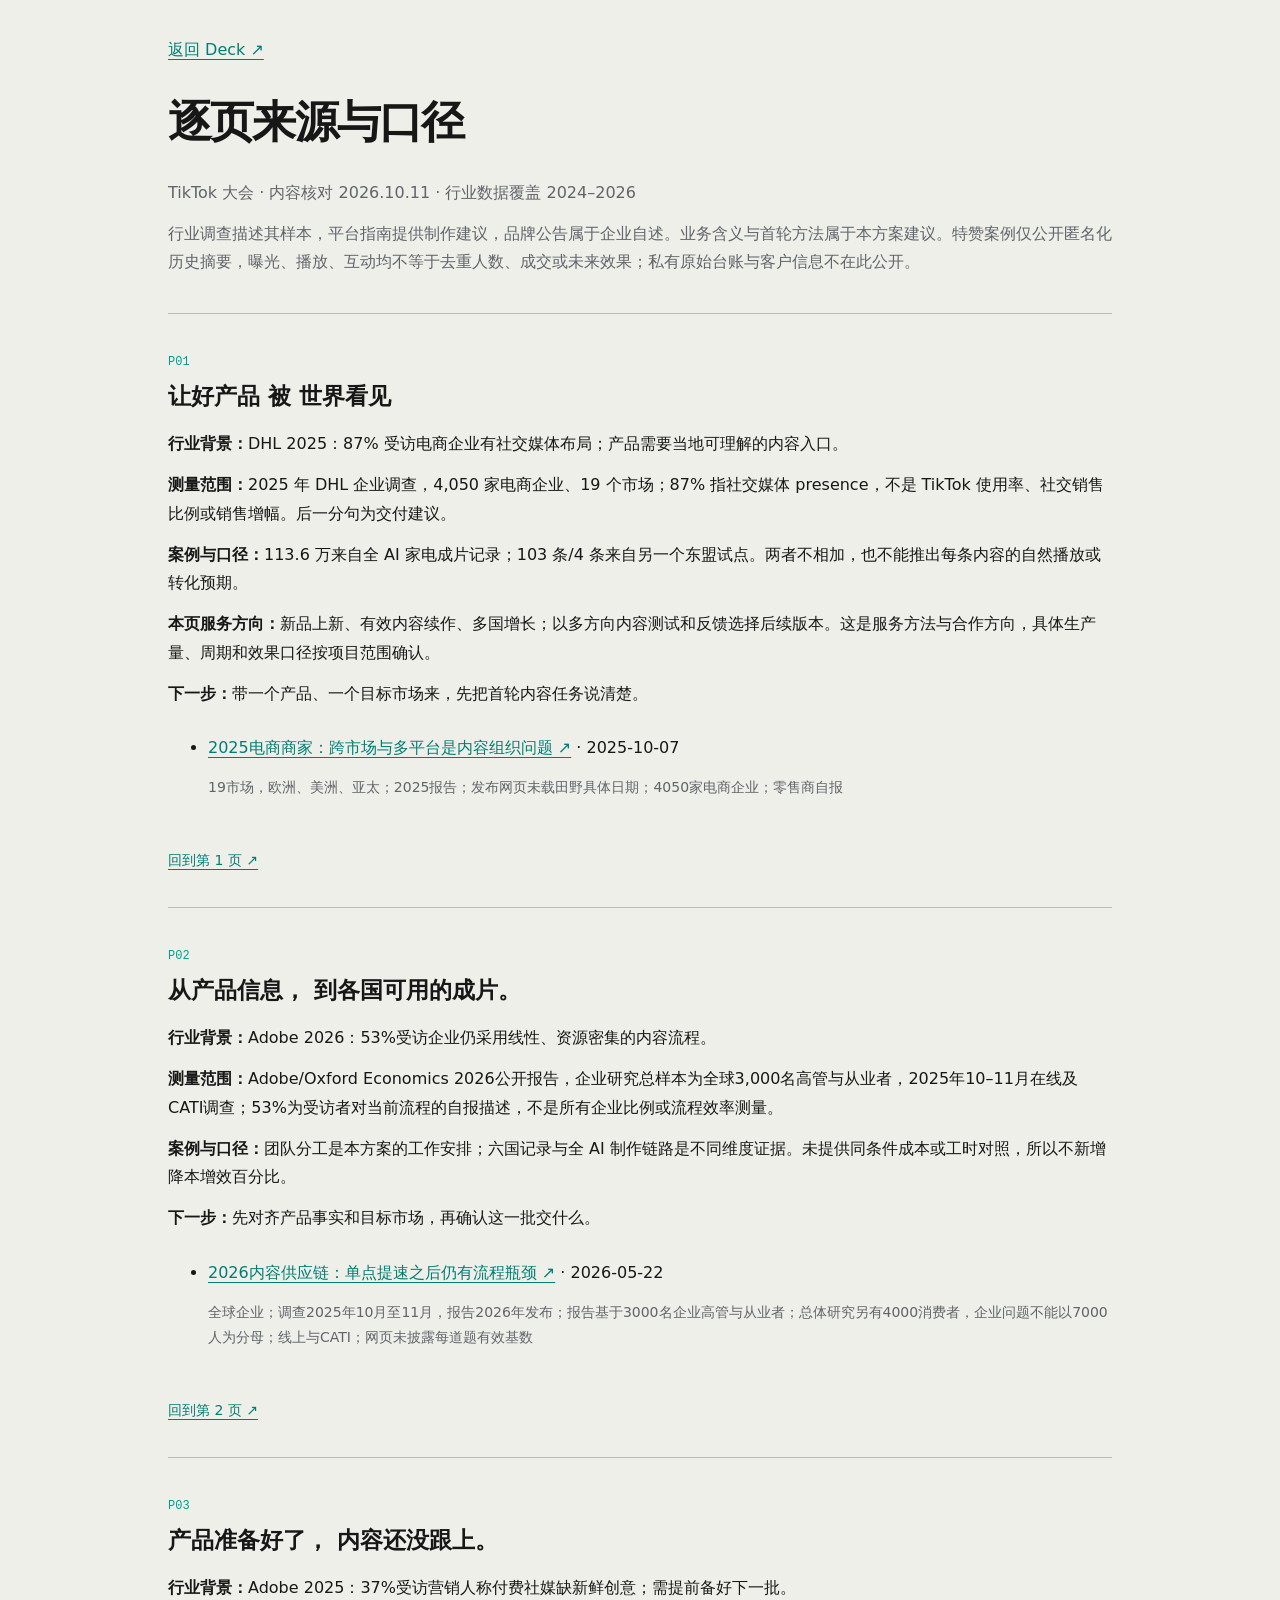
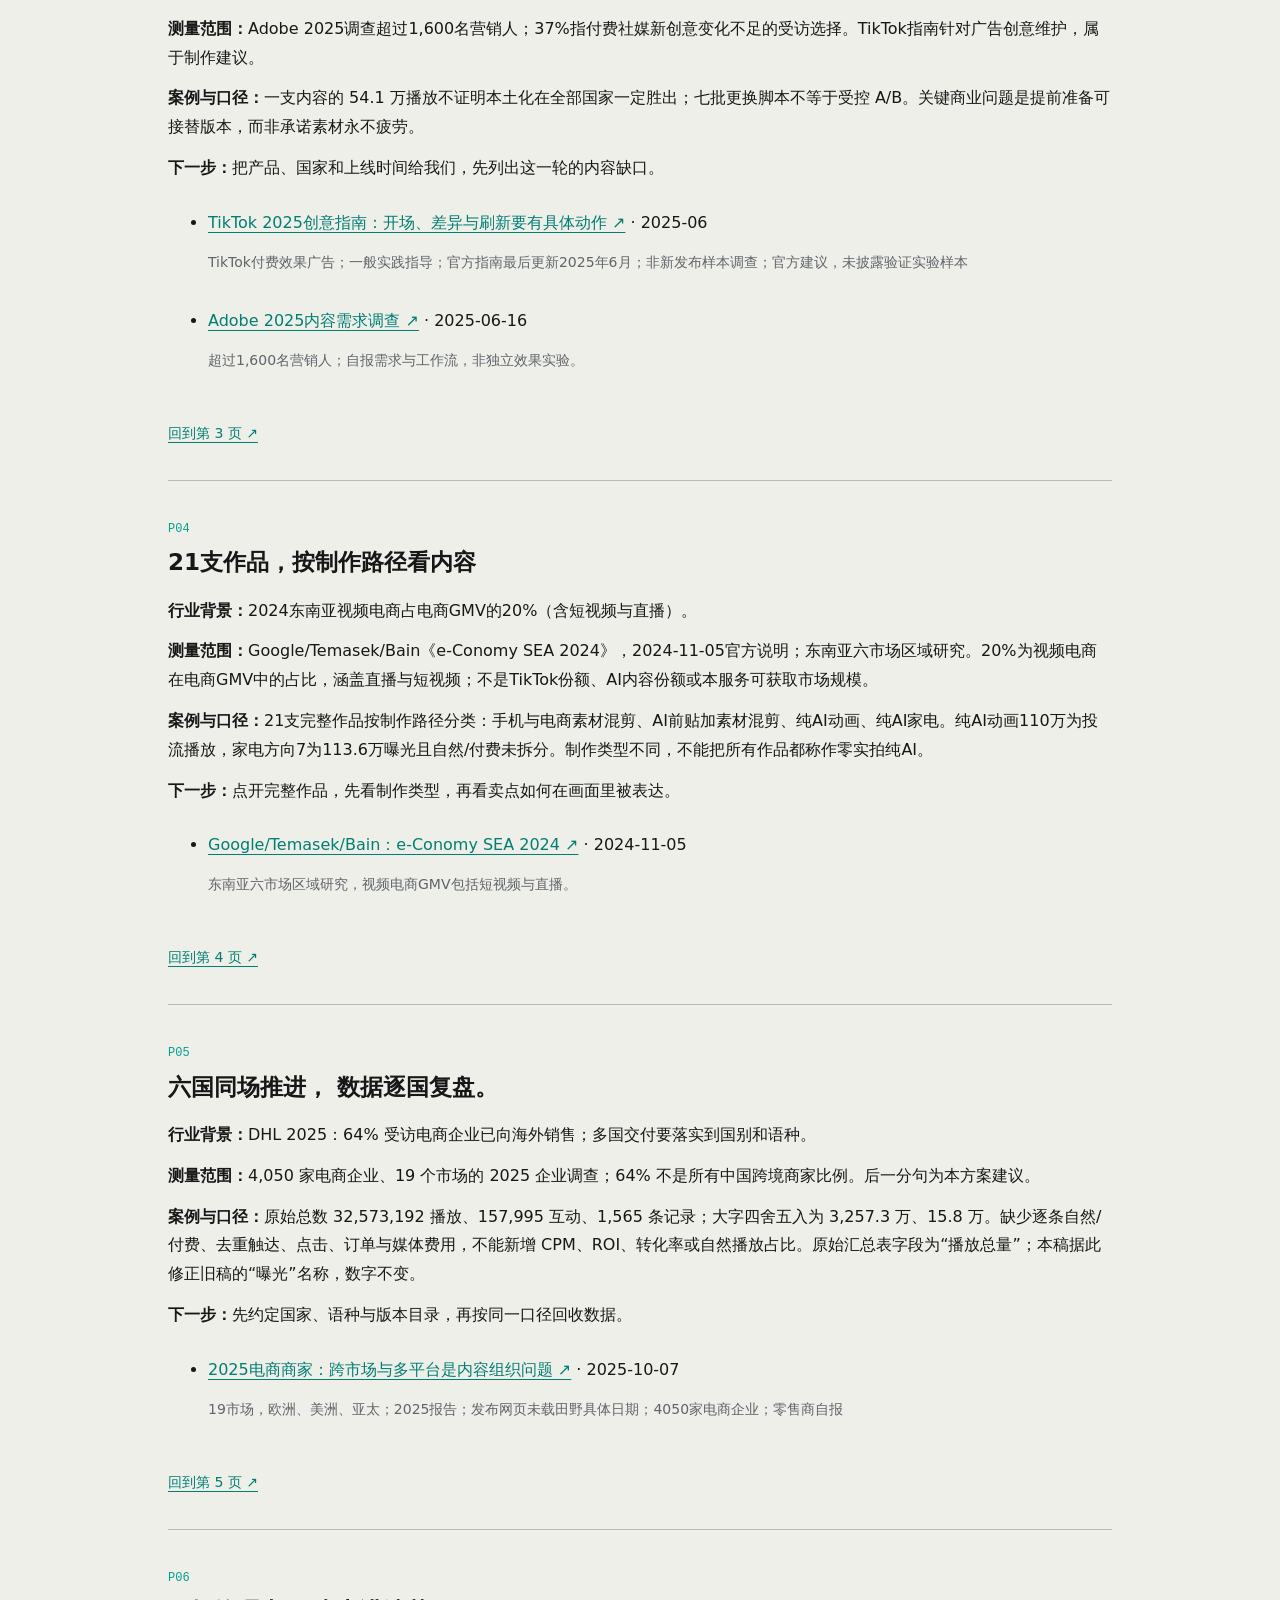
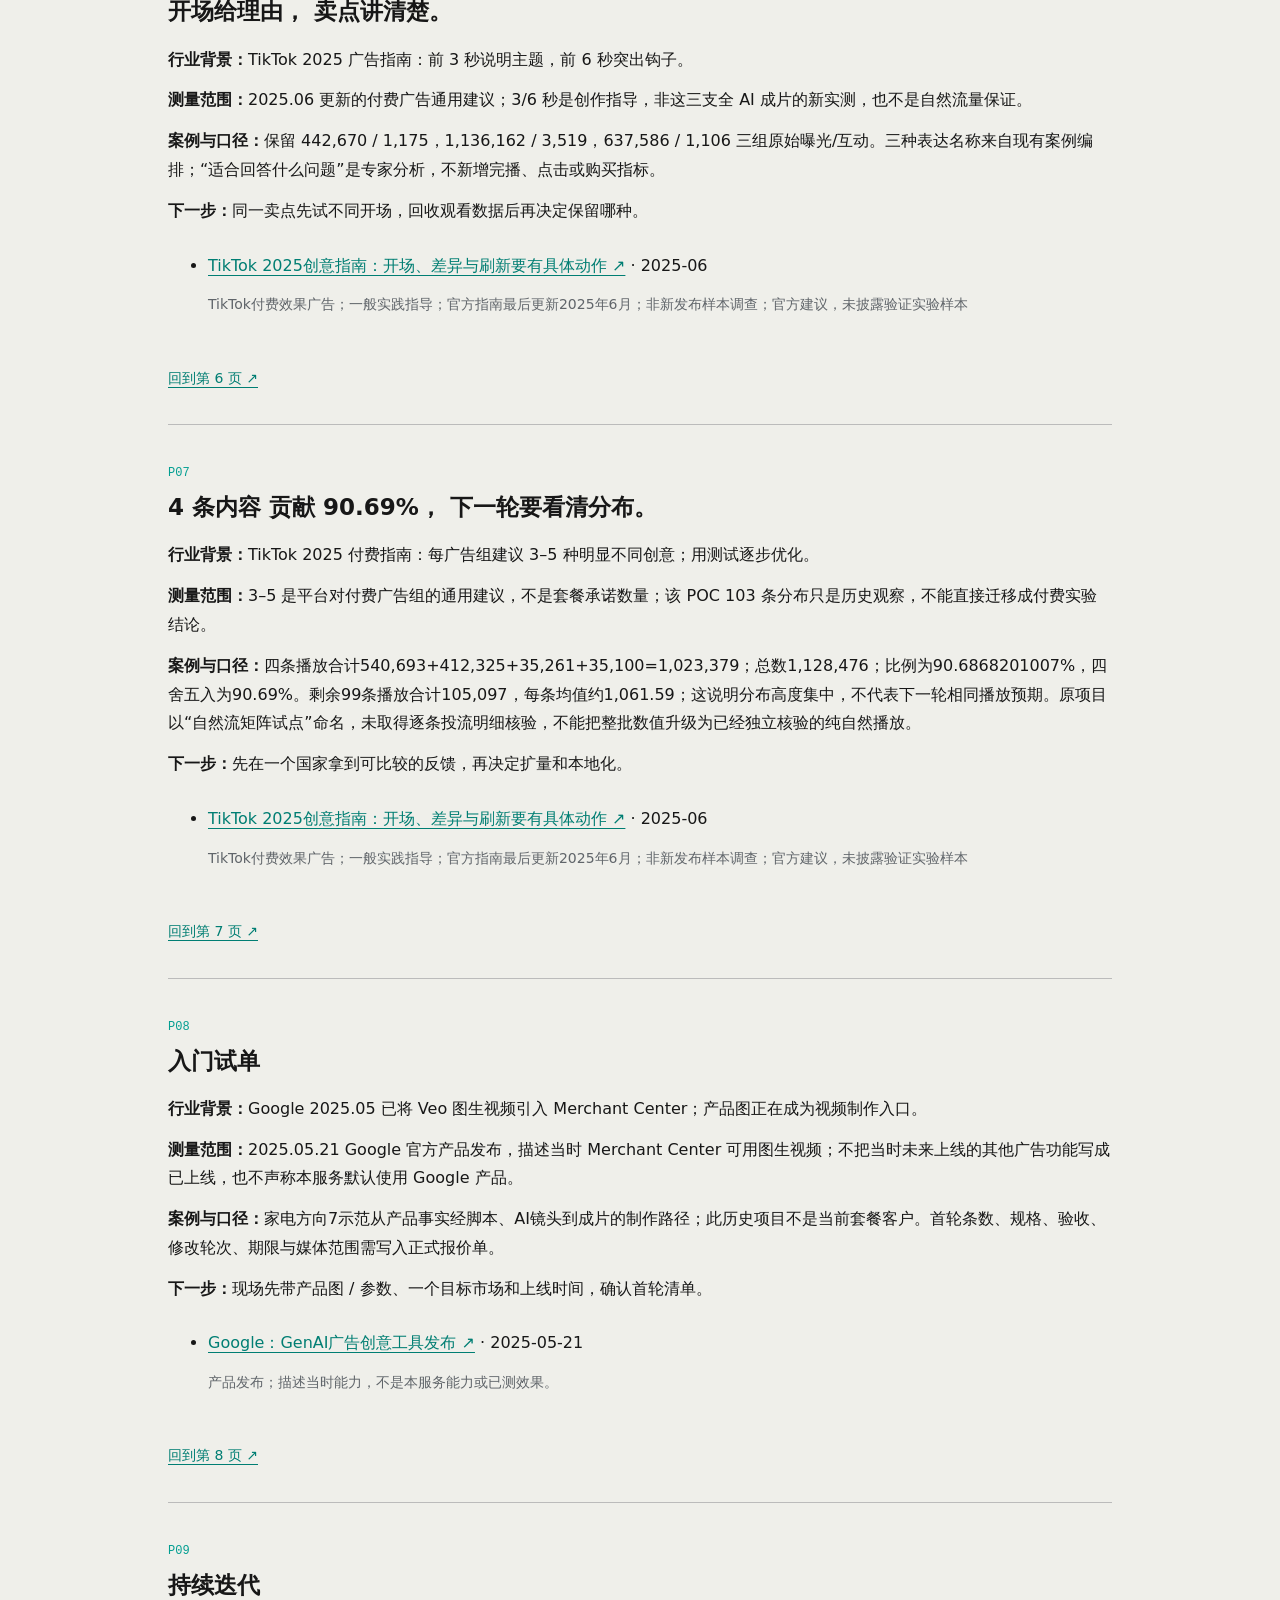
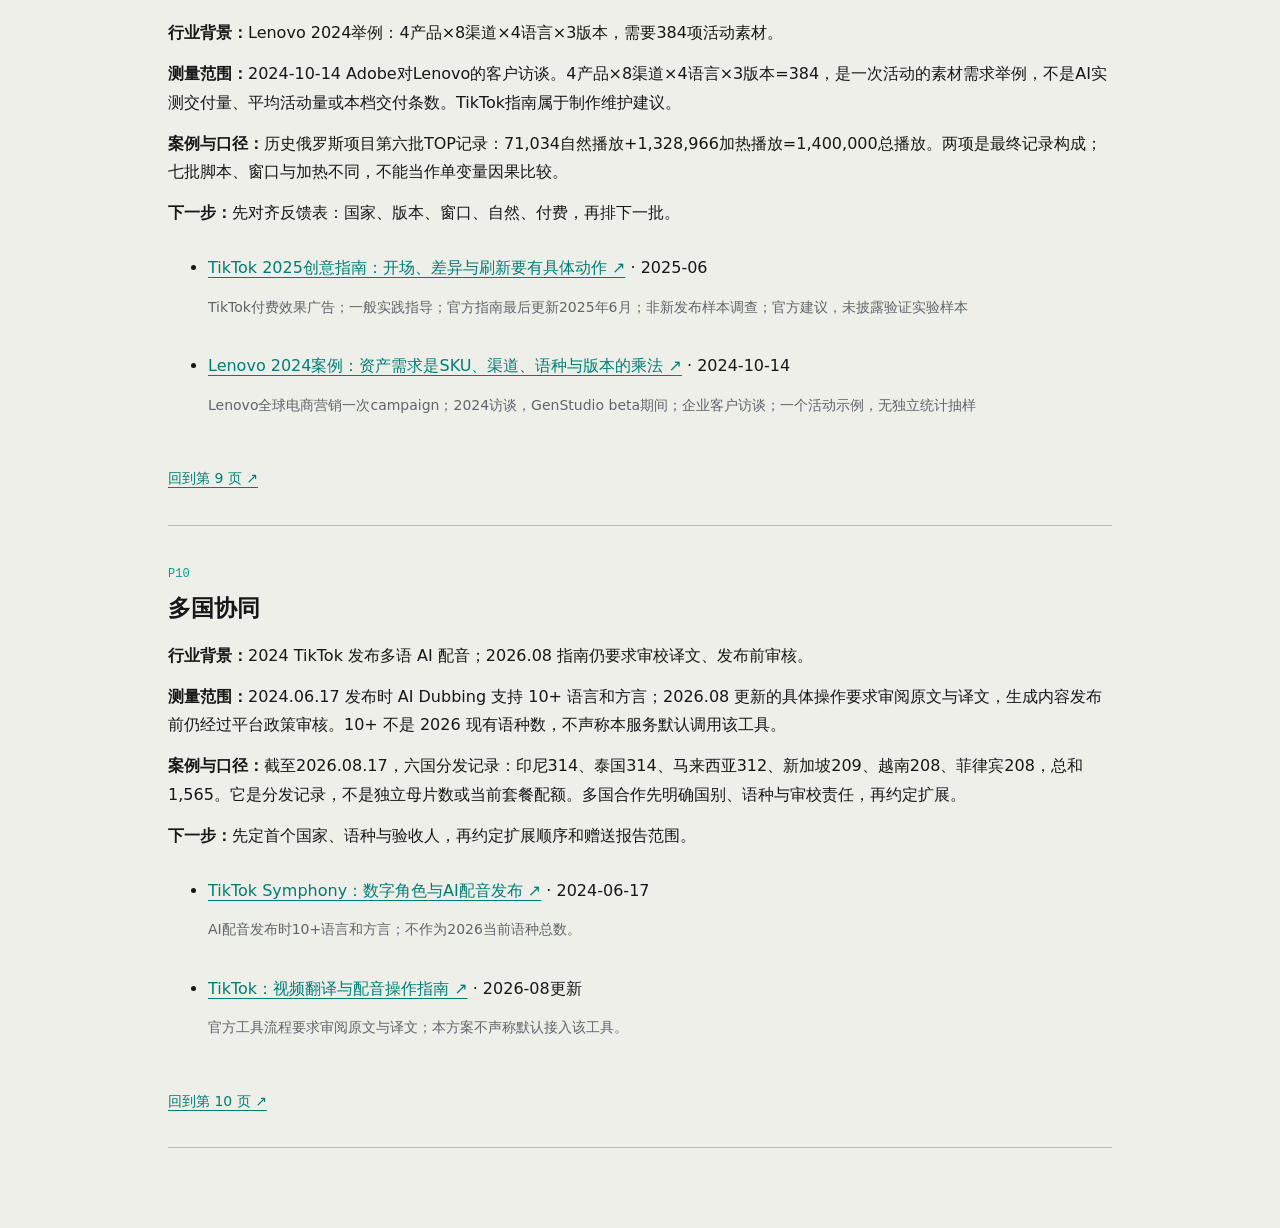
==== sources.html @ eff97692 "Upgrade P01 around DTC customer tasks and historical evidence" ====
<!doctype html><html lang="zh-CN"><head><meta charset="utf-8"><meta name="viewport" content="width=device-width,initial-scale=1"><title>TikTok 大会｜逐页来源与口径</title><style>*{box-sizing:border-box}body{margin:0;background:#efefea;color:#171717;font:16px/1.8 "PingFang SC",system-ui,sans-serif}main{max-width:1000px;margin:auto;padding:36px 28px 80px}h1{font-size:clamp(28px,5vw,44px);line-height:1.25;letter-spacing:-.04em}h2{font-size:23px;line-height:1.4;margin:5px 0 18px}header{border-bottom:1px solid #bbb;padding-bottom:24px}header p{color:#60656a}article{scroll-margin-top:20px;border-bottom:1px solid #bbb;padding:32px 0}.number{font:12px Menlo,monospace;color:#029e91}p{margin:12px 0}a{color:#007e73;text-underline-offset:4px;overflow-wrap:anywhere}li{padding:10px 0}li p{font-size:14px;color:#60656a}b{font-weight:650}.back{display:inline-block;margin-top:10px;font-size:14px}@media(max-width:600px){main{padding:28px 20px 60px}body{font-size:14px}h2{font-size:20px}ul{padding-left:20px}}</style></head><body><main><header><a href="./index.html">返回 Deck ↗</a><h1>逐页来源与口径</h1><p>TikTok 大会 · 内容核对 2026.10.11 · 行业数据覆盖 2024–2026</p><p>行业调查描述其样本，平台指南提供制作建议，品牌公告属于企业自述。业务含义与首轮方法属于本方案建议。特赞案例仅公开匿名化历史摘要，曝光、播放、互动均不等于去重人数、成交或未来效果；私有原始台账与客户信息不在此公开。</p></header><article id="p01" data-page="1"><span class="number">P01</span><h2>让好产品 被 世界看见</h2>
<p><b>行业背景：</b>DHL 2025：87% 受访电商企业有社交媒体布局；产品需要当地可理解的内容入口。</p><p><b>测量范围：</b>2025 年 DHL 企业调查，4,050 家电商企业、19 个市场；87% 指社交媒体 presence，不是 TikTok 使用率、社交销售比例或销售增幅。后一分句为交付建议。</p><p><b>案例与口径：</b>113.6 万来自全 AI 家电成片记录；103 条/4 条来自另一个东盟试点。两者不相加，也不能推出每条内容的自然播放或转化预期。</p>
<p><b>本页服务方向：</b>新品上新、有效内容续作、多国增长；以多方向内容测试和反馈选择后续版本。这是服务方法与合作方向，具体生产量、周期和效果口径按项目范围确认。</p><p><b>下一步：</b>带一个产品、一个目标市场来，先把首轮内容任务说清楚。</p><ul><li id="p01-s99ecc4c2ac"><a href="https://group.dhl.com/en/media-relations/press-releases/2025/dhl-e-commerce-trends-report-2025-business-edition.html" target="_blank" rel="noopener noreferrer">2025电商商家：跨市场与多平台是内容组织问题 ↗</a> · 2025-10-07<p>19市场，欧洲、美洲、亚太；2025报告；发布网页未载田野具体日期；4050家电商企业；零售商自报</p></li></ul><a class="back" href="./index.html#p1">回到第 1 页 ↗</a></article><article id="p02" data-page="2"><span class="number">P02</span><h2>从产品信息， 到各国可用的成片。</h2>
<p><b>行业背景：</b>Adobe 2026：53%受访企业仍采用线性、资源密集的内容流程。</p><p><b>测量范围：</b>Adobe/Oxford Economics 2026公开报告，企业研究总样本为全球3,000名高管与从业者，2025年10–11月在线及CATI调查；53%为受访者对当前流程的自报描述，不是所有企业比例或流程效率测量。</p><p><b>案例与口径：</b>团队分工是本方案的工作安排；六国记录与全 AI 制作链路是不同维度证据。未提供同条件成本或工时对照，所以不新增降本增效百分比。</p>
<p><b>下一步：</b>先对齐产品事实和目标市场，再确认这一批交什么。</p><ul><li id="p02-sacac97afe4"><a href="https://business.adobe.com/resources/reports/content-management-digital-trends.html" target="_blank" rel="noopener noreferrer">2026内容供应链：单点提速之后仍有流程瓶颈 ↗</a> · 2026-05-22<p>全球企业；调查2025年10月至11月，报告2026年发布；报告基于3000名企业高管与从业者；总体研究另有4000消费者，企业问题不能以7000人为分母；线上与CATI；网页未披露每道题有效基数</p></li></ul><a class="back" href="./index.html#p2">回到第 2 页 ↗</a></article><article id="p03" data-page="3"><span class="number">P03</span><h2>产品准备好了， 内容还没跟上。</h2>
<p><b>行业背景：</b>Adobe 2025：37%受访营销人称付费社媒缺新鲜创意；需提前备好下一批。</p><p><b>测量范围：</b>Adobe 2025调查超过1,600名营销人；37%指付费社媒新创意变化不足的受访选择。TikTok指南针对广告创意维护，属于制作建议。</p><p><b>案例与口径：</b>一支内容的 54.1 万播放不证明本土化在全部国家一定胜出；七批更换脚本不等于受控 A/B。关键商业问题是提前准备可接替版本，而非承诺素材永不疲劳。</p>
<p><b>下一步：</b>把产品、国家和上线时间给我们，先列出这一轮的内容缺口。</p><ul><li id="p03-sf70cbce25d"><a href="https://ads.tiktok.com/resources/help/article/creative-best-practices?lang=en" target="_blank" rel="noopener noreferrer">TikTok 2025创意指南：开场、差异与刷新要有具体动作 ↗</a> · 2025-06<p>TikTok付费效果广告；一般实践指导；官方指南最后更新2025年6月；非新发布样本调查；官方建议，未披露验证实验样本</p></li><li id="p03-sb40da4c445"><a href="https://business.adobe.com/blog/71-percent-of-marketers-say-content-demand-to-increase-5x" target="_blank" rel="noopener noreferrer">Adobe 2025内容需求调查 ↗</a> · 2025-06-16<p>超过1,600名营销人；自报需求与工作流，非独立效果实验。</p></li></ul><a class="back" href="./index.html#p3">回到第 3 页 ↗</a></article><article id="p04" data-page="4"><span class="number">P04</span><h2>21支作品，按制作路径看内容</h2>
<p><b>行业背景：</b>2024东南亚视频电商占电商GMV的20%（含短视频与直播）。</p><p><b>测量范围：</b>Google/Temasek/Bain《e-Conomy SEA 2024》，2024-11-05官方说明；东南亚六市场区域研究。20%为视频电商在电商GMV中的占比，涵盖直播与短视频；不是TikTok份额、AI内容份额或本服务可获取市场规模。</p><p><b>案例与口径：</b>21支完整作品按制作路径分类：手机与电商素材混剪、AI前贴加素材混剪、纯AI动画、纯AI家电。纯AI动画110万为投流播放，家电方向7为113.6万曝光且自然/付费未拆分。制作类型不同，不能把所有作品都称作零实拍纯AI。</p>
<p><b>下一步：</b>点开完整作品，先看制作类型，再看卖点如何在画面里被表达。</p><ul><li id="p04-s0af126b7a7"><a href="https://blog.google/company-news/inside-google/around-the-globe/google-asia/sea-economy-2024/" target="_blank" rel="noopener noreferrer">Google/Temasek/Bain：e-Conomy SEA 2024 ↗</a> · 2024-11-05<p>东南亚六市场区域研究，视频电商GMV包括短视频与直播。</p></li></ul><a class="back" href="./index.html#p4">回到第 4 页 ↗</a></article><article id="p05" data-page="5"><span class="number">P05</span><h2>六国同场推进， 数据逐国复盘。</h2>
<p><b>行业背景：</b>DHL 2025：64% 受访电商企业已向海外销售；多国交付要落实到国别和语种。</p><p><b>测量范围：</b>4,050 家电商企业、19 个市场的 2025 企业调查；64% 不是所有中国跨境商家比例。后一分句为本方案建议。</p><p><b>案例与口径：</b>原始总数 32,573,192 播放、157,995 互动、1,565 条记录；大字四舍五入为 3,257.3 万、15.8 万。缺少逐条自然/付费、去重触达、点击、订单与媒体费用，不能新增 CPM、ROI、转化率或自然播放占比。原始汇总表字段为“播放总量”；本稿据此修正旧稿的“曝光”名称，数字不变。</p>
<p><b>下一步：</b>先约定国家、语种与版本目录，再按同一口径回收数据。</p><ul><li id="p05-s99ecc4c2ac"><a href="https://group.dhl.com/en/media-relations/press-releases/2025/dhl-e-commerce-trends-report-2025-business-edition.html" target="_blank" rel="noopener noreferrer">2025电商商家：跨市场与多平台是内容组织问题 ↗</a> · 2025-10-07<p>19市场，欧洲、美洲、亚太；2025报告；发布网页未载田野具体日期；4050家电商企业；零售商自报</p></li></ul><a class="back" href="./index.html#p5">回到第 5 页 ↗</a></article><article id="p06" data-page="6"><span class="number">P06</span><h2>开场给理由， 卖点讲清楚。</h2>
<p><b>行业背景：</b>TikTok 2025 广告指南：前 3 秒说明主题，前 6 秒突出钩子。</p><p><b>测量范围：</b>2025.06 更新的付费广告通用建议；3/6 秒是创作指导，非这三支全 AI 成片的新实测，也不是自然流量保证。</p><p><b>案例与口径：</b>保留 442,670 / 1,175，1,136,162 / 3,519，637,586 / 1,106 三组原始曝光/互动。三种表达名称来自现有案例编排；“适合回答什么问题”是专家分析，不新增完播、点击或购买指标。</p>
<p><b>下一步：</b>同一卖点先试不同开场，回收观看数据后再决定保留哪种。</p><ul><li id="p06-sf70cbce25d"><a href="https://ads.tiktok.com/resources/help/article/creative-best-practices?lang=en" target="_blank" rel="noopener noreferrer">TikTok 2025创意指南：开场、差异与刷新要有具体动作 ↗</a> · 2025-06<p>TikTok付费效果广告；一般实践指导；官方指南最后更新2025年6月；非新发布样本调查；官方建议，未披露验证实验样本</p></li></ul><a class="back" href="./index.html#p6">回到第 6 页 ↗</a></article><article id="p07" data-page="7"><span class="number">P07</span><h2>4 条内容 贡献 90.69%， 下一轮要看清分布。</h2>
<p><b>行业背景：</b>TikTok 2025 付费指南：每广告组建议 3–5 种明显不同创意；用测试逐步优化。</p><p><b>测量范围：</b>3–5 是平台对付费广告组的通用建议，不是套餐承诺数量；该 POC 103 条分布只是历史观察，不能直接迁移成付费实验结论。</p><p><b>案例与口径：</b>四条播放合计540,693+412,325+35,261+35,100=1,023,379；总数1,128,476；比例为90.6868201007%，四舍五入为90.69%。剩余99条播放合计105,097，每条均值约1,061.59；这说明分布高度集中，不代表下一轮相同播放预期。原项目以“自然流矩阵试点”命名，未取得逐条投流明细核验，不能把整批数值升级为已经独立核验的纯自然播放。</p>
<p><b>下一步：</b>先在一个国家拿到可比较的反馈，再决定扩量和本地化。</p><ul><li id="p07-sf70cbce25d"><a href="https://ads.tiktok.com/resources/help/article/creative-best-practices?lang=en" target="_blank" rel="noopener noreferrer">TikTok 2025创意指南：开场、差异与刷新要有具体动作 ↗</a> · 2025-06<p>TikTok付费效果广告；一般实践指导；官方指南最后更新2025年6月；非新发布样本调查；官方建议，未披露验证实验样本</p></li></ul><a class="back" href="./index.html#p7">回到第 7 页 ↗</a></article><article id="p08" data-page="8"><span class="number">P08</span><h2>入门试单</h2>
<p><b>行业背景：</b>Google 2025.05 已将 Veo 图生视频引入 Merchant Center；产品图正在成为视频制作入口。</p><p><b>测量范围：</b>2025.05.21 Google 官方产品发布，描述当时 Merchant Center 可用图生视频；不把当时未来上线的其他广告功能写成已上线，也不声称本服务默认使用 Google 产品。</p><p><b>案例与口径：</b>家电方向7示范从产品事实经脚本、AI镜头到成片的制作路径；此历史项目不是当前套餐客户。首轮条数、规格、验收、修改轮次、期限与媒体范围需写入正式报价单。</p>
<p><b>下一步：</b>现场先带产品图 / 参数、一个目标市场和上线时间，确认首轮清单。</p><ul><li id="p08-s0834cd0a09"><a href="https://blog.google/products/ads-commerce/google-ai-ads-creative/" target="_blank" rel="noopener noreferrer">Google：GenAI广告创意工具发布 ↗</a> · 2025-05-21<p>产品发布；描述当时能力，不是本服务能力或已测效果。</p></li></ul><a class="back" href="./index.html#p8">回到第 8 页 ↗</a></article><article id="p09" data-page="9"><span class="number">P09</span><h2>持续迭代</h2>
<p><b>行业背景：</b>Lenovo 2024举例：4产品×8渠道×4语言×3版本，需要384项活动素材。</p><p><b>测量范围：</b>2024-10-14 Adobe对Lenovo的客户访谈。4产品×8渠道×4语言×3版本=384，是一次活动的素材需求举例，不是AI实测交付量、平均活动量或本档交付条数。TikTok指南属于制作维护建议。</p><p><b>案例与口径：</b>历史俄罗斯项目第六批TOP记录：71,034自然播放+1,328,966加热播放=1,400,000总播放。两项是最终记录构成；七批脚本、窗口与加热不同，不能当作单变量因果比较。</p>
<p><b>下一步：</b>先对齐反馈表：国家、版本、窗口、自然、付费，再排下一批。</p><ul><li id="p09-sf70cbce25d"><a href="https://ads.tiktok.com/resources/help/article/creative-best-practices?lang=en" target="_blank" rel="noopener noreferrer">TikTok 2025创意指南：开场、差异与刷新要有具体动作 ↗</a> · 2025-06<p>TikTok付费效果广告；一般实践指导；官方指南最后更新2025年6月；非新发布样本调查；官方建议，未披露验证实验样本</p></li><li id="p09-s91e0317dcb"><a href="https://business.adobe.com/blog/the-latest/lenovo-talks-adobe-genstudio-for-performance-marketing" target="_blank" rel="noopener noreferrer">Lenovo 2024案例：资产需求是SKU、渠道、语种与版本的乘法 ↗</a> · 2024-10-14<p>Lenovo全球电商营销一次campaign；2024访谈，GenStudio beta期间；企业客户访谈；一个活动示例，无独立统计抽样</p></li></ul><a class="back" href="./index.html#p9">回到第 9 页 ↗</a></article><article id="p10" data-page="10"><span class="number">P10</span><h2>多国协同</h2>
<p><b>行业背景：</b>2024 TikTok 发布多语 AI 配音；2026.08 指南仍要求审校译文、发布前审核。</p><p><b>测量范围：</b>2024.06.17 发布时 AI Dubbing 支持 10+ 语言和方言；2026.08 更新的具体操作要求审阅原文与译文，生成内容发布前仍经过平台政策审核。10+ 不是 2026 现有语种数，不声称本服务默认调用该工具。</p><p><b>案例与口径：</b>截至2026.08.17，六国分发记录：印尼314、泰国314、马来西亚312、新加坡209、越南208、菲律宾208，总和1,565。它是分发记录，不是独立母片数或当前套餐配额。多国合作先明确国别、语种与审校责任，再约定扩展。</p>
<p><b>下一步：</b>先定首个国家、语种与验收人，再约定扩展顺序和赠送报告范围。</p><ul><li id="p10-sb2e9260e81"><a href="https://newsroom.tiktok.com/announcing-symphony-avatars?lang=en" target="_blank" rel="noopener noreferrer">TikTok Symphony：数字角色与AI配音发布 ↗</a> · 2024-06-17<p>AI配音发布时10+语言和方言；不作为2026当前语种总数。</p></li><li id="p10-sdd35d04c51"><a href="https://ads.tiktok.com/resources/help/article/how-to-translate-and-dub-videos-with-symphony-creative-studio?lang=en" target="_blank" rel="noopener noreferrer">TikTok：视频翻译与配音操作指南 ↗</a> · 2026-08更新<p>官方工具流程要求审阅原文与译文；本方案不声称默认接入该工具。</p></li></ul><a class="back" href="./index.html#p10">回到第 10 页 ↗</a></article></main></body></html>
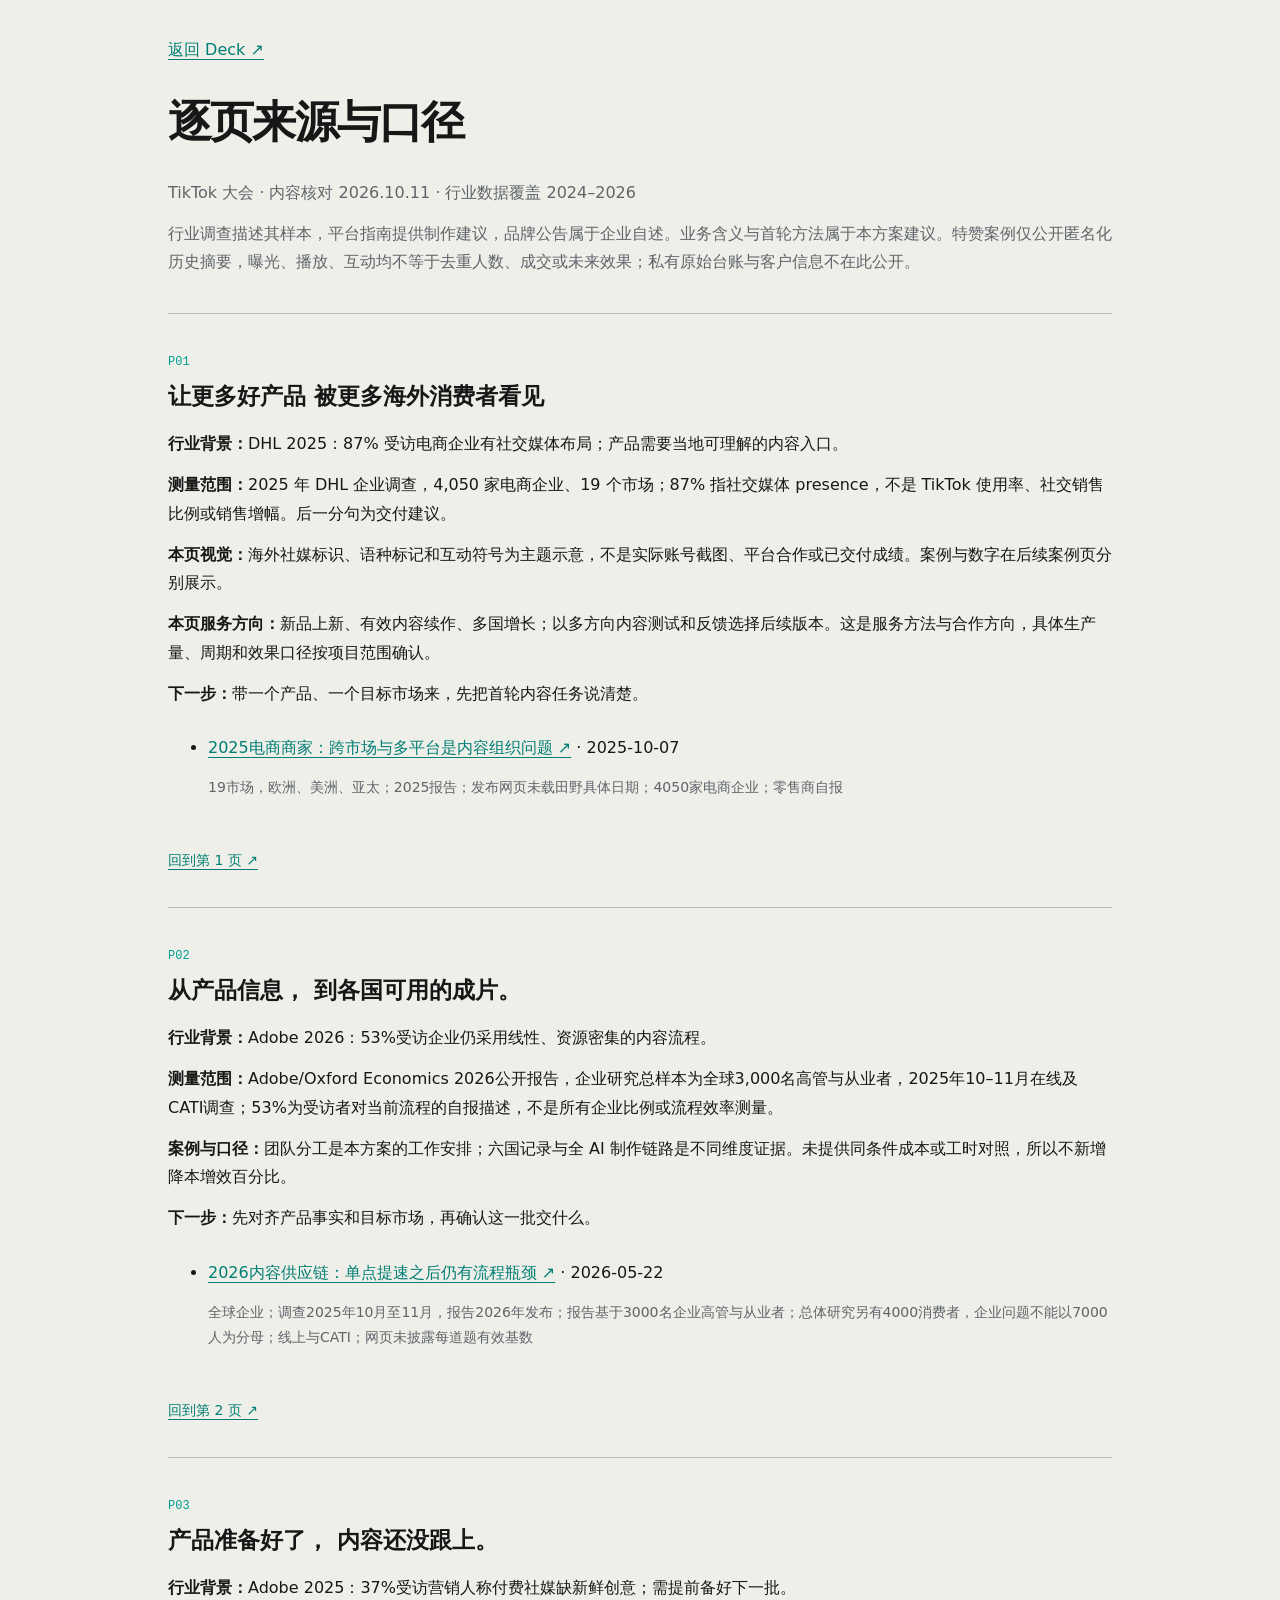
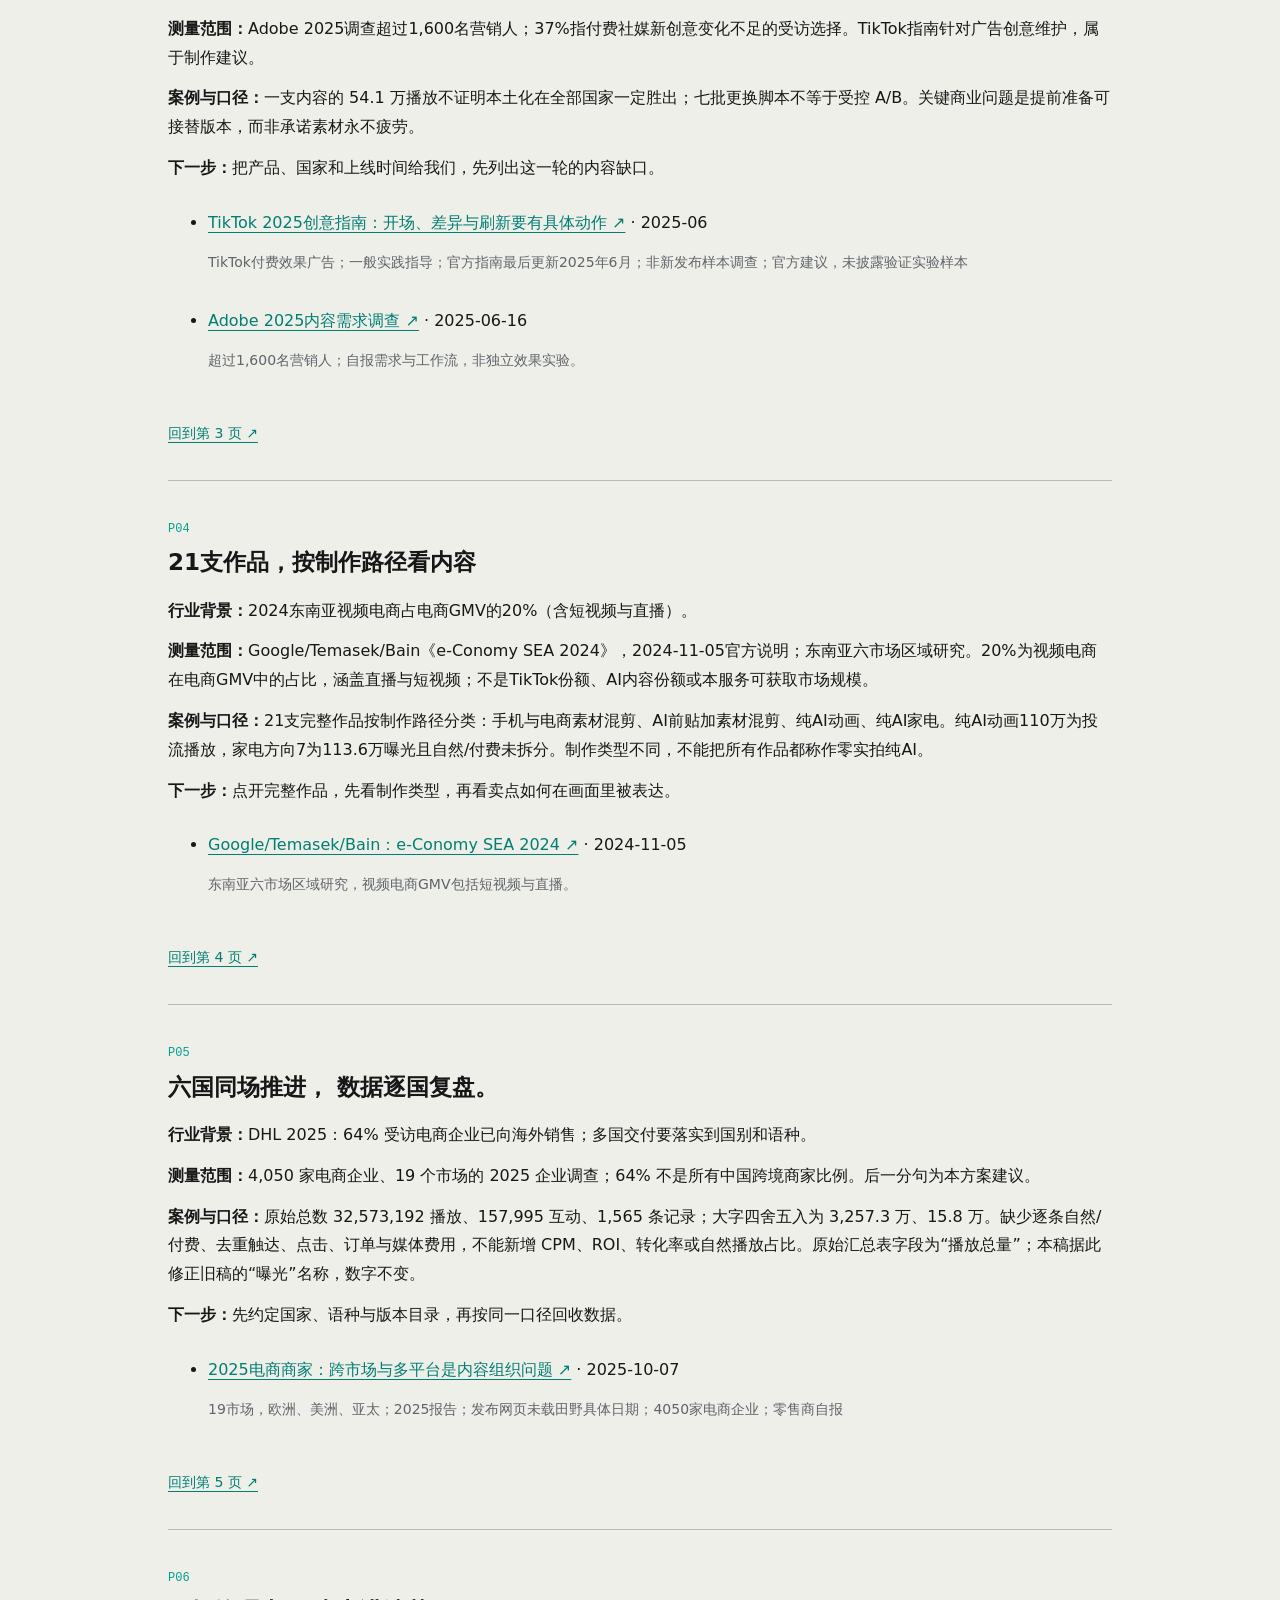
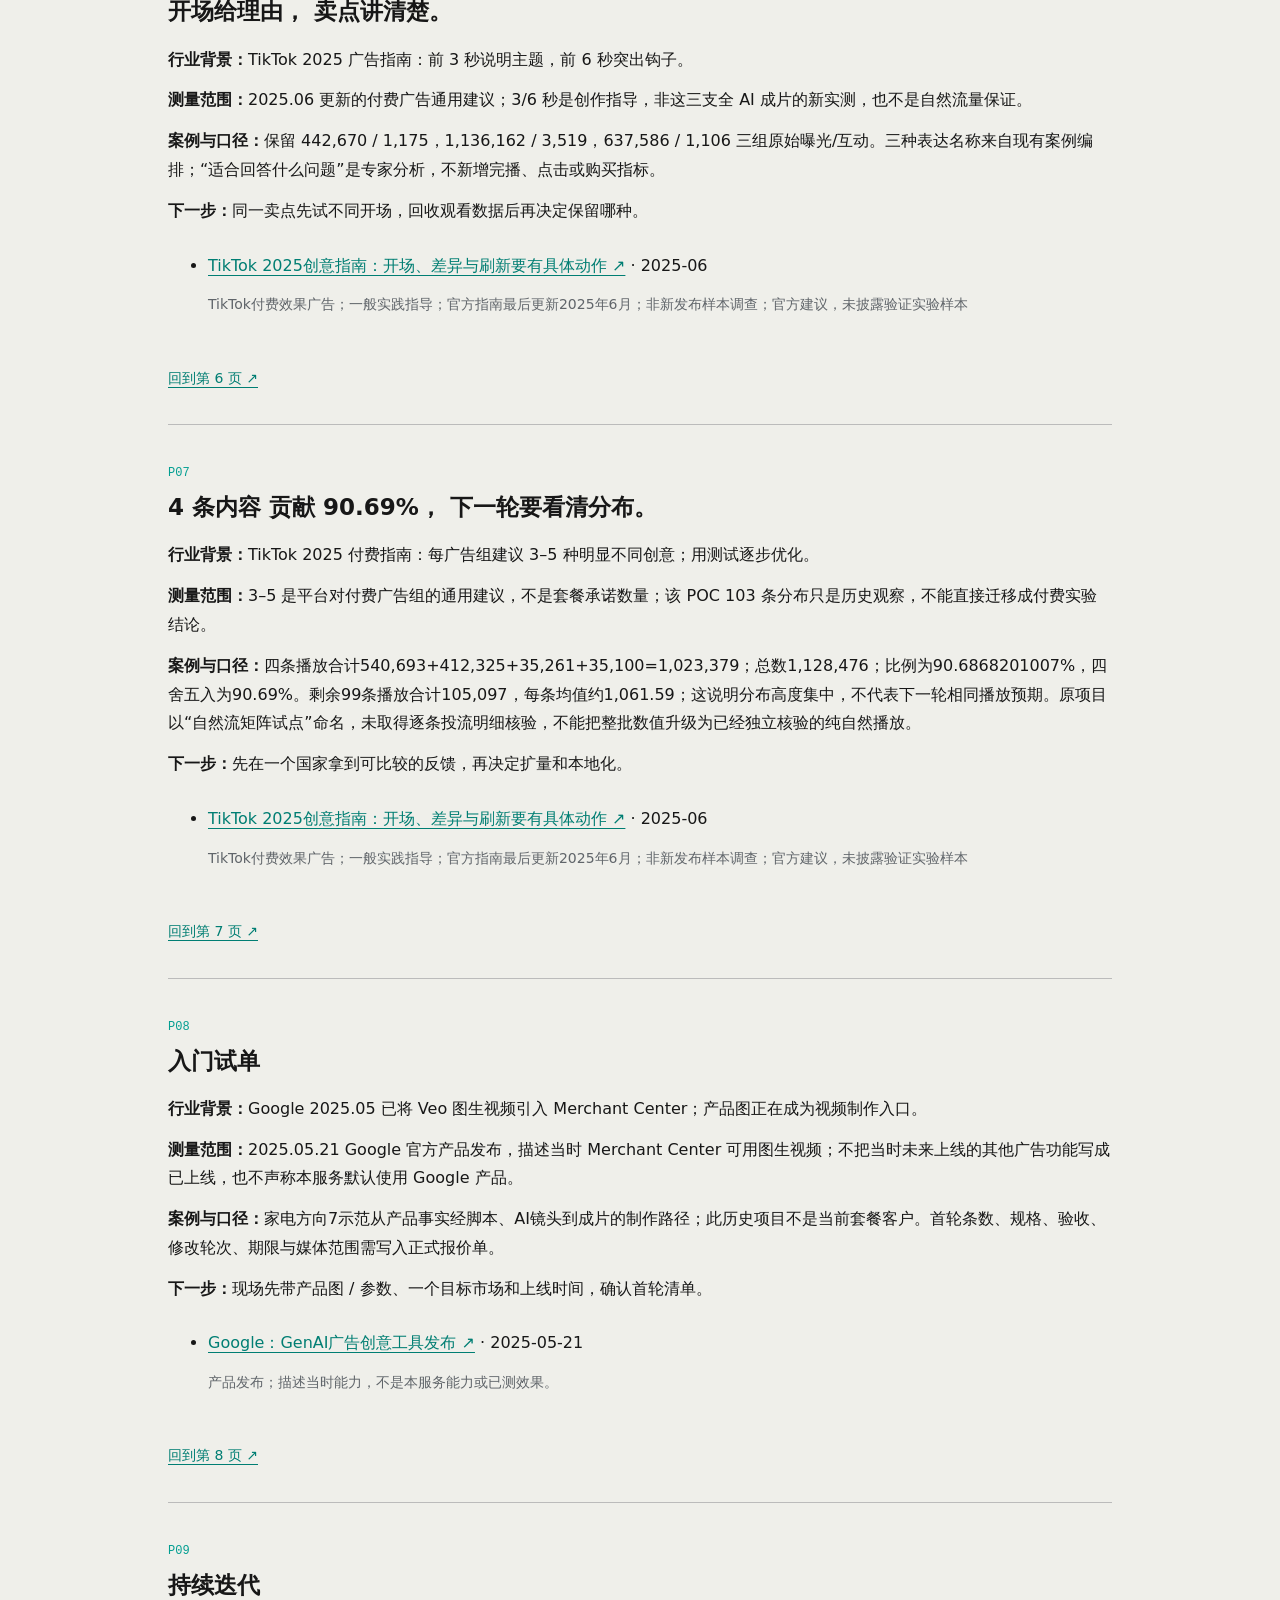
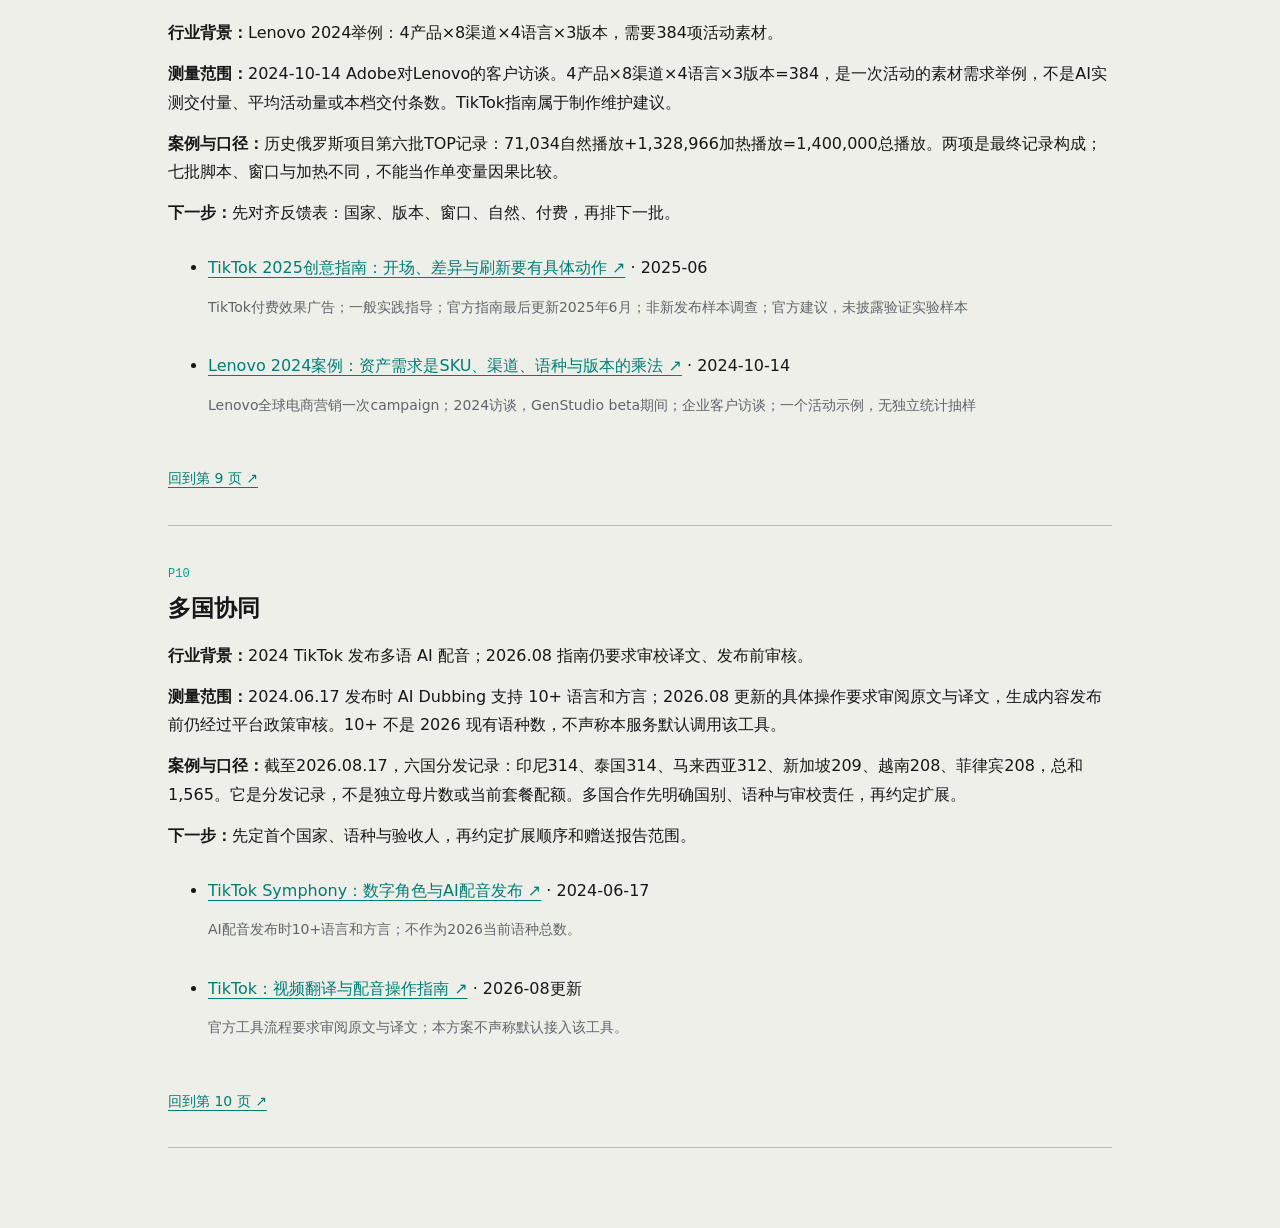
==== commit 0ec51ad8: "feat(deck): enlarge reference title and animate overseas social cover" ====
--- a/sources.html
+++ b/sources.html
@@ -1,5 +1,5 @@
-<!doctype html><html lang="zh-CN"><head><meta charset="utf-8"><meta name="viewport" content="width=device-width,initial-scale=1"><title>TikTok 大会｜逐页来源与口径</title><style>*{box-sizing:border-box}body{margin:0;background:#efefea;color:#171717;font:16px/1.8 "PingFang SC",system-ui,sans-serif}main{max-width:1000px;margin:auto;padding:36px 28px 80px}h1{font-size:clamp(28px,5vw,44px);line-height:1.25;letter-spacing:-.04em}h2{font-size:23px;line-height:1.4;margin:5px 0 18px}header{border-bottom:1px solid #bbb;padding-bottom:24px}header p{color:#60656a}article{scroll-margin-top:20px;border-bottom:1px solid #bbb;padding:32px 0}.number{font:12px Menlo,monospace;color:#029e91}p{margin:12px 0}a{color:#007e73;text-underline-offset:4px;overflow-wrap:anywhere}li{padding:10px 0}li p{font-size:14px;color:#60656a}b{font-weight:650}.back{display:inline-block;margin-top:10px;font-size:14px}@media(max-width:600px){main{padding:28px 20px 60px}body{font-size:14px}h2{font-size:20px}ul{padding-left:20px}}</style></head><body><main><header><a href="./index.html">返回 Deck ↗</a><h1>逐页来源与口径</h1><p>TikTok 大会 · 内容核对 2026.10.11 · 行业数据覆盖 2024–2026</p><p>行业调查描述其样本，平台指南提供制作建议，品牌公告属于企业自述。业务含义与首轮方法属于本方案建议。特赞案例仅公开匿名化历史摘要，曝光、播放、互动均不等于去重人数、成交或未来效果；私有原始台账与客户信息不在此公开。</p></header><article id="p01" data-page="1"><span class="number">P01</span><h2>让好产品 被 世界看见</h2>
-<p><b>行业背景：</b>DHL 2025：87% 受访电商企业有社交媒体布局；产品需要当地可理解的内容入口。</p><p><b>测量范围：</b>2025 年 DHL 企业调查，4,050 家电商企业、19 个市场；87% 指社交媒体 presence，不是 TikTok 使用率、社交销售比例或销售增幅。后一分句为交付建议。</p><p><b>案例与口径：</b>113.6 万来自全 AI 家电成片记录；103 条/4 条来自另一个东盟试点。两者不相加，也不能推出每条内容的自然播放或转化预期。</p>
+<!doctype html><html lang="zh-CN"><head><meta charset="utf-8"><meta name="viewport" content="width=device-width,initial-scale=1"><title>TikTok 大会｜逐页来源与口径</title><style>*{box-sizing:border-box}body{margin:0;background:#efefea;color:#171717;font:16px/1.8 "PingFang SC",system-ui,sans-serif}main{max-width:1000px;margin:auto;padding:36px 28px 80px}h1{font-size:clamp(28px,5vw,44px);line-height:1.25;letter-spacing:-.04em}h2{font-size:23px;line-height:1.4;margin:5px 0 18px}header{border-bottom:1px solid #bbb;padding-bottom:24px}header p{color:#60656a}article{scroll-margin-top:20px;border-bottom:1px solid #bbb;padding:32px 0}.number{font:12px Menlo,monospace;color:#029e91}p{margin:12px 0}a{color:#007e73;text-underline-offset:4px;overflow-wrap:anywhere}li{padding:10px 0}li p{font-size:14px;color:#60656a}b{font-weight:650}.back{display:inline-block;margin-top:10px;font-size:14px}@media(max-width:600px){main{padding:28px 20px 60px}body{font-size:14px}h2{font-size:20px}ul{padding-left:20px}}</style></head><body><main><header><a href="./index.html">返回 Deck ↗</a><h1>逐页来源与口径</h1><p>TikTok 大会 · 内容核对 2026.10.11 · 行业数据覆盖 2024–2026</p><p>行业调查描述其样本，平台指南提供制作建议，品牌公告属于企业自述。业务含义与首轮方法属于本方案建议。特赞案例仅公开匿名化历史摘要，曝光、播放、互动均不等于去重人数、成交或未来效果；私有原始台账与客户信息不在此公开。</p></header><article id="p01" data-page="1"><span class="number">P01</span><h2>让更多好产品 被更多海外消费者看见</h2>
+<p><b>行业背景：</b>DHL 2025：87% 受访电商企业有社交媒体布局；产品需要当地可理解的内容入口。</p><p><b>测量范围：</b>2025 年 DHL 企业调查，4,050 家电商企业、19 个市场；87% 指社交媒体 presence，不是 TikTok 使用率、社交销售比例或销售增幅。后一分句为交付建议。</p><p><b>本页视觉：</b>海外社媒标识、语种标记和互动符号为主题示意，不是实际账号截图、平台合作或已交付成绩。案例与数字在后续案例页分别展示。</p>
 <p><b>本页服务方向：</b>新品上新、有效内容续作、多国增长；以多方向内容测试和反馈选择后续版本。这是服务方法与合作方向，具体生产量、周期和效果口径按项目范围确认。</p><p><b>下一步：</b>带一个产品、一个目标市场来，先把首轮内容任务说清楚。</p><ul><li id="p01-s99ecc4c2ac"><a href="https://group.dhl.com/en/media-relations/press-releases/2025/dhl-e-commerce-trends-report-2025-business-edition.html" target="_blank" rel="noopener noreferrer">2025电商商家：跨市场与多平台是内容组织问题 ↗</a> · 2025-10-07<p>19市场，欧洲、美洲、亚太；2025报告；发布网页未载田野具体日期；4050家电商企业；零售商自报</p></li></ul><a class="back" href="./index.html#p1">回到第 1 页 ↗</a></article><article id="p02" data-page="2"><span class="number">P02</span><h2>从产品信息， 到各国可用的成片。</h2>
 <p><b>行业背景：</b>Adobe 2026：53%受访企业仍采用线性、资源密集的内容流程。</p><p><b>测量范围：</b>Adobe/Oxford Economics 2026公开报告，企业研究总样本为全球3,000名高管与从业者，2025年10–11月在线及CATI调查；53%为受访者对当前流程的自报描述，不是所有企业比例或流程效率测量。</p><p><b>案例与口径：</b>团队分工是本方案的工作安排；六国记录与全 AI 制作链路是不同维度证据。未提供同条件成本或工时对照，所以不新增降本增效百分比。</p>
 <p><b>下一步：</b>先对齐产品事实和目标市场，再确认这一批交什么。</p><ul><li id="p02-sacac97afe4"><a href="https://business.adobe.com/resources/reports/content-management-digital-trends.html" target="_blank" rel="noopener noreferrer">2026内容供应链：单点提速之后仍有流程瓶颈 ↗</a> · 2026-05-22<p>全球企业；调查2025年10月至11月，报告2026年发布；报告基于3000名企业高管与从业者；总体研究另有4000消费者，企业问题不能以7000人为分母；线上与CATI；网页未披露每道题有效基数</p></li></ul><a class="back" href="./index.html#p2">回到第 2 页 ↗</a></article><article id="p03" data-page="3"><span class="number">P03</span><h2>产品准备好了， 内容还没跟上。</h2>
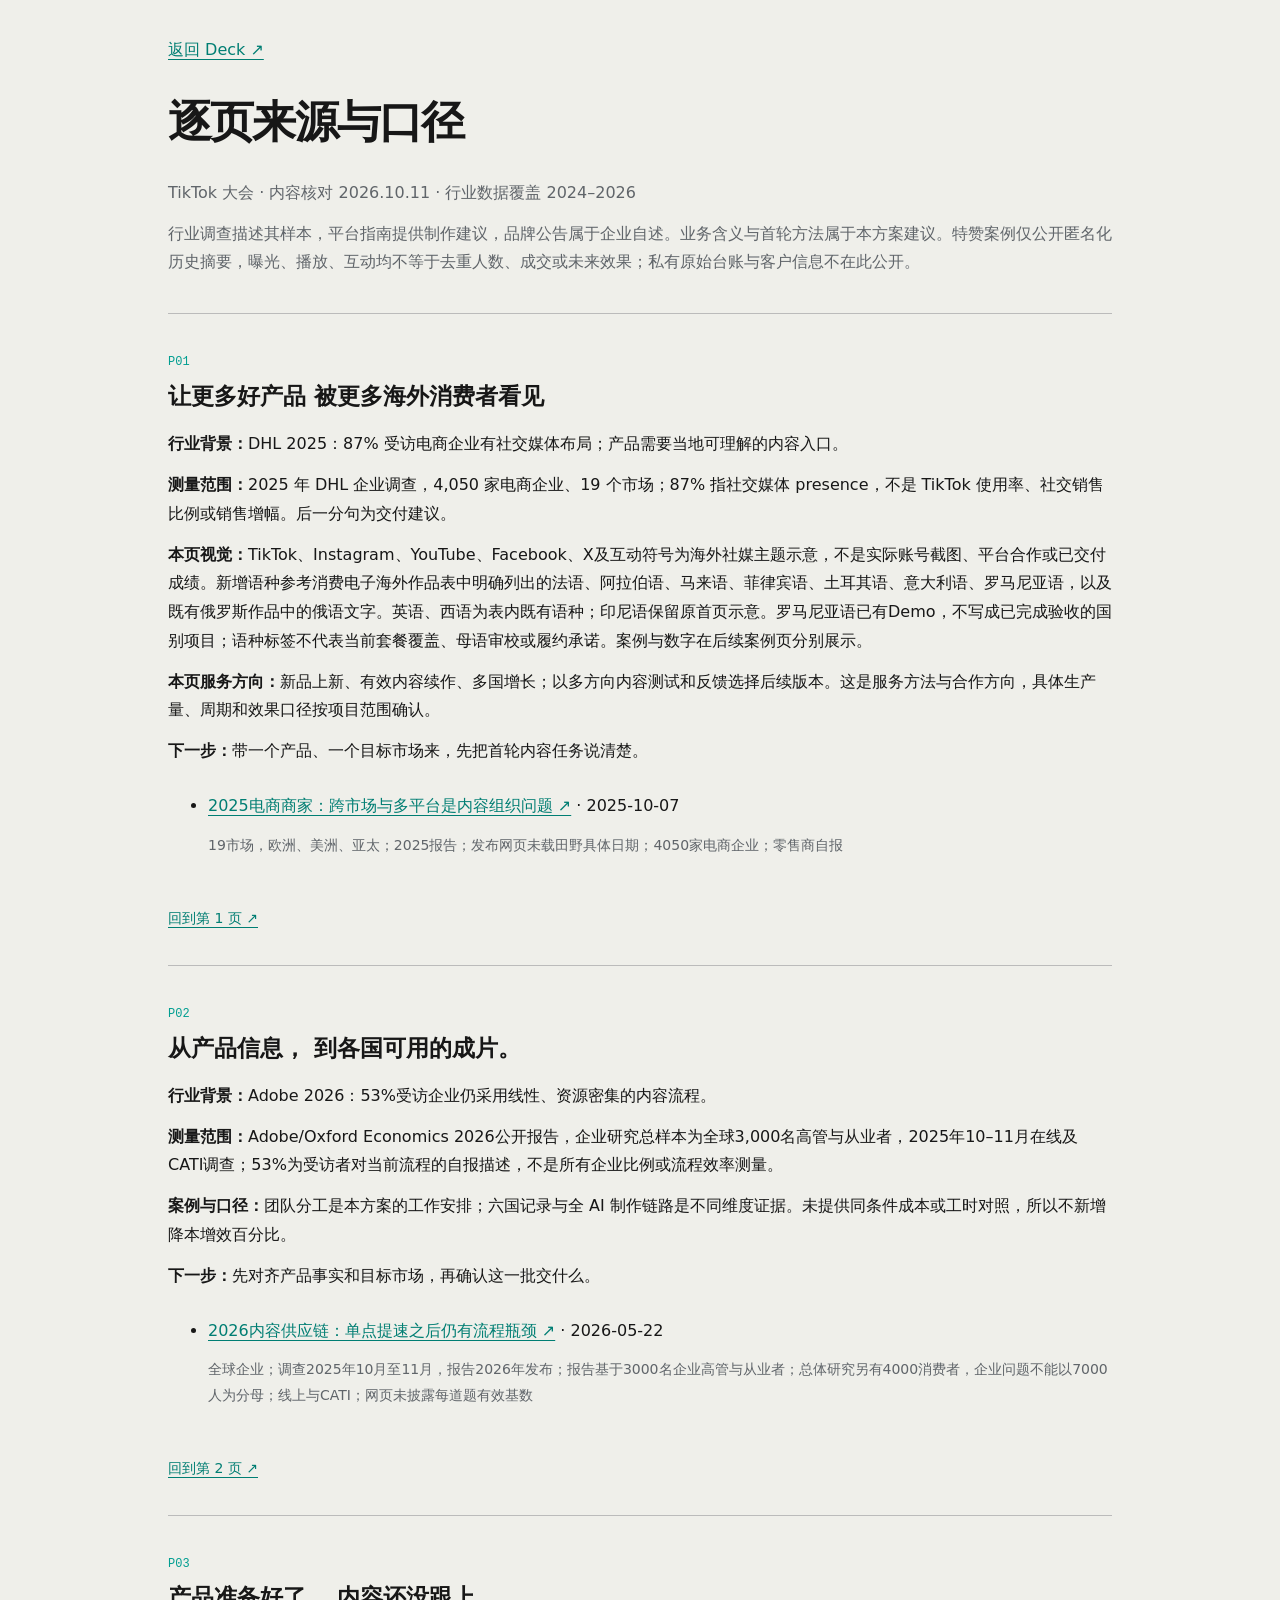
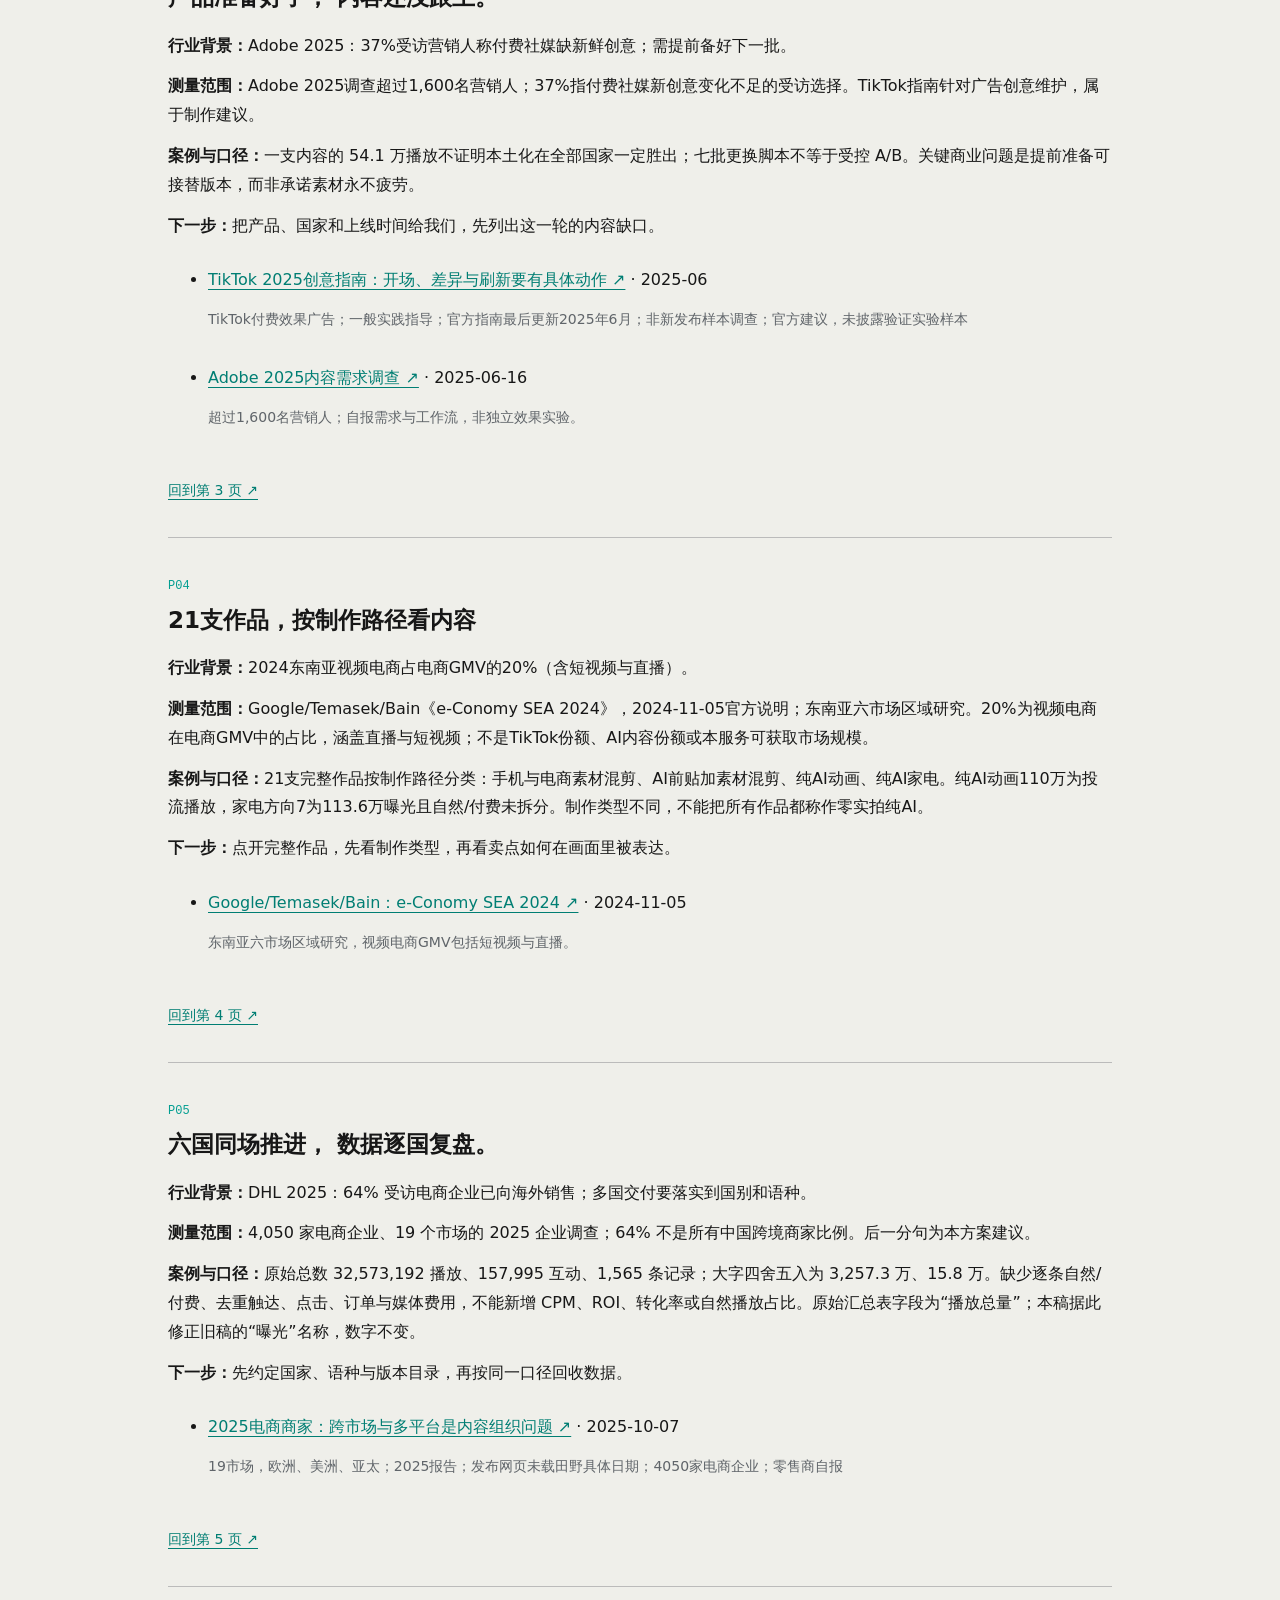
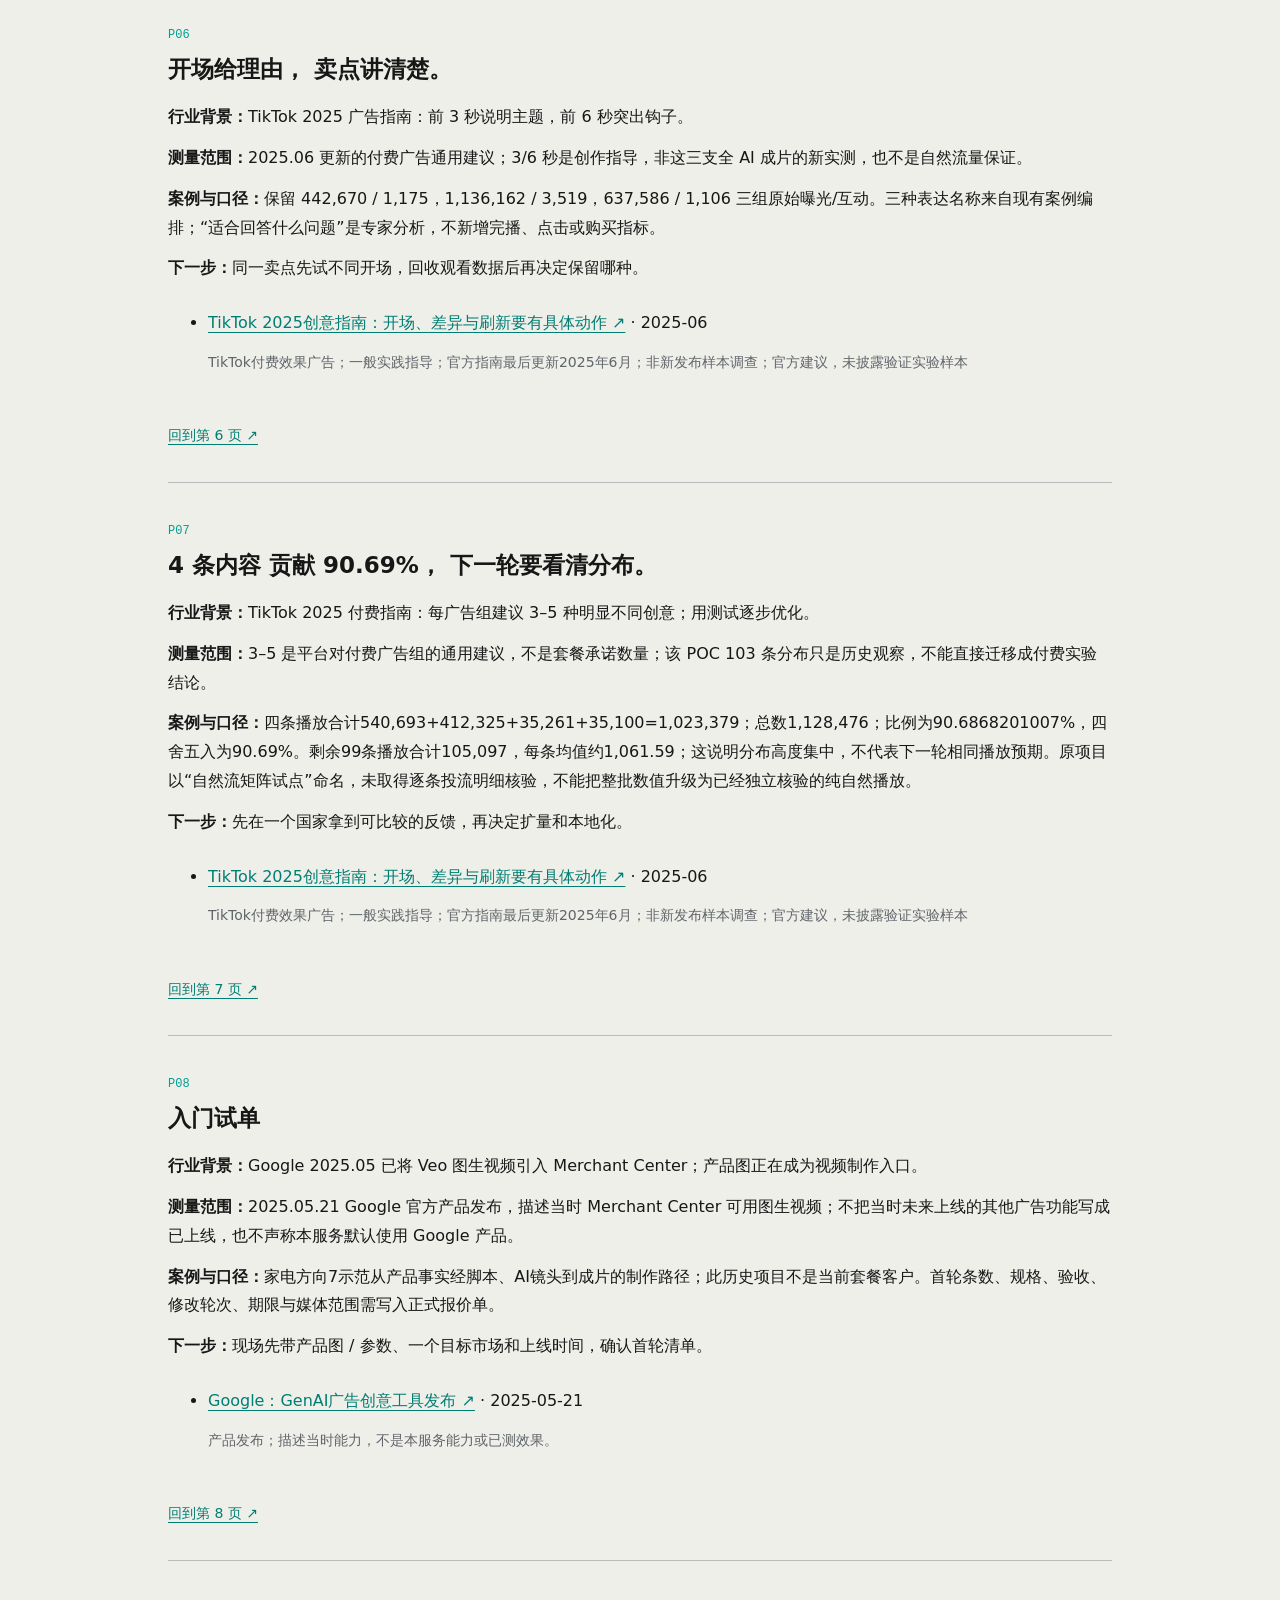
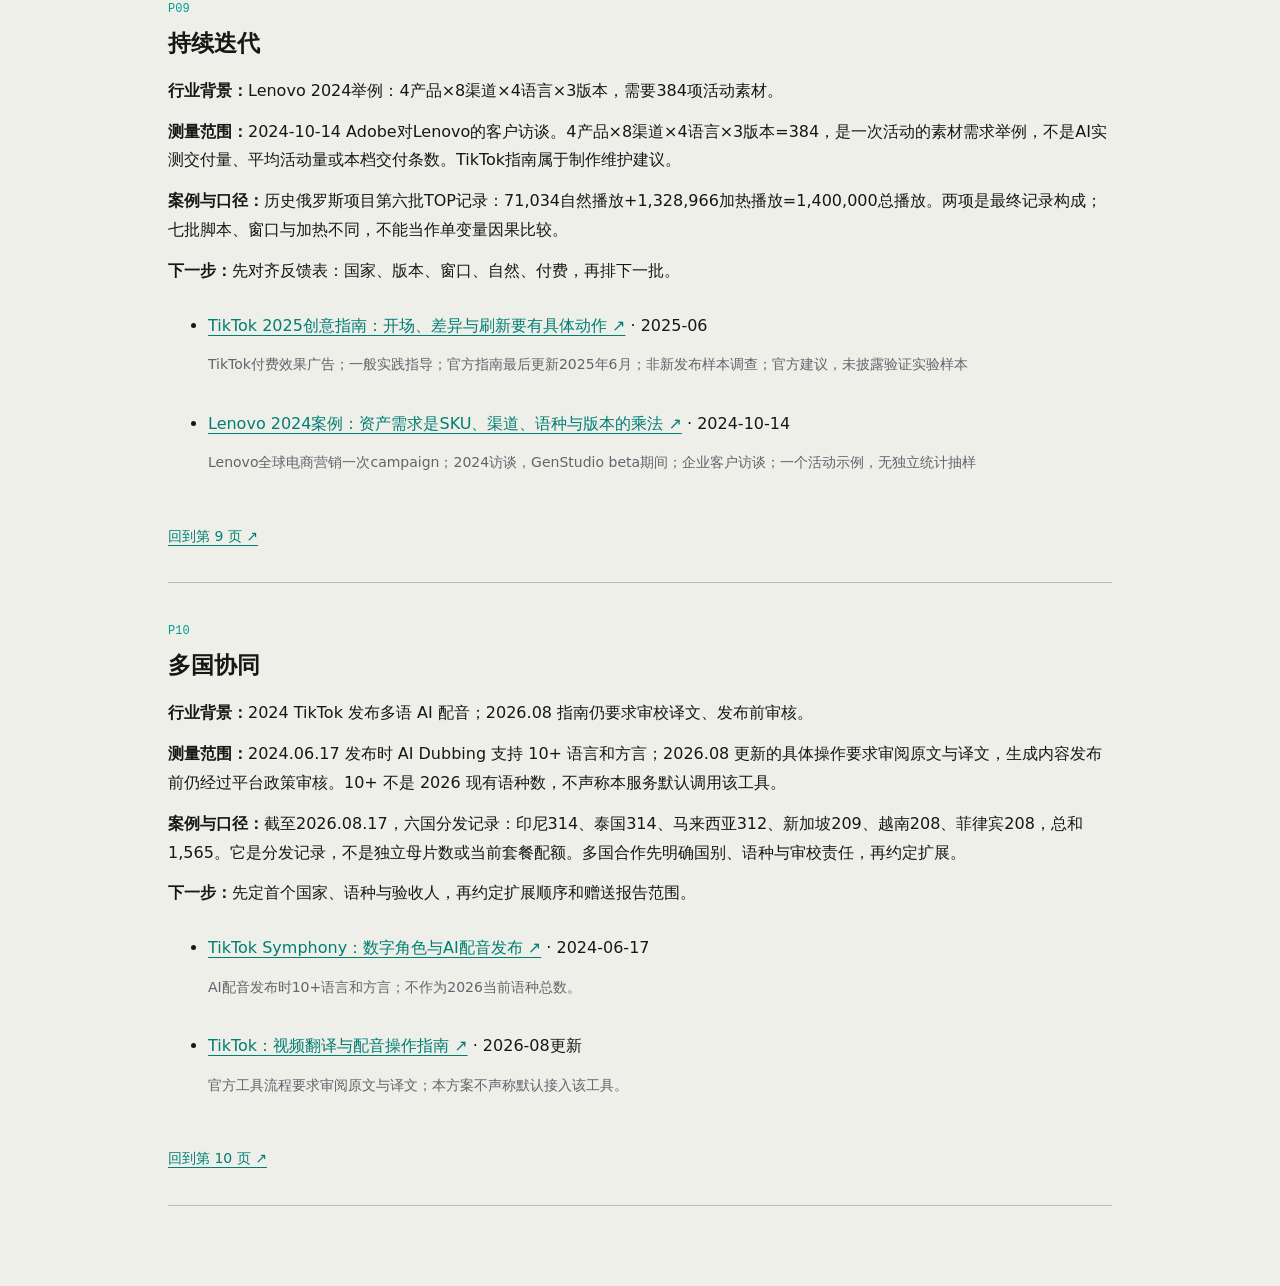
==== commit 6a90ea13: "feat(deck): add evidenced language labels and Facebook X channels" ====
--- a/sources.html
+++ b/sources.html
@@ -1,5 +1,5 @@
 <!doctype html><html lang="zh-CN"><head><meta charset="utf-8"><meta name="viewport" content="width=device-width,initial-scale=1"><title>TikTok 大会｜逐页来源与口径</title><style>*{box-sizing:border-box}body{margin:0;background:#efefea;color:#171717;font:16px/1.8 "PingFang SC",system-ui,sans-serif}main{max-width:1000px;margin:auto;padding:36px 28px 80px}h1{font-size:clamp(28px,5vw,44px);line-height:1.25;letter-spacing:-.04em}h2{font-size:23px;line-height:1.4;margin:5px 0 18px}header{border-bottom:1px solid #bbb;padding-bottom:24px}header p{color:#60656a}article{scroll-margin-top:20px;border-bottom:1px solid #bbb;padding:32px 0}.number{font:12px Menlo,monospace;color:#029e91}p{margin:12px 0}a{color:#007e73;text-underline-offset:4px;overflow-wrap:anywhere}li{padding:10px 0}li p{font-size:14px;color:#60656a}b{font-weight:650}.back{display:inline-block;margin-top:10px;font-size:14px}@media(max-width:600px){main{padding:28px 20px 60px}body{font-size:14px}h2{font-size:20px}ul{padding-left:20px}}</style></head><body><main><header><a href="./index.html">返回 Deck ↗</a><h1>逐页来源与口径</h1><p>TikTok 大会 · 内容核对 2026.10.11 · 行业数据覆盖 2024–2026</p><p>行业调查描述其样本，平台指南提供制作建议，品牌公告属于企业自述。业务含义与首轮方法属于本方案建议。特赞案例仅公开匿名化历史摘要，曝光、播放、互动均不等于去重人数、成交或未来效果；私有原始台账与客户信息不在此公开。</p></header><article id="p01" data-page="1"><span class="number">P01</span><h2>让更多好产品 被更多海外消费者看见</h2>
-<p><b>行业背景：</b>DHL 2025：87% 受访电商企业有社交媒体布局；产品需要当地可理解的内容入口。</p><p><b>测量范围：</b>2025 年 DHL 企业调查，4,050 家电商企业、19 个市场；87% 指社交媒体 presence，不是 TikTok 使用率、社交销售比例或销售增幅。后一分句为交付建议。</p><p><b>本页视觉：</b>海外社媒标识、语种标记和互动符号为主题示意，不是实际账号截图、平台合作或已交付成绩。案例与数字在后续案例页分别展示。</p>
+<p><b>行业背景：</b>DHL 2025：87% 受访电商企业有社交媒体布局；产品需要当地可理解的内容入口。</p><p><b>测量范围：</b>2025 年 DHL 企业调查，4,050 家电商企业、19 个市场；87% 指社交媒体 presence，不是 TikTok 使用率、社交销售比例或销售增幅。后一分句为交付建议。</p><p><b>本页视觉：</b>TikTok、Instagram、YouTube、Facebook、X及互动符号为海外社媒主题示意，不是实际账号截图、平台合作或已交付成绩。新增语种参考消费电子海外作品表中明确列出的法语、阿拉伯语、马来语、菲律宾语、土耳其语、意大利语、罗马尼亚语，以及既有俄罗斯作品中的俄语文字。英语、西语为表内既有语种；印尼语保留原首页示意。罗马尼亚语已有Demo，不写成已完成验收的国别项目；语种标签不代表当前套餐覆盖、母语审校或履约承诺。案例与数字在后续案例页分别展示。</p>
 <p><b>本页服务方向：</b>新品上新、有效内容续作、多国增长；以多方向内容测试和反馈选择后续版本。这是服务方法与合作方向，具体生产量、周期和效果口径按项目范围确认。</p><p><b>下一步：</b>带一个产品、一个目标市场来，先把首轮内容任务说清楚。</p><ul><li id="p01-s99ecc4c2ac"><a href="https://group.dhl.com/en/media-relations/press-releases/2025/dhl-e-commerce-trends-report-2025-business-edition.html" target="_blank" rel="noopener noreferrer">2025电商商家：跨市场与多平台是内容组织问题 ↗</a> · 2025-10-07<p>19市场，欧洲、美洲、亚太；2025报告；发布网页未载田野具体日期；4050家电商企业；零售商自报</p></li></ul><a class="back" href="./index.html#p1">回到第 1 页 ↗</a></article><article id="p02" data-page="2"><span class="number">P02</span><h2>从产品信息， 到各国可用的成片。</h2>
 <p><b>行业背景：</b>Adobe 2026：53%受访企业仍采用线性、资源密集的内容流程。</p><p><b>测量范围：</b>Adobe/Oxford Economics 2026公开报告，企业研究总样本为全球3,000名高管与从业者，2025年10–11月在线及CATI调查；53%为受访者对当前流程的自报描述，不是所有企业比例或流程效率测量。</p><p><b>案例与口径：</b>团队分工是本方案的工作安排；六国记录与全 AI 制作链路是不同维度证据。未提供同条件成本或工时对照，所以不新增降本增效百分比。</p>
 <p><b>下一步：</b>先对齐产品事实和目标市场，再确认这一批交什么。</p><ul><li id="p02-sacac97afe4"><a href="https://business.adobe.com/resources/reports/content-management-digital-trends.html" target="_blank" rel="noopener noreferrer">2026内容供应链：单点提速之后仍有流程瓶颈 ↗</a> · 2026-05-22<p>全球企业；调查2025年10月至11月，报告2026年发布；报告基于3000名企业高管与从业者；总体研究另有4000消费者，企业问题不能以7000人为分母；线上与CATI；网页未披露每道题有效基数</p></li></ul><a class="back" href="./index.html#p2">回到第 2 页 ↗</a></article><article id="p03" data-page="3"><span class="number">P03</span><h2>产品准备好了， 内容还没跟上。</h2>
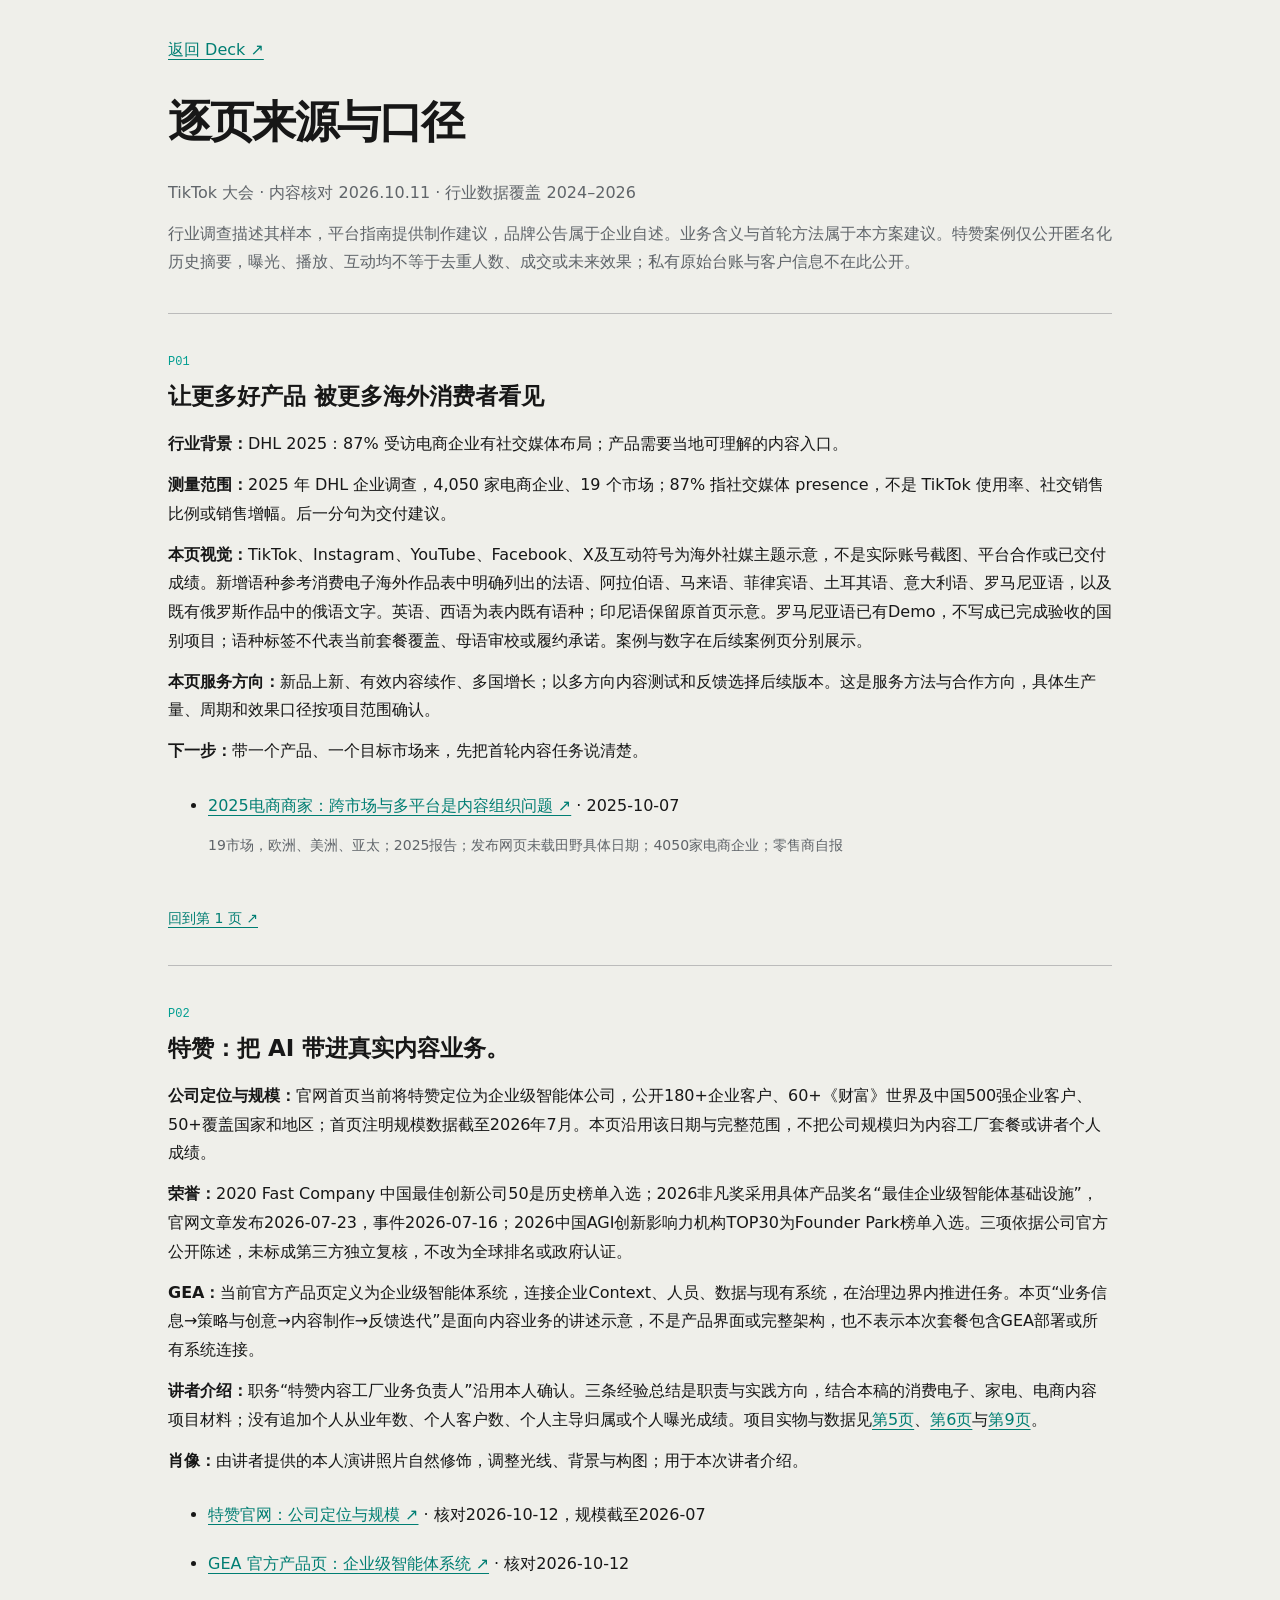
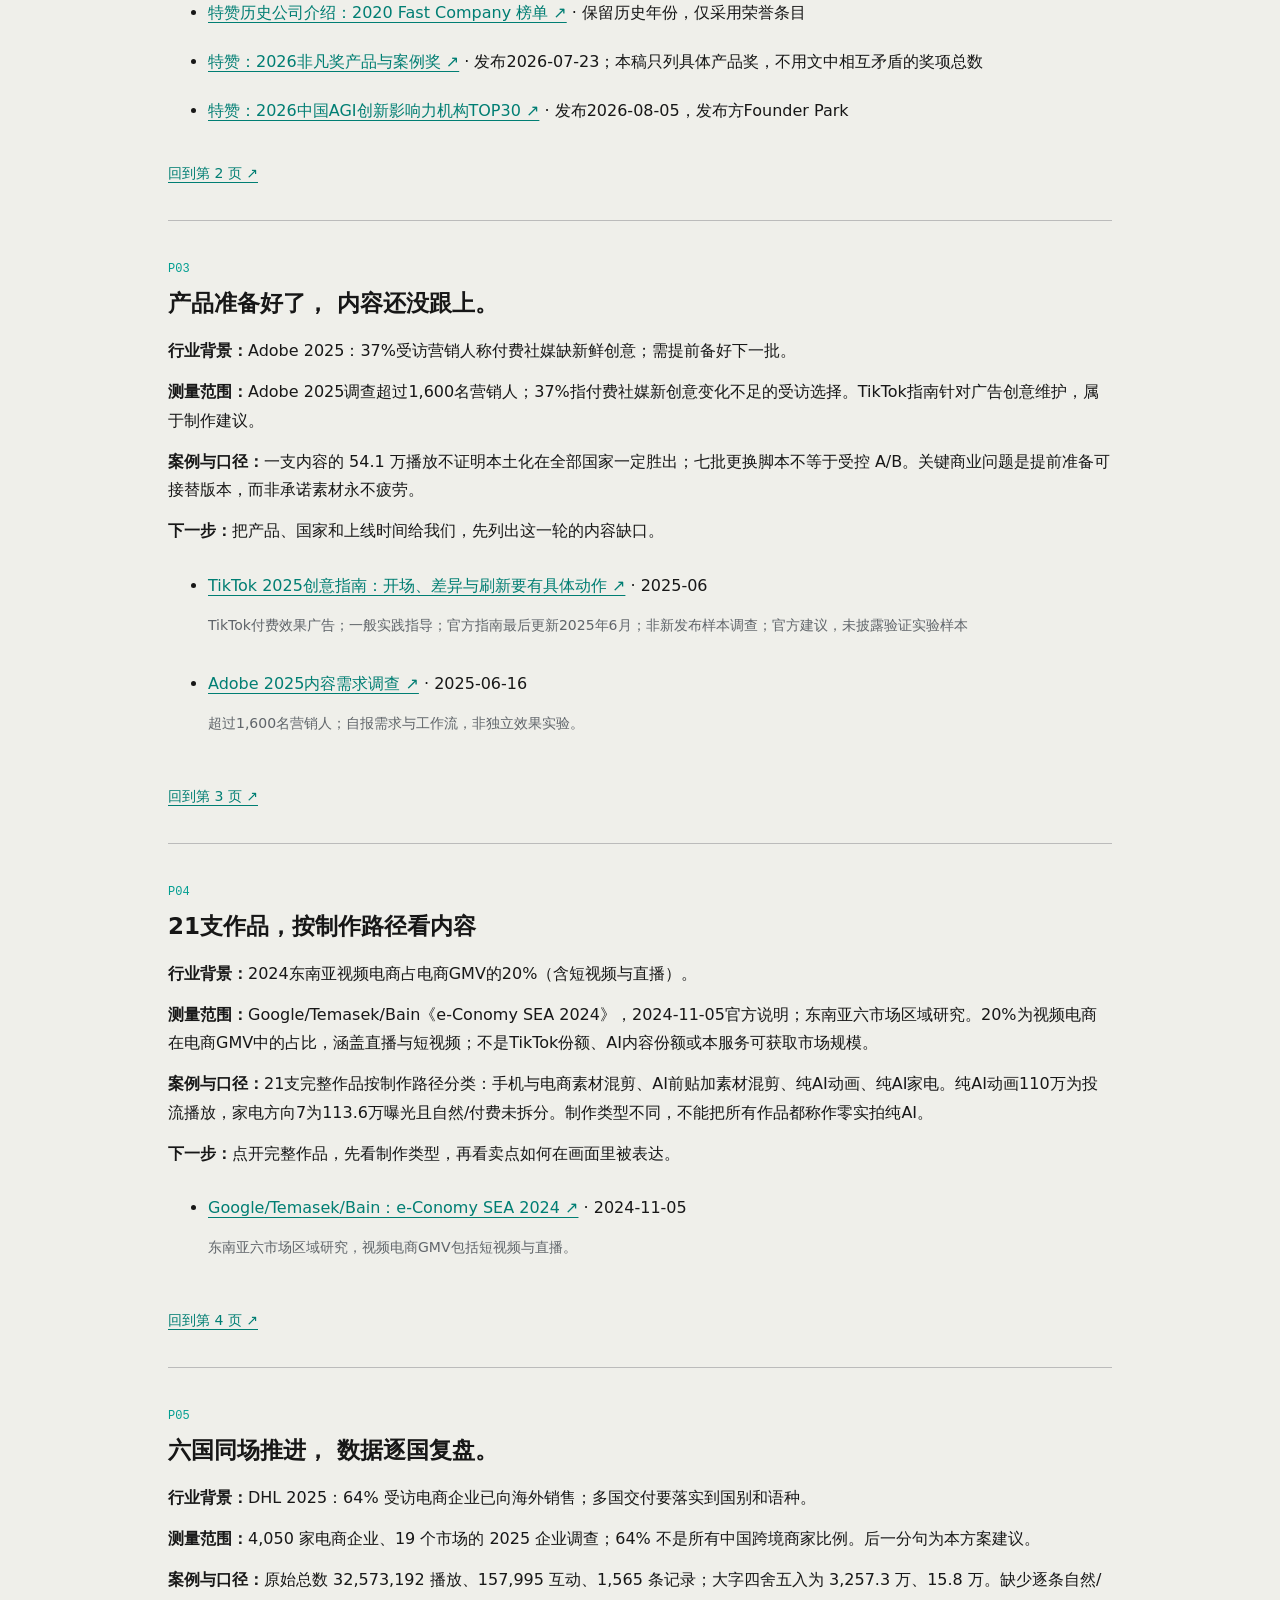
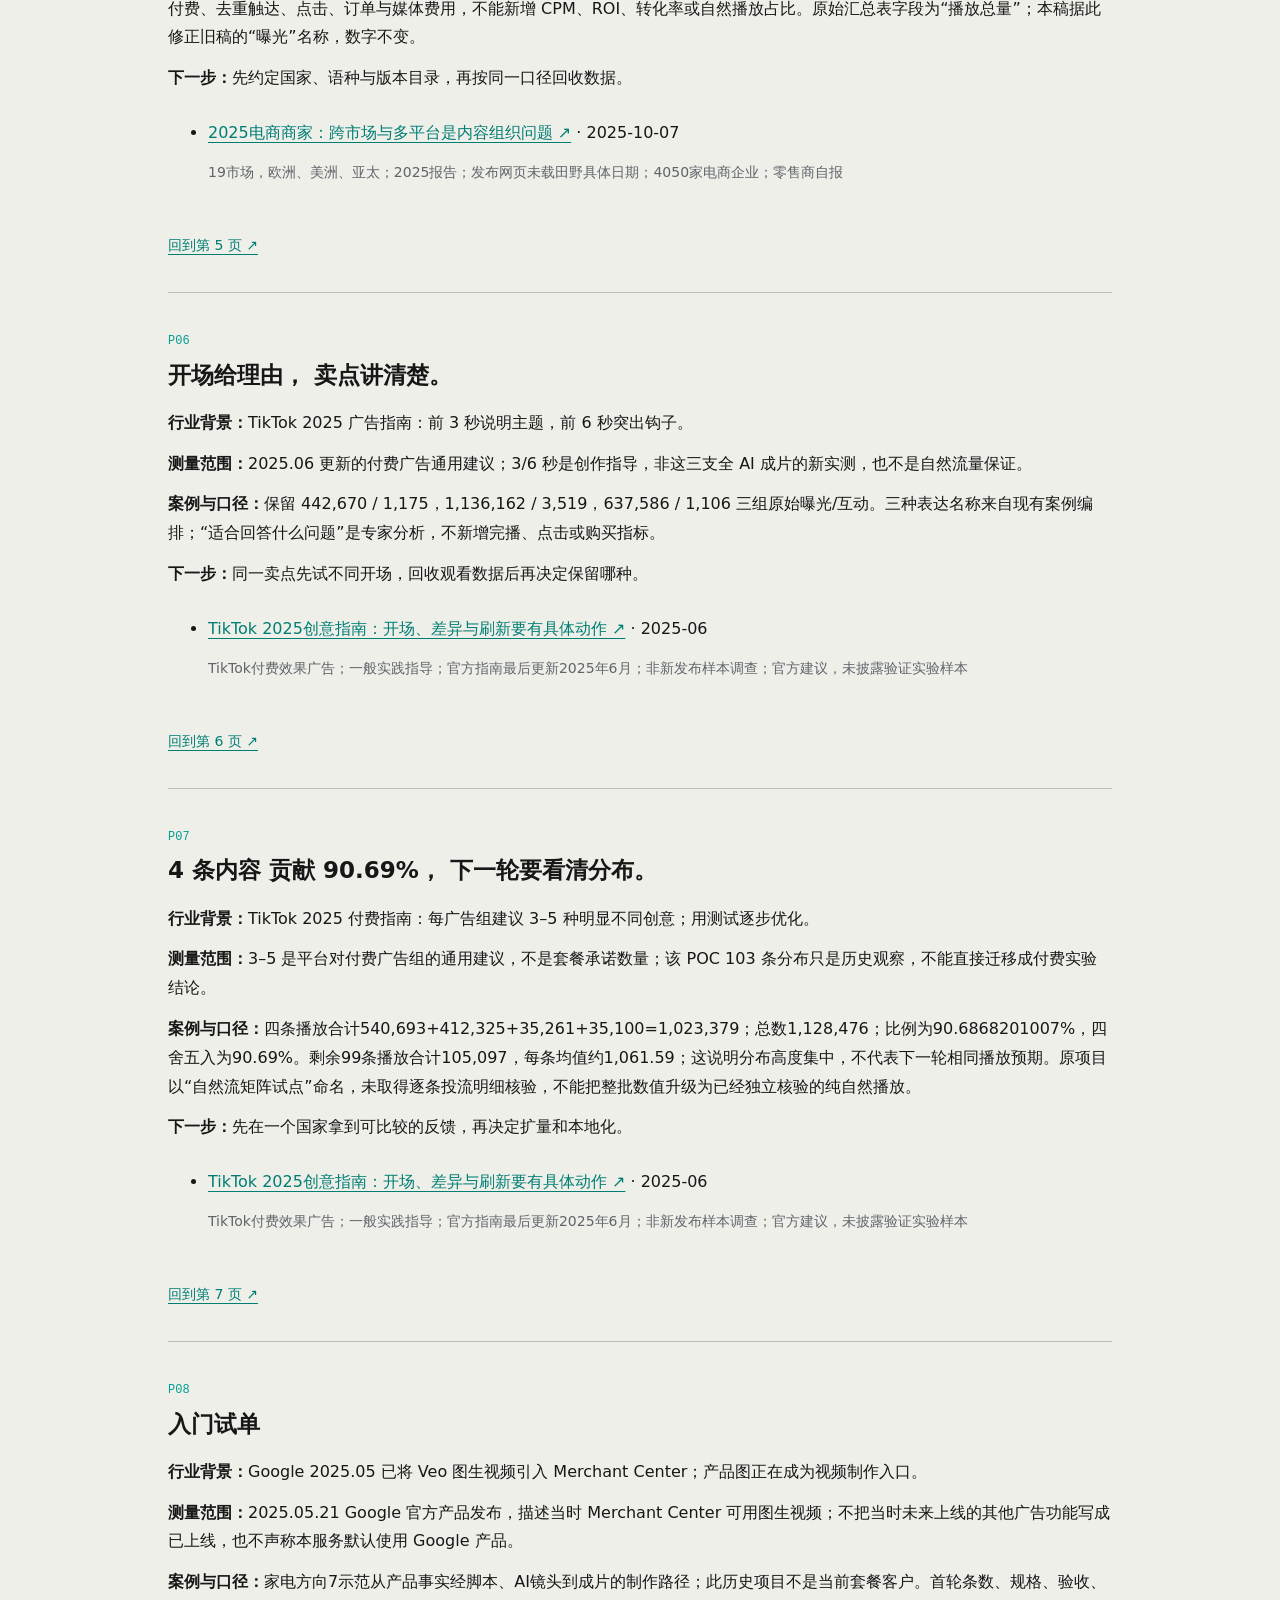
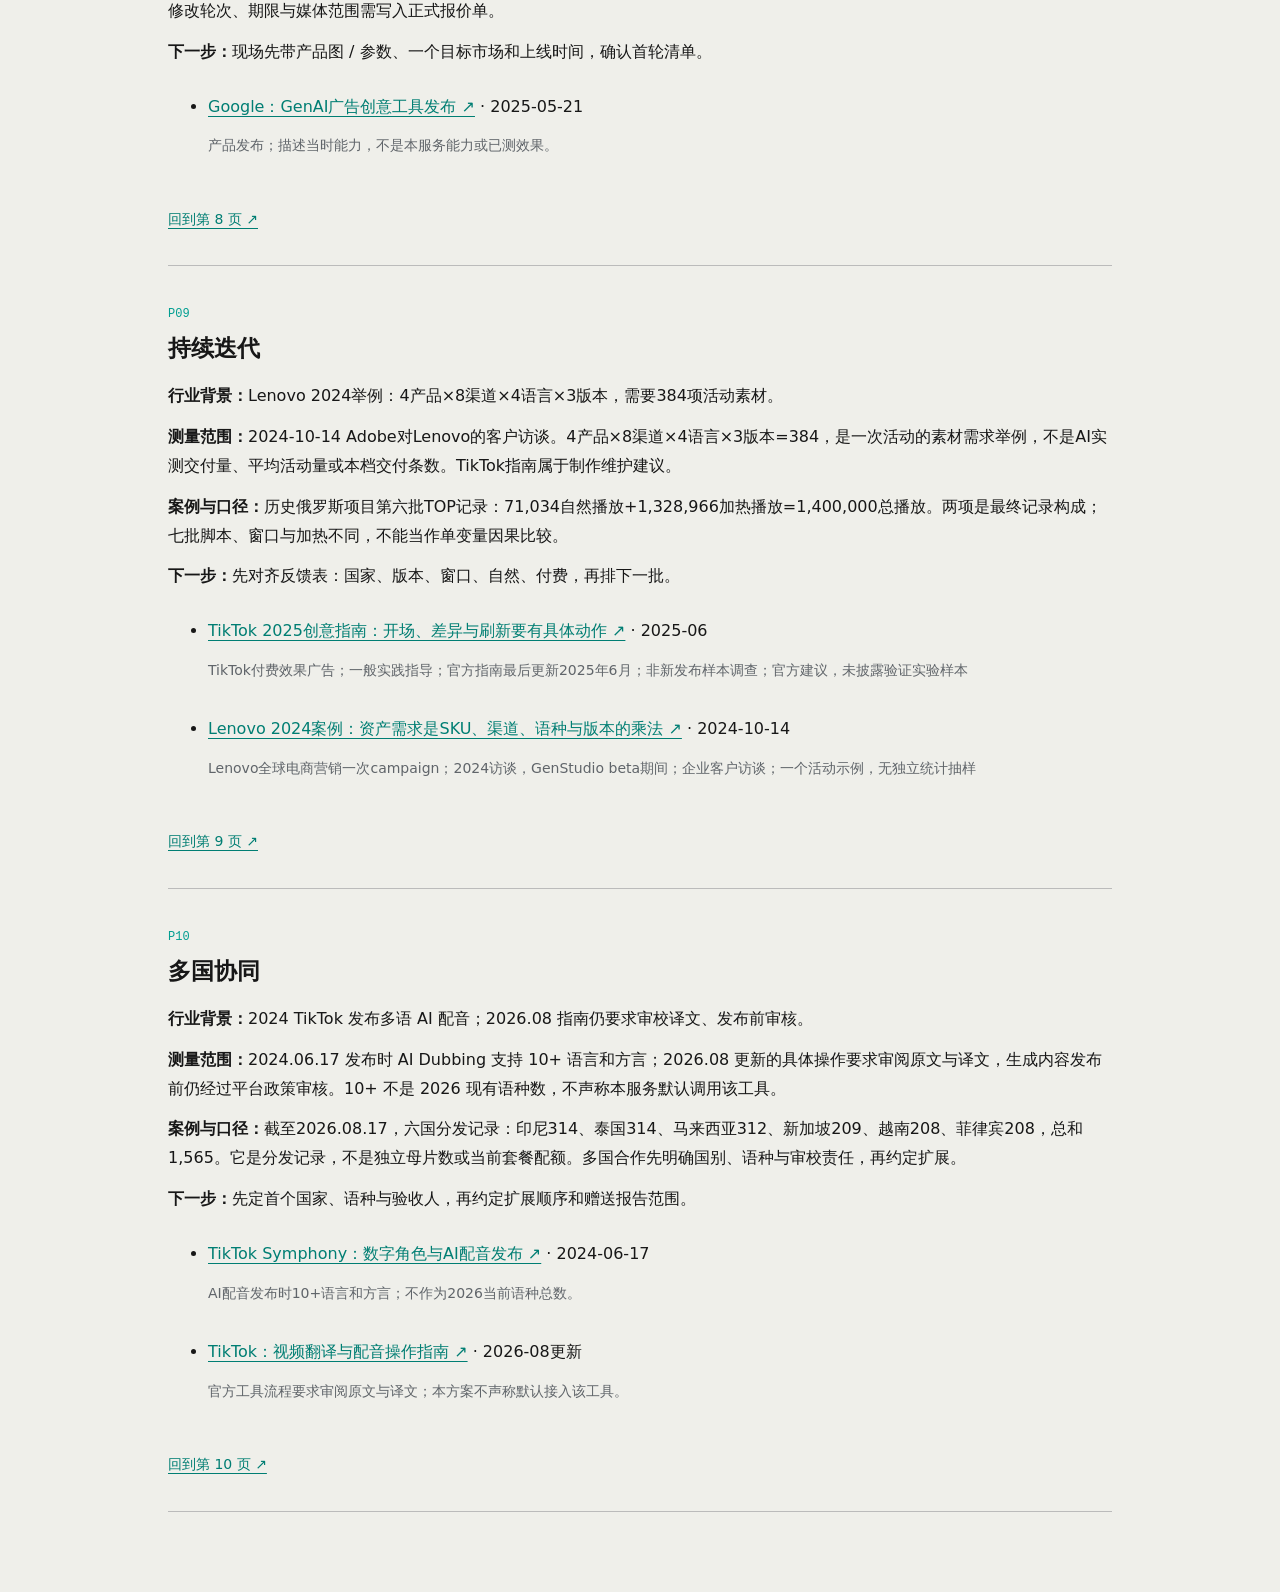
==== commit 921f96d2: "Upgrade P02 with verified company honors GEA and speaker portrait" ====
--- a/sources.html
+++ b/sources.html
@@ -1,8 +1,12 @@
 <!doctype html><html lang="zh-CN"><head><meta charset="utf-8"><meta name="viewport" content="width=device-width,initial-scale=1"><title>TikTok 大会｜逐页来源与口径</title><style>*{box-sizing:border-box}body{margin:0;background:#efefea;color:#171717;font:16px/1.8 "PingFang SC",system-ui,sans-serif}main{max-width:1000px;margin:auto;padding:36px 28px 80px}h1{font-size:clamp(28px,5vw,44px);line-height:1.25;letter-spacing:-.04em}h2{font-size:23px;line-height:1.4;margin:5px 0 18px}header{border-bottom:1px solid #bbb;padding-bottom:24px}header p{color:#60656a}article{scroll-margin-top:20px;border-bottom:1px solid #bbb;padding:32px 0}.number{font:12px Menlo,monospace;color:#029e91}p{margin:12px 0}a{color:#007e73;text-underline-offset:4px;overflow-wrap:anywhere}li{padding:10px 0}li p{font-size:14px;color:#60656a}b{font-weight:650}.back{display:inline-block;margin-top:10px;font-size:14px}@media(max-width:600px){main{padding:28px 20px 60px}body{font-size:14px}h2{font-size:20px}ul{padding-left:20px}}</style></head><body><main><header><a href="./index.html">返回 Deck ↗</a><h1>逐页来源与口径</h1><p>TikTok 大会 · 内容核对 2026.10.11 · 行业数据覆盖 2024–2026</p><p>行业调查描述其样本，平台指南提供制作建议，品牌公告属于企业自述。业务含义与首轮方法属于本方案建议。特赞案例仅公开匿名化历史摘要，曝光、播放、互动均不等于去重人数、成交或未来效果；私有原始台账与客户信息不在此公开。</p></header><article id="p01" data-page="1"><span class="number">P01</span><h2>让更多好产品 被更多海外消费者看见</h2>
 <p><b>行业背景：</b>DHL 2025：87% 受访电商企业有社交媒体布局；产品需要当地可理解的内容入口。</p><p><b>测量范围：</b>2025 年 DHL 企业调查，4,050 家电商企业、19 个市场；87% 指社交媒体 presence，不是 TikTok 使用率、社交销售比例或销售增幅。后一分句为交付建议。</p><p><b>本页视觉：</b>TikTok、Instagram、YouTube、Facebook、X及互动符号为海外社媒主题示意，不是实际账号截图、平台合作或已交付成绩。新增语种参考消费电子海外作品表中明确列出的法语、阿拉伯语、马来语、菲律宾语、土耳其语、意大利语、罗马尼亚语，以及既有俄罗斯作品中的俄语文字。英语、西语为表内既有语种；印尼语保留原首页示意。罗马尼亚语已有Demo，不写成已完成验收的国别项目；语种标签不代表当前套餐覆盖、母语审校或履约承诺。案例与数字在后续案例页分别展示。</p>
-<p><b>本页服务方向：</b>新品上新、有效内容续作、多国增长；以多方向内容测试和反馈选择后续版本。这是服务方法与合作方向，具体生产量、周期和效果口径按项目范围确认。</p><p><b>下一步：</b>带一个产品、一个目标市场来，先把首轮内容任务说清楚。</p><ul><li id="p01-s99ecc4c2ac"><a href="https://group.dhl.com/en/media-relations/press-releases/2025/dhl-e-commerce-trends-report-2025-business-edition.html" target="_blank" rel="noopener noreferrer">2025电商商家：跨市场与多平台是内容组织问题 ↗</a> · 2025-10-07<p>19市场，欧洲、美洲、亚太；2025报告；发布网页未载田野具体日期；4050家电商企业；零售商自报</p></li></ul><a class="back" href="./index.html#p1">回到第 1 页 ↗</a></article><article id="p02" data-page="2"><span class="number">P02</span><h2>从产品信息， 到各国可用的成片。</h2>
-<p><b>行业背景：</b>Adobe 2026：53%受访企业仍采用线性、资源密集的内容流程。</p><p><b>测量范围：</b>Adobe/Oxford Economics 2026公开报告，企业研究总样本为全球3,000名高管与从业者，2025年10–11月在线及CATI调查；53%为受访者对当前流程的自报描述，不是所有企业比例或流程效率测量。</p><p><b>案例与口径：</b>团队分工是本方案的工作安排；六国记录与全 AI 制作链路是不同维度证据。未提供同条件成本或工时对照，所以不新增降本增效百分比。</p>
-<p><b>下一步：</b>先对齐产品事实和目标市场，再确认这一批交什么。</p><ul><li id="p02-sacac97afe4"><a href="https://business.adobe.com/resources/reports/content-management-digital-trends.html" target="_blank" rel="noopener noreferrer">2026内容供应链：单点提速之后仍有流程瓶颈 ↗</a> · 2026-05-22<p>全球企业；调查2025年10月至11月，报告2026年发布；报告基于3000名企业高管与从业者；总体研究另有4000消费者，企业问题不能以7000人为分母；线上与CATI；网页未披露每道题有效基数</p></li></ul><a class="back" href="./index.html#p2">回到第 2 页 ↗</a></article><article id="p03" data-page="3"><span class="number">P03</span><h2>产品准备好了， 内容还没跟上。</h2>
+<p><b>本页服务方向：</b>新品上新、有效内容续作、多国增长；以多方向内容测试和反馈选择后续版本。这是服务方法与合作方向，具体生产量、周期和效果口径按项目范围确认。</p><p><b>下一步：</b>带一个产品、一个目标市场来，先把首轮内容任务说清楚。</p><ul><li id="p01-s99ecc4c2ac"><a href="https://group.dhl.com/en/media-relations/press-releases/2025/dhl-e-commerce-trends-report-2025-business-edition.html" target="_blank" rel="noopener noreferrer">2025电商商家：跨市场与多平台是内容组织问题 ↗</a> · 2025-10-07<p>19市场，欧洲、美洲、亚太；2025报告；发布网页未载田野具体日期；4050家电商企业；零售商自报</p></li></ul><a class="back" href="./index.html#p1">回到第 1 页 ↗</a></article><article id="p02" data-page="2"><span class="number">P02</span><h2>特赞：把 AI 带进真实内容业务。</h2>
+<p><b>公司定位与规模：</b>官网首页当前将特赞定位为企业级智能体公司，公开180+企业客户、60+《财富》世界及中国500强企业客户、50+覆盖国家和地区；首页注明规模数据截至2026年7月。本页沿用该日期与完整范围，不把公司规模归为内容工厂套餐或讲者个人成绩。</p>
+<p><b>荣誉：</b>2020 Fast Company 中国最佳创新公司50是历史榜单入选；2026非凡奖采用具体产品奖名“最佳企业级智能体基础设施”，官网文章发布2026-07-23，事件2026-07-16；2026中国AGI创新影响力机构TOP30为Founder Park榜单入选。三项依据公司官方公开陈述，未标成第三方独立复核，不改为全球排名或政府认证。</p>
+<p><b>GEA：</b>当前官方产品页定义为企业级智能体系统，连接企业Context、人员、数据与现有系统，在治理边界内推进任务。本页“业务信息→策略与创意→内容制作→反馈迭代”是面向内容业务的讲述示意，不是产品界面或完整架构，也不表示本次套餐包含GEA部署或所有系统连接。</p>
+<p><b>讲者介绍：</b>职务“特赞内容工厂业务负责人”沿用本人确认。三条经验总结是职责与实践方向，结合本稿的消费电子、家电、电商内容项目材料；没有追加个人从业年数、个人客户数、个人主导归属或个人曝光成绩。项目实物与数据见<a href="./index.html#p5">第5页</a>、<a href="./index.html#p6">第6页</a>与<a href="./index.html#p9">第9页</a>。</p>
+<p><b>肖像：</b>由讲者提供的本人演讲照片自然修饰，调整光线、背景与构图；用于本次讲者介绍。</p>
+<ul><li id="p02-tezign-official"><a href="https://www.tezign.com/" target="_blank" rel="noopener noreferrer">特赞官网：公司定位与规模 ↗</a> · 核对2026-10-12，规模截至2026-07</li><li><a href="https://www.tezign.com/products/gea" target="_blank" rel="noopener noreferrer">GEA 官方产品页：企业级智能体系统 ↗</a> · 核对2026-10-12</li><li><a href="https://www.tezign.com/page/aboutus/" target="_blank" rel="noopener noreferrer">特赞历史公司介绍：2020 Fast Company 榜单 ↗</a> · 保留历史年份，仅采用荣誉条目</li><li><a href="https://www.tezign.com/updates/tezign-tech-enterprise-intelligent-agent-awards" target="_blank" rel="noopener noreferrer">特赞：2026非凡奖产品与案例奖 ↗</a> · 发布2026-07-23；本稿只列具体产品奖，不用文中相互矛盾的奖项总数</li><li><a href="https://www.tezign.com/updates/tezhan-technology-agi-top-30-2026" target="_blank" rel="noopener noreferrer">特赞：2026中国AGI创新影响力机构TOP30 ↗</a> · 发布2026-08-05，发布方Founder Park</li></ul><a class="back" href="./index.html#p2">回到第 2 页 ↗</a></article><article id="p03" data-page="3"><span class="number">P03</span><h2>产品准备好了， 内容还没跟上。</h2>
 <p><b>行业背景：</b>Adobe 2025：37%受访营销人称付费社媒缺新鲜创意；需提前备好下一批。</p><p><b>测量范围：</b>Adobe 2025调查超过1,600名营销人；37%指付费社媒新创意变化不足的受访选择。TikTok指南针对广告创意维护，属于制作建议。</p><p><b>案例与口径：</b>一支内容的 54.1 万播放不证明本土化在全部国家一定胜出；七批更换脚本不等于受控 A/B。关键商业问题是提前准备可接替版本，而非承诺素材永不疲劳。</p>
 <p><b>下一步：</b>把产品、国家和上线时间给我们，先列出这一轮的内容缺口。</p><ul><li id="p03-sf70cbce25d"><a href="https://ads.tiktok.com/resources/help/article/creative-best-practices?lang=en" target="_blank" rel="noopener noreferrer">TikTok 2025创意指南：开场、差异与刷新要有具体动作 ↗</a> · 2025-06<p>TikTok付费效果广告；一般实践指导；官方指南最后更新2025年6月；非新发布样本调查；官方建议，未披露验证实验样本</p></li><li id="p03-sb40da4c445"><a href="https://business.adobe.com/blog/71-percent-of-marketers-say-content-demand-to-increase-5x" target="_blank" rel="noopener noreferrer">Adobe 2025内容需求调查 ↗</a> · 2025-06-16<p>超过1,600名营销人；自报需求与工作流，非独立效果实验。</p></li></ul><a class="back" href="./index.html#p3">回到第 3 页 ↗</a></article><article id="p04" data-page="4"><span class="number">P04</span><h2>21支作品，按制作路径看内容</h2>
 <p><b>行业背景：</b>2024东南亚视频电商占电商GMV的20%（含短视频与直播）。</p><p><b>测量范围：</b>Google/Temasek/Bain《e-Conomy SEA 2024》，2024-11-05官方说明；东南亚六市场区域研究。20%为视频电商在电商GMV中的占比，涵盖直播与短视频；不是TikTok份额、AI内容份额或本服务可获取市场规模。</p><p><b>案例与口径：</b>21支完整作品按制作路径分类：手机与电商素材混剪、AI前贴加素材混剪、纯AI动画、纯AI家电。纯AI动画110万为投流播放，家电方向7为113.6万曝光且自然/付费未拆分。制作类型不同，不能把所有作品都称作零实拍纯AI。</p>
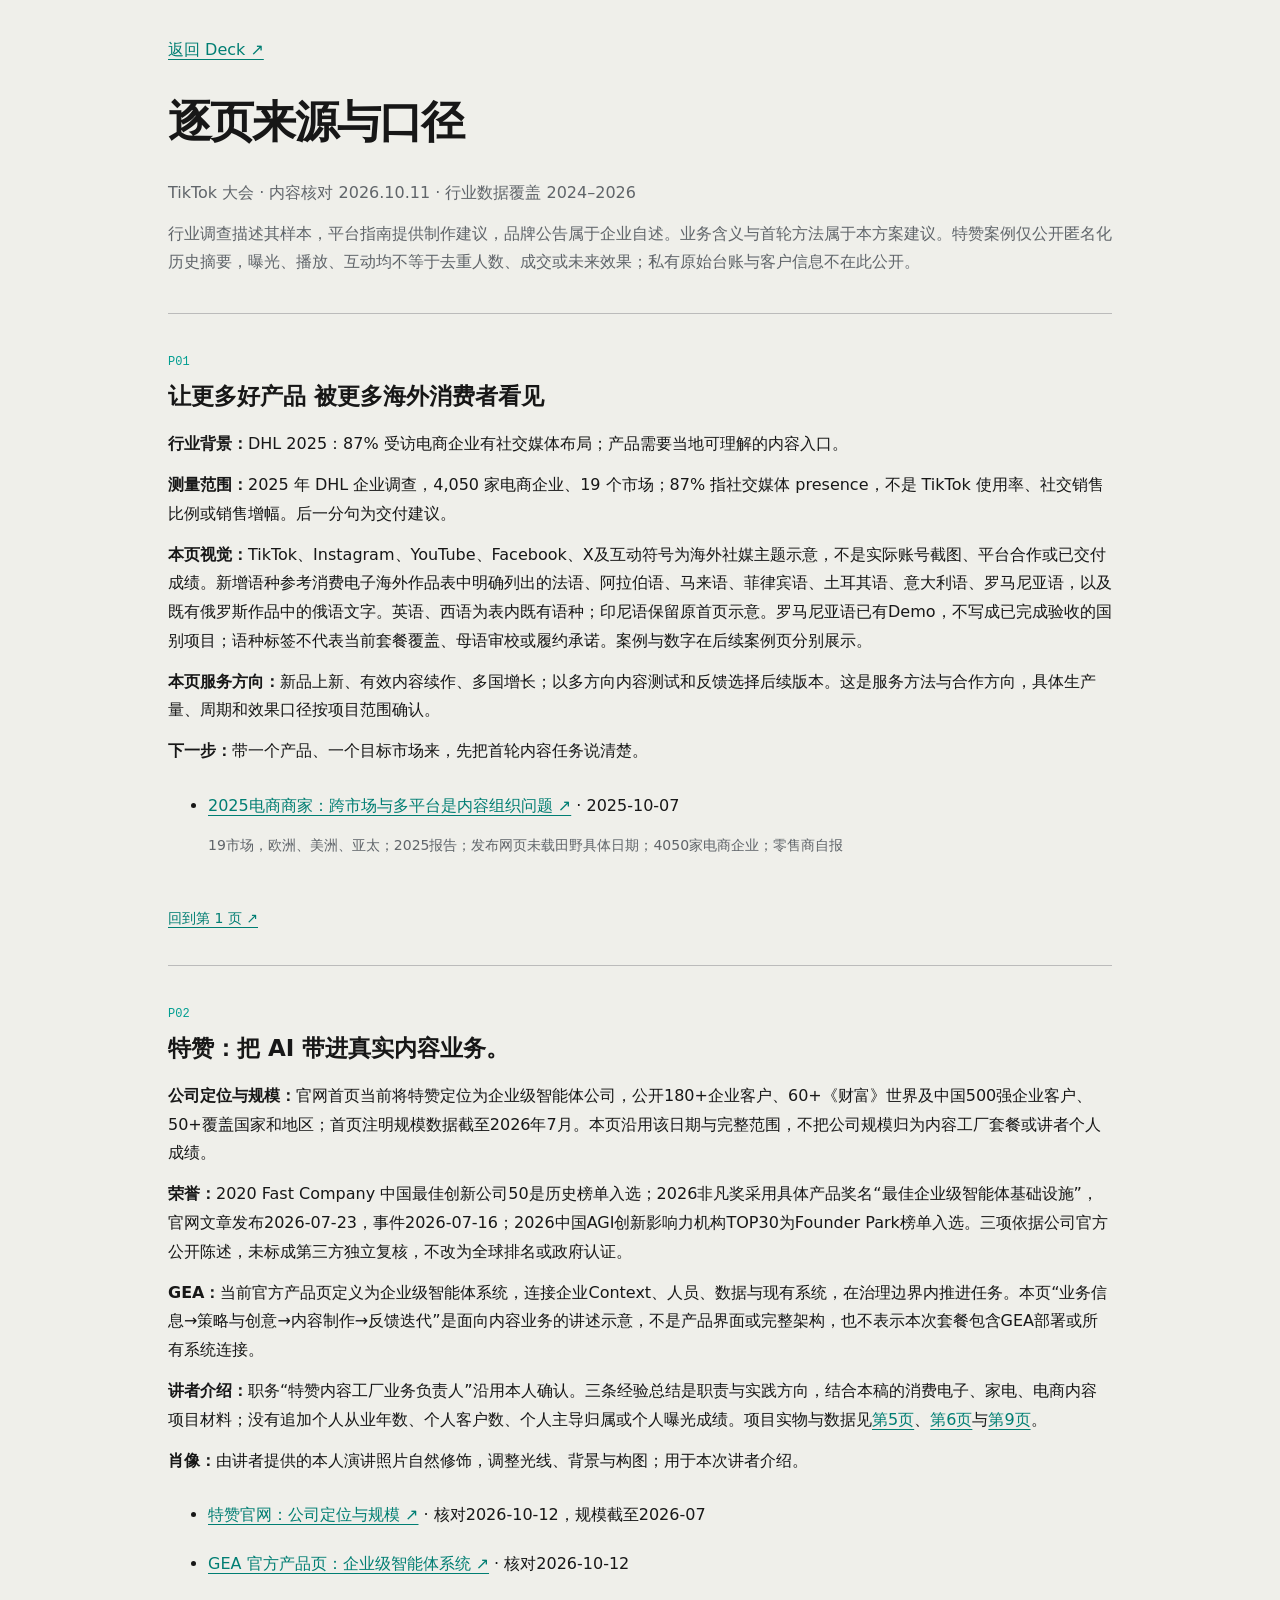
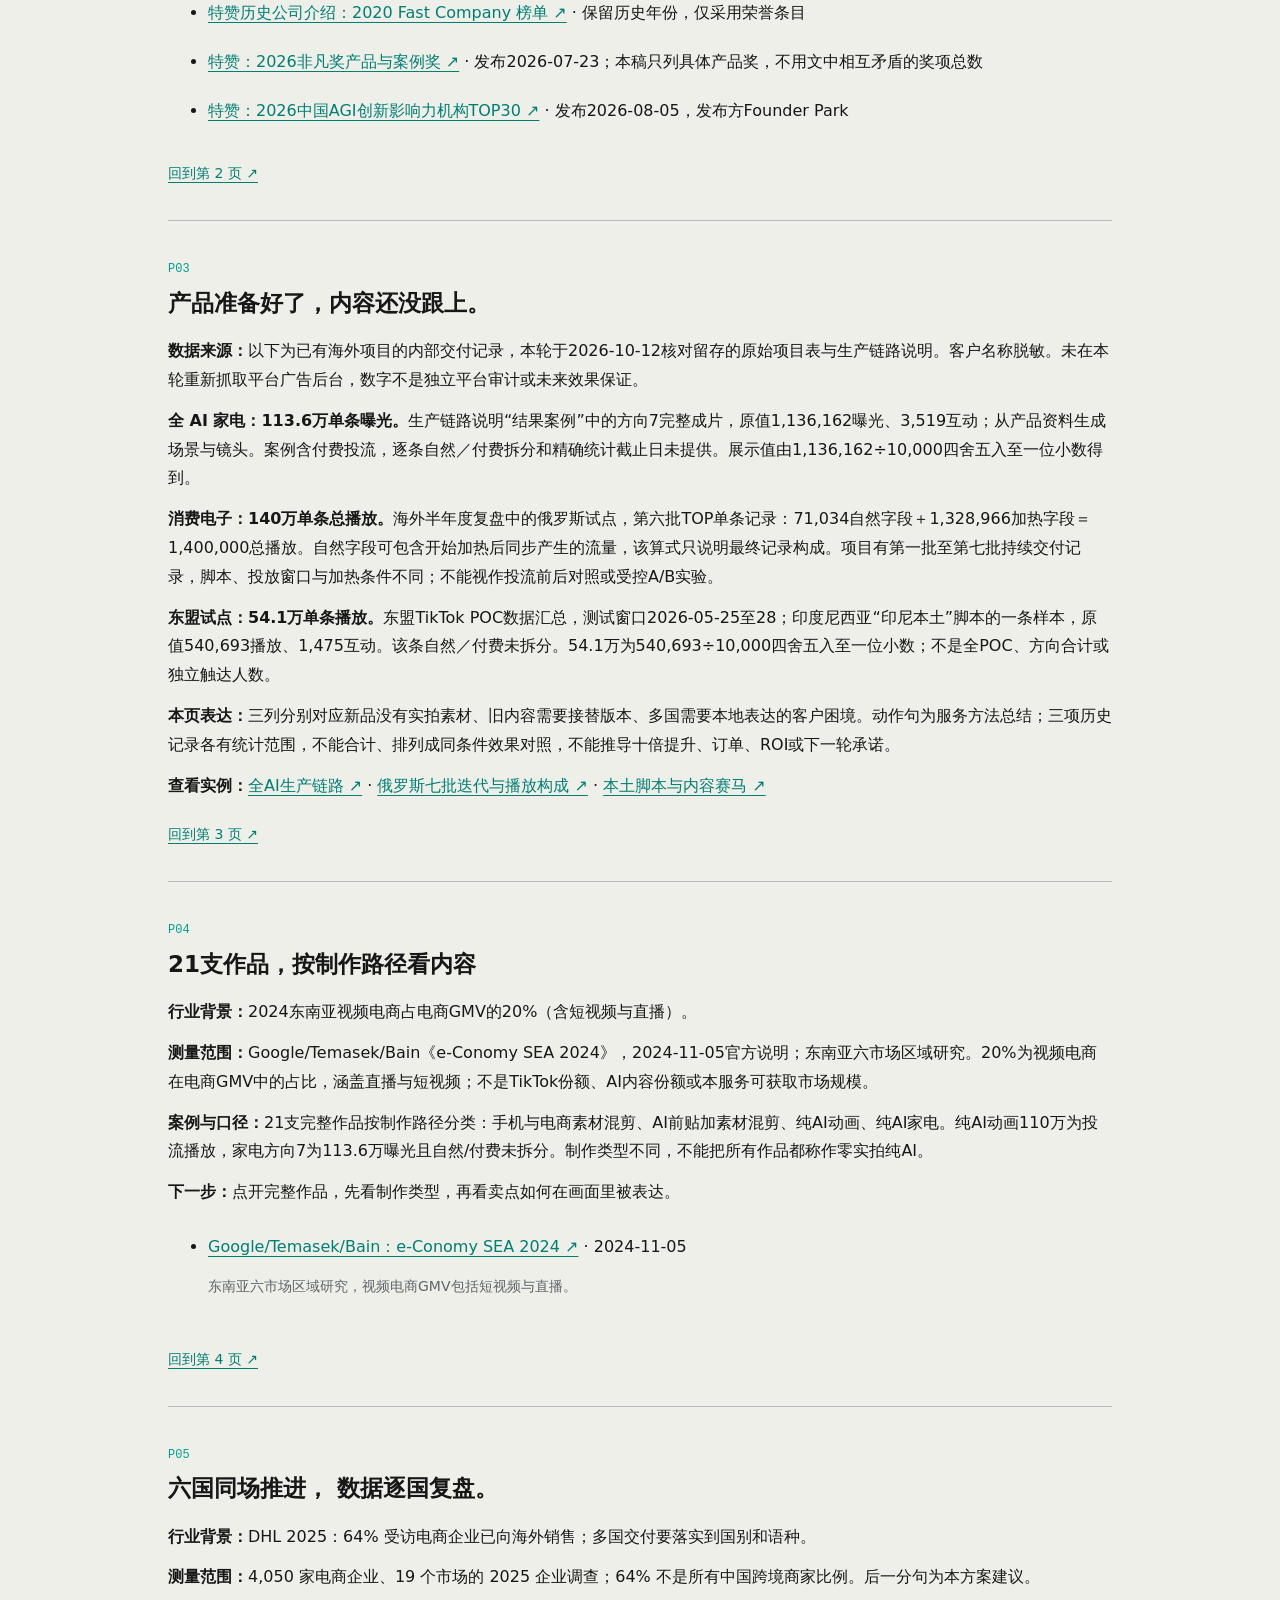
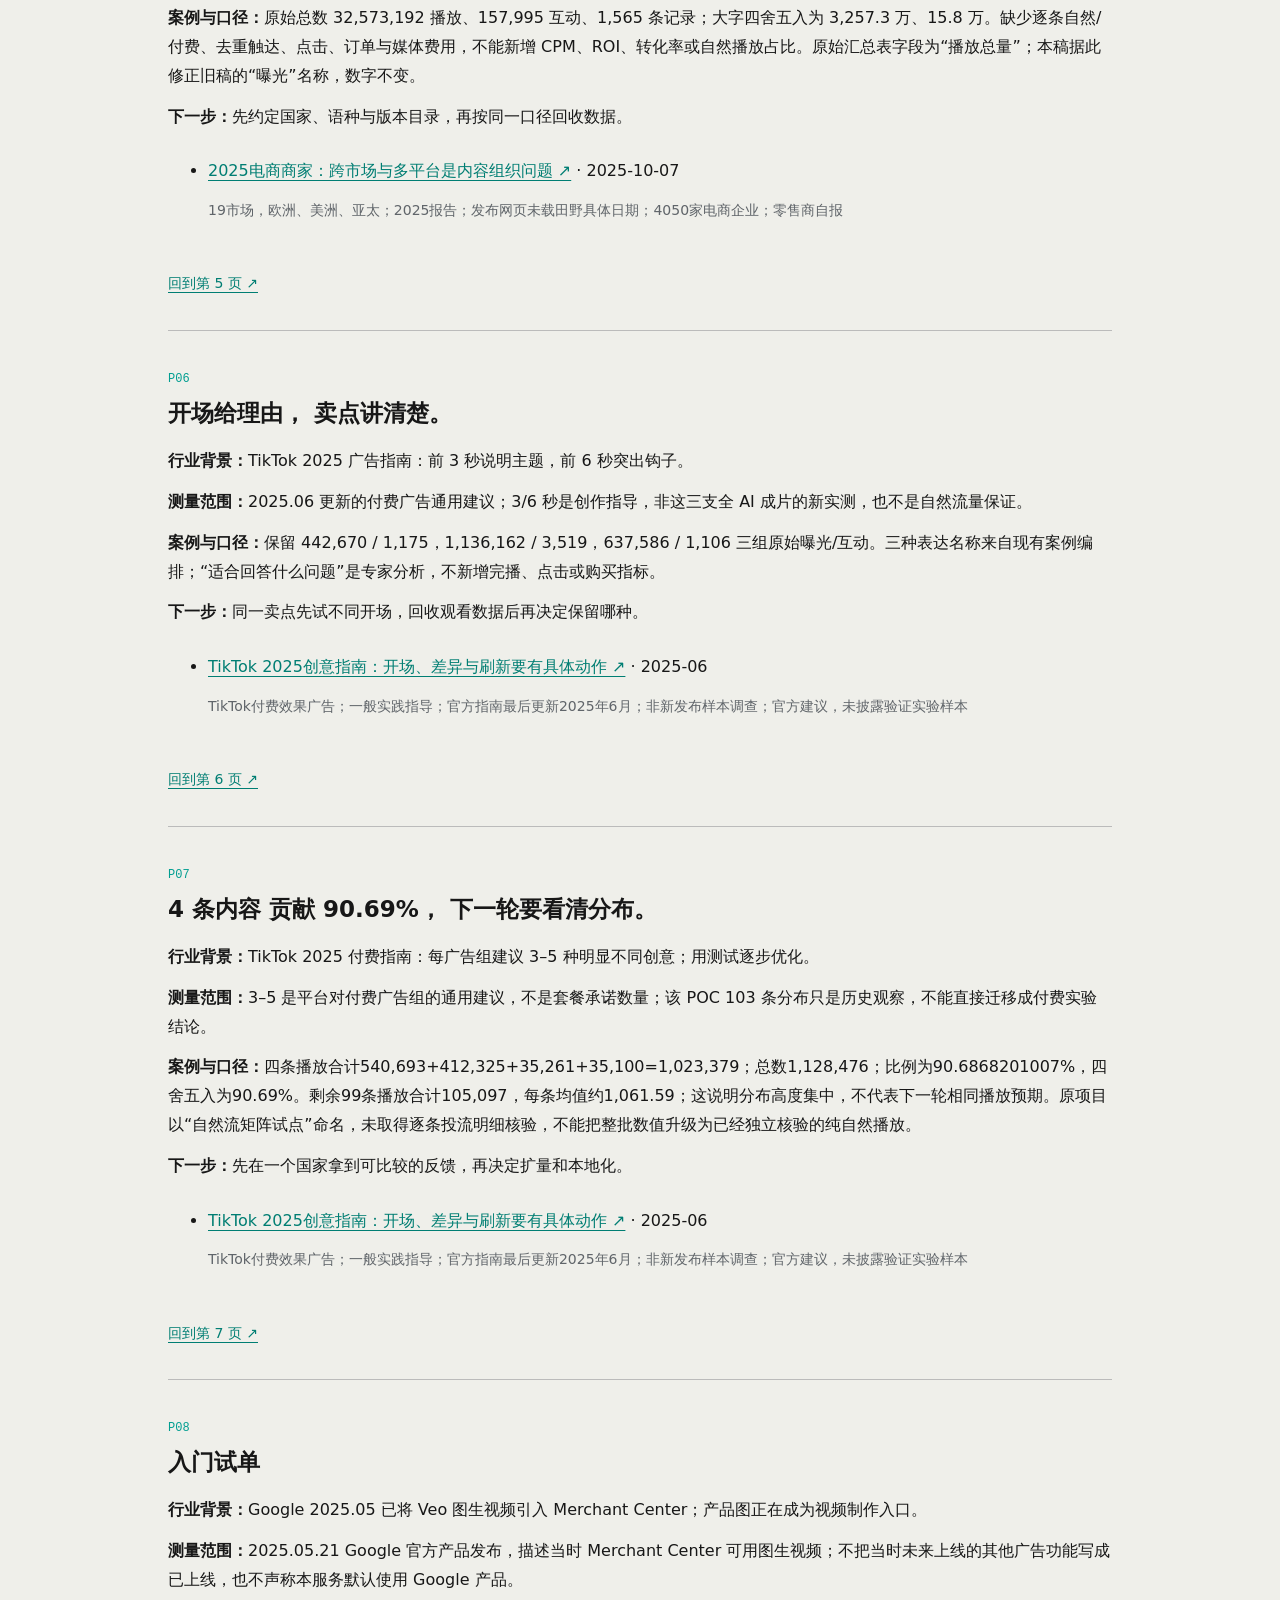
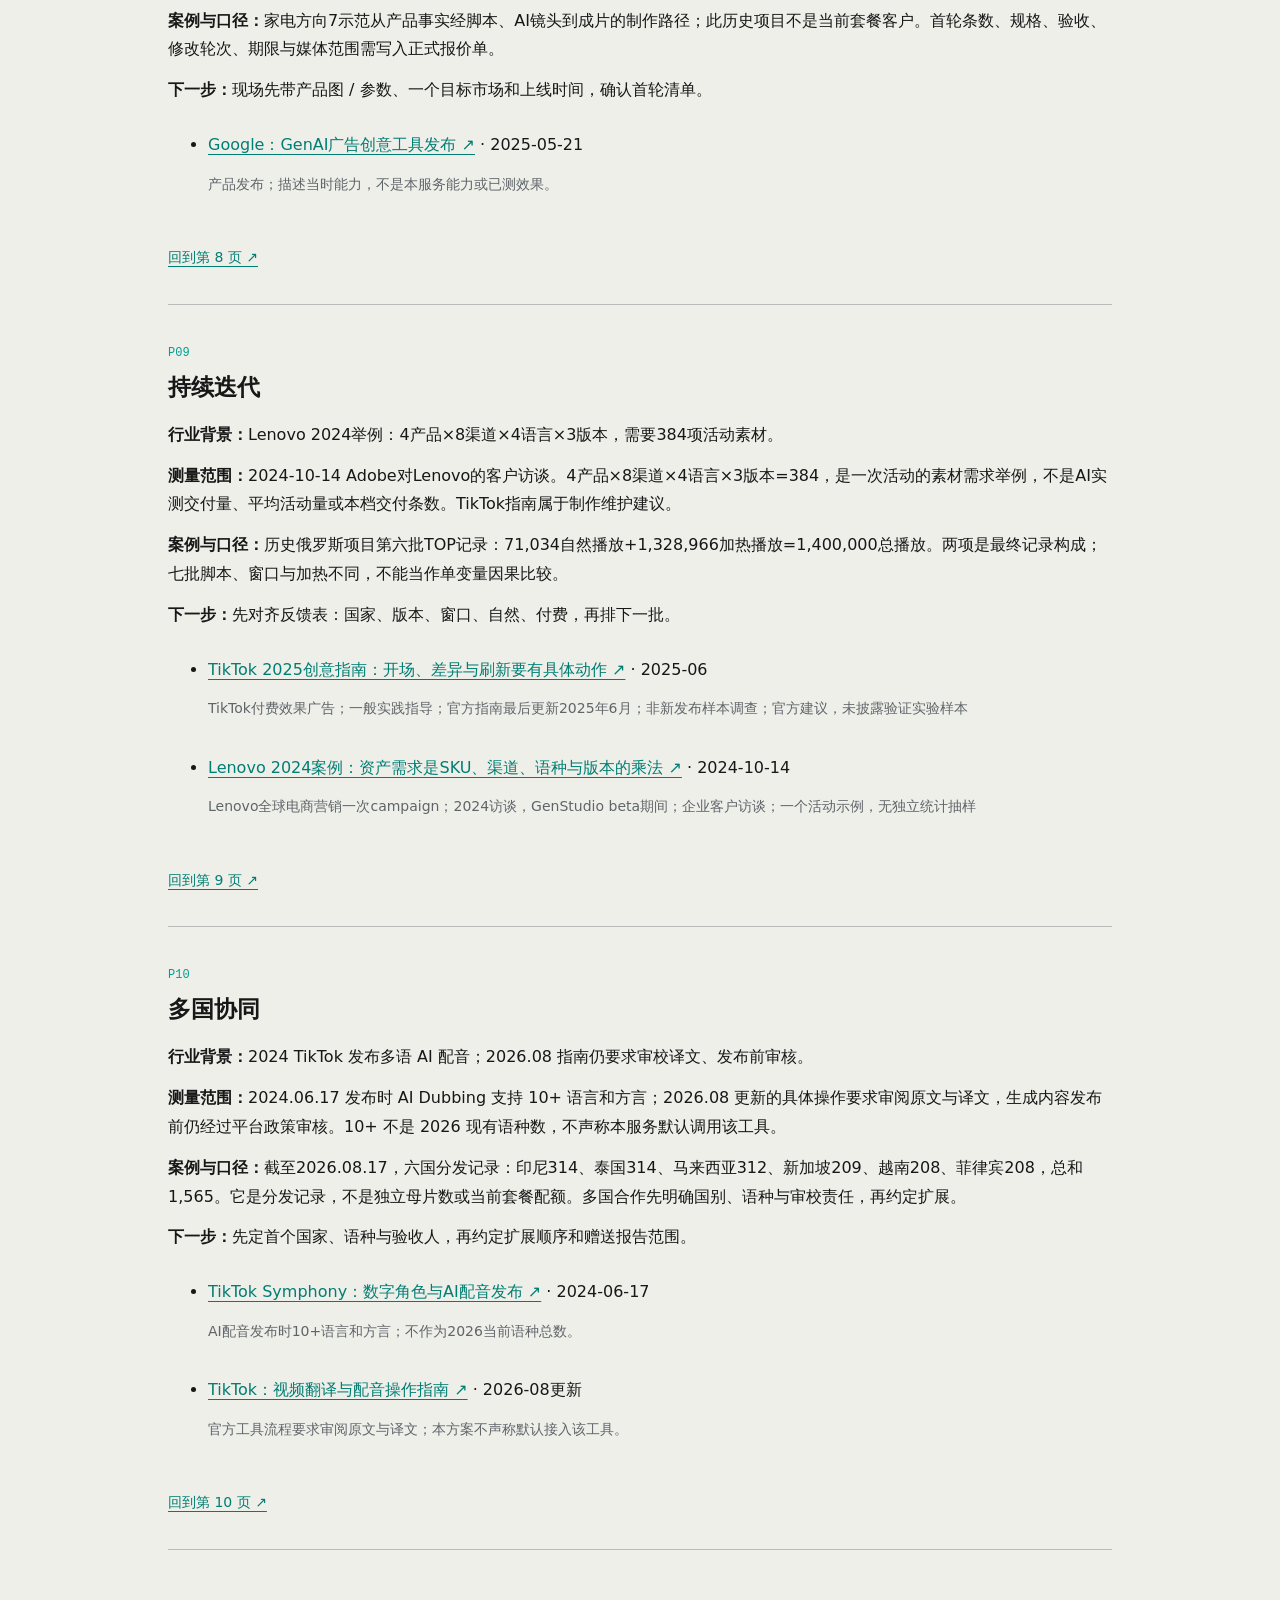
==== commit 30306d6e: "Clarify P03 historical case proof with readable original metrics" ====
--- a/sources.html
+++ b/sources.html
@@ -6,9 +6,14 @@
 <p><b>GEA：</b>当前官方产品页定义为企业级智能体系统，连接企业Context、人员、数据与现有系统，在治理边界内推进任务。本页“业务信息→策略与创意→内容制作→反馈迭代”是面向内容业务的讲述示意，不是产品界面或完整架构，也不表示本次套餐包含GEA部署或所有系统连接。</p>
 <p><b>讲者介绍：</b>职务“特赞内容工厂业务负责人”沿用本人确认。三条经验总结是职责与实践方向，结合本稿的消费电子、家电、电商内容项目材料；没有追加个人从业年数、个人客户数、个人主导归属或个人曝光成绩。项目实物与数据见<a href="./index.html#p5">第5页</a>、<a href="./index.html#p6">第6页</a>与<a href="./index.html#p9">第9页</a>。</p>
 <p><b>肖像：</b>由讲者提供的本人演讲照片自然修饰，调整光线、背景与构图；用于本次讲者介绍。</p>
-<ul><li id="p02-tezign-official"><a href="https://www.tezign.com/" target="_blank" rel="noopener noreferrer">特赞官网：公司定位与规模 ↗</a> · 核对2026-10-12，规模截至2026-07</li><li><a href="https://www.tezign.com/products/gea" target="_blank" rel="noopener noreferrer">GEA 官方产品页：企业级智能体系统 ↗</a> · 核对2026-10-12</li><li><a href="https://www.tezign.com/page/aboutus/" target="_blank" rel="noopener noreferrer">特赞历史公司介绍：2020 Fast Company 榜单 ↗</a> · 保留历史年份，仅采用荣誉条目</li><li><a href="https://www.tezign.com/updates/tezign-tech-enterprise-intelligent-agent-awards" target="_blank" rel="noopener noreferrer">特赞：2026非凡奖产品与案例奖 ↗</a> · 发布2026-07-23；本稿只列具体产品奖，不用文中相互矛盾的奖项总数</li><li><a href="https://www.tezign.com/updates/tezhan-technology-agi-top-30-2026" target="_blank" rel="noopener noreferrer">特赞：2026中国AGI创新影响力机构TOP30 ↗</a> · 发布2026-08-05，发布方Founder Park</li></ul><a class="back" href="./index.html#p2">回到第 2 页 ↗</a></article><article id="p03" data-page="3"><span class="number">P03</span><h2>产品准备好了， 内容还没跟上。</h2>
-<p><b>行业背景：</b>Adobe 2025：37%受访营销人称付费社媒缺新鲜创意；需提前备好下一批。</p><p><b>测量范围：</b>Adobe 2025调查超过1,600名营销人；37%指付费社媒新创意变化不足的受访选择。TikTok指南针对广告创意维护，属于制作建议。</p><p><b>案例与口径：</b>一支内容的 54.1 万播放不证明本土化在全部国家一定胜出；七批更换脚本不等于受控 A/B。关键商业问题是提前准备可接替版本，而非承诺素材永不疲劳。</p>
-<p><b>下一步：</b>把产品、国家和上线时间给我们，先列出这一轮的内容缺口。</p><ul><li id="p03-sf70cbce25d"><a href="https://ads.tiktok.com/resources/help/article/creative-best-practices?lang=en" target="_blank" rel="noopener noreferrer">TikTok 2025创意指南：开场、差异与刷新要有具体动作 ↗</a> · 2025-06<p>TikTok付费效果广告；一般实践指导；官方指南最后更新2025年6月；非新发布样本调查；官方建议，未披露验证实验样本</p></li><li id="p03-sb40da4c445"><a href="https://business.adobe.com/blog/71-percent-of-marketers-say-content-demand-to-increase-5x" target="_blank" rel="noopener noreferrer">Adobe 2025内容需求调查 ↗</a> · 2025-06-16<p>超过1,600名营销人；自报需求与工作流，非独立效果实验。</p></li></ul><a class="back" href="./index.html#p3">回到第 3 页 ↗</a></article><article id="p04" data-page="4"><span class="number">P04</span><h2>21支作品，按制作路径看内容</h2>
+<ul><li id="p02-tezign-official"><a href="https://www.tezign.com/" target="_blank" rel="noopener noreferrer">特赞官网：公司定位与规模 ↗</a> · 核对2026-10-12，规模截至2026-07</li><li><a href="https://www.tezign.com/products/gea" target="_blank" rel="noopener noreferrer">GEA 官方产品页：企业级智能体系统 ↗</a> · 核对2026-10-12</li><li><a href="https://www.tezign.com/page/aboutus/" target="_blank" rel="noopener noreferrer">特赞历史公司介绍：2020 Fast Company 榜单 ↗</a> · 保留历史年份，仅采用荣誉条目</li><li><a href="https://www.tezign.com/updates/tezign-tech-enterprise-intelligent-agent-awards" target="_blank" rel="noopener noreferrer">特赞：2026非凡奖产品与案例奖 ↗</a> · 发布2026-07-23；本稿只列具体产品奖，不用文中相互矛盾的奖项总数</li><li><a href="https://www.tezign.com/updates/tezhan-technology-agi-top-30-2026" target="_blank" rel="noopener noreferrer">特赞：2026中国AGI创新影响力机构TOP30 ↗</a> · 发布2026-08-05，发布方Founder Park</li></ul><a class="back" href="./index.html#p2">回到第 2 页 ↗</a></article><article id="p03" data-page="3"><span class="number">P03</span><h2>产品准备好了，内容还没跟上。</h2>
+<p id="p03-historical-cases"><b>数据来源：</b>以下为已有海外项目的内部交付记录，本轮于2026-10-12核对留存的原始项目表与生产链路说明。客户名称脱敏。未在本轮重新抓取平台广告后台，数字不是独立平台审计或未来效果保证。</p>
+<p><b>全 AI 家电：113.6万单条曝光。</b>生产链路说明“结果案例”中的方向7完整成片，原值1,136,162曝光、3,519互动；从产品资料生成场景与镜头。案例含付费投流，逐条自然／付费拆分和精确统计截止日未提供。展示值由1,136,162÷10,000四舍五入至一位小数得到。</p>
+<p><b>消费电子：140万单条总播放。</b>海外半年度复盘中的俄罗斯试点，第六批TOP单条记录：71,034自然字段＋1,328,966加热字段＝1,400,000总播放。自然字段可包含开始加热后同步产生的流量，该算式只说明最终记录构成。项目有第一批至第七批持续交付记录，脚本、投放窗口与加热条件不同；不能视作投流前后对照或受控A/B实验。</p>
+<p><b>东盟试点：54.1万单条播放。</b>东盟TikTok POC数据汇总，测试窗口2026-05-25至28；印度尼西亚“印尼本土”脚本的一条样本，原值540,693播放、1,475互动。该条自然／付费未拆分。54.1万为540,693÷10,000四舍五入至一位小数；不是全POC、方向合计或独立触达人数。</p>
+<p><b>本页表达：</b>三列分别对应新品没有实拍素材、旧内容需要接替版本、多国需要本地表达的客户困境。动作句为服务方法总结；三项历史记录各有统计范围，不能合计、排列成同条件效果对照，不能推导十倍提升、订单、ROI或下一轮承诺。</p>
+<p><b>查看实例：</b><a href="./index.html#p6">全AI生产链路 ↗</a> · <a href="./index.html#p9">俄罗斯七批迭代与播放构成 ↗</a> · <a href="./index.html#p7">本土脚本与内容赛马 ↗</a></p>
+<a class="back" href="./index.html#p3">回到第 3 页 ↗</a></article><article id="p04" data-page="4"><span class="number">P04</span><h2>21支作品，按制作路径看内容</h2>
 <p><b>行业背景：</b>2024东南亚视频电商占电商GMV的20%（含短视频与直播）。</p><p><b>测量范围：</b>Google/Temasek/Bain《e-Conomy SEA 2024》，2024-11-05官方说明；东南亚六市场区域研究。20%为视频电商在电商GMV中的占比，涵盖直播与短视频；不是TikTok份额、AI内容份额或本服务可获取市场规模。</p><p><b>案例与口径：</b>21支完整作品按制作路径分类：手机与电商素材混剪、AI前贴加素材混剪、纯AI动画、纯AI家电。纯AI动画110万为投流播放，家电方向7为113.6万曝光且自然/付费未拆分。制作类型不同，不能把所有作品都称作零实拍纯AI。</p>
 <p><b>下一步：</b>点开完整作品，先看制作类型，再看卖点如何在画面里被表达。</p><ul><li id="p04-s0af126b7a7"><a href="https://blog.google/company-news/inside-google/around-the-globe/google-asia/sea-economy-2024/" target="_blank" rel="noopener noreferrer">Google/Temasek/Bain：e-Conomy SEA 2024 ↗</a> · 2024-11-05<p>东南亚六市场区域研究，视频电商GMV包括短视频与直播。</p></li></ul><a class="back" href="./index.html#p4">回到第 4 页 ↗</a></article><article id="p05" data-page="5"><span class="number">P05</span><h2>六国同场推进， 数据逐国复盘。</h2>
 <p><b>行业背景：</b>DHL 2025：64% 受访电商企业已向海外销售；多国交付要落实到国别和语种。</p><p><b>测量范围：</b>4,050 家电商企业、19 个市场的 2025 企业调查；64% 不是所有中国跨境商家比例。后一分句为本方案建议。</p><p><b>案例与口径：</b>原始总数 32,573,192 播放、157,995 互动、1,565 条记录；大字四舍五入为 3,257.3 万、15.8 万。缺少逐条自然/付费、去重触达、点击、订单与媒体费用，不能新增 CPM、ROI、转化率或自然播放占比。原始汇总表字段为“播放总量”；本稿据此修正旧稿的“曝光”名称，数字不变。</p>
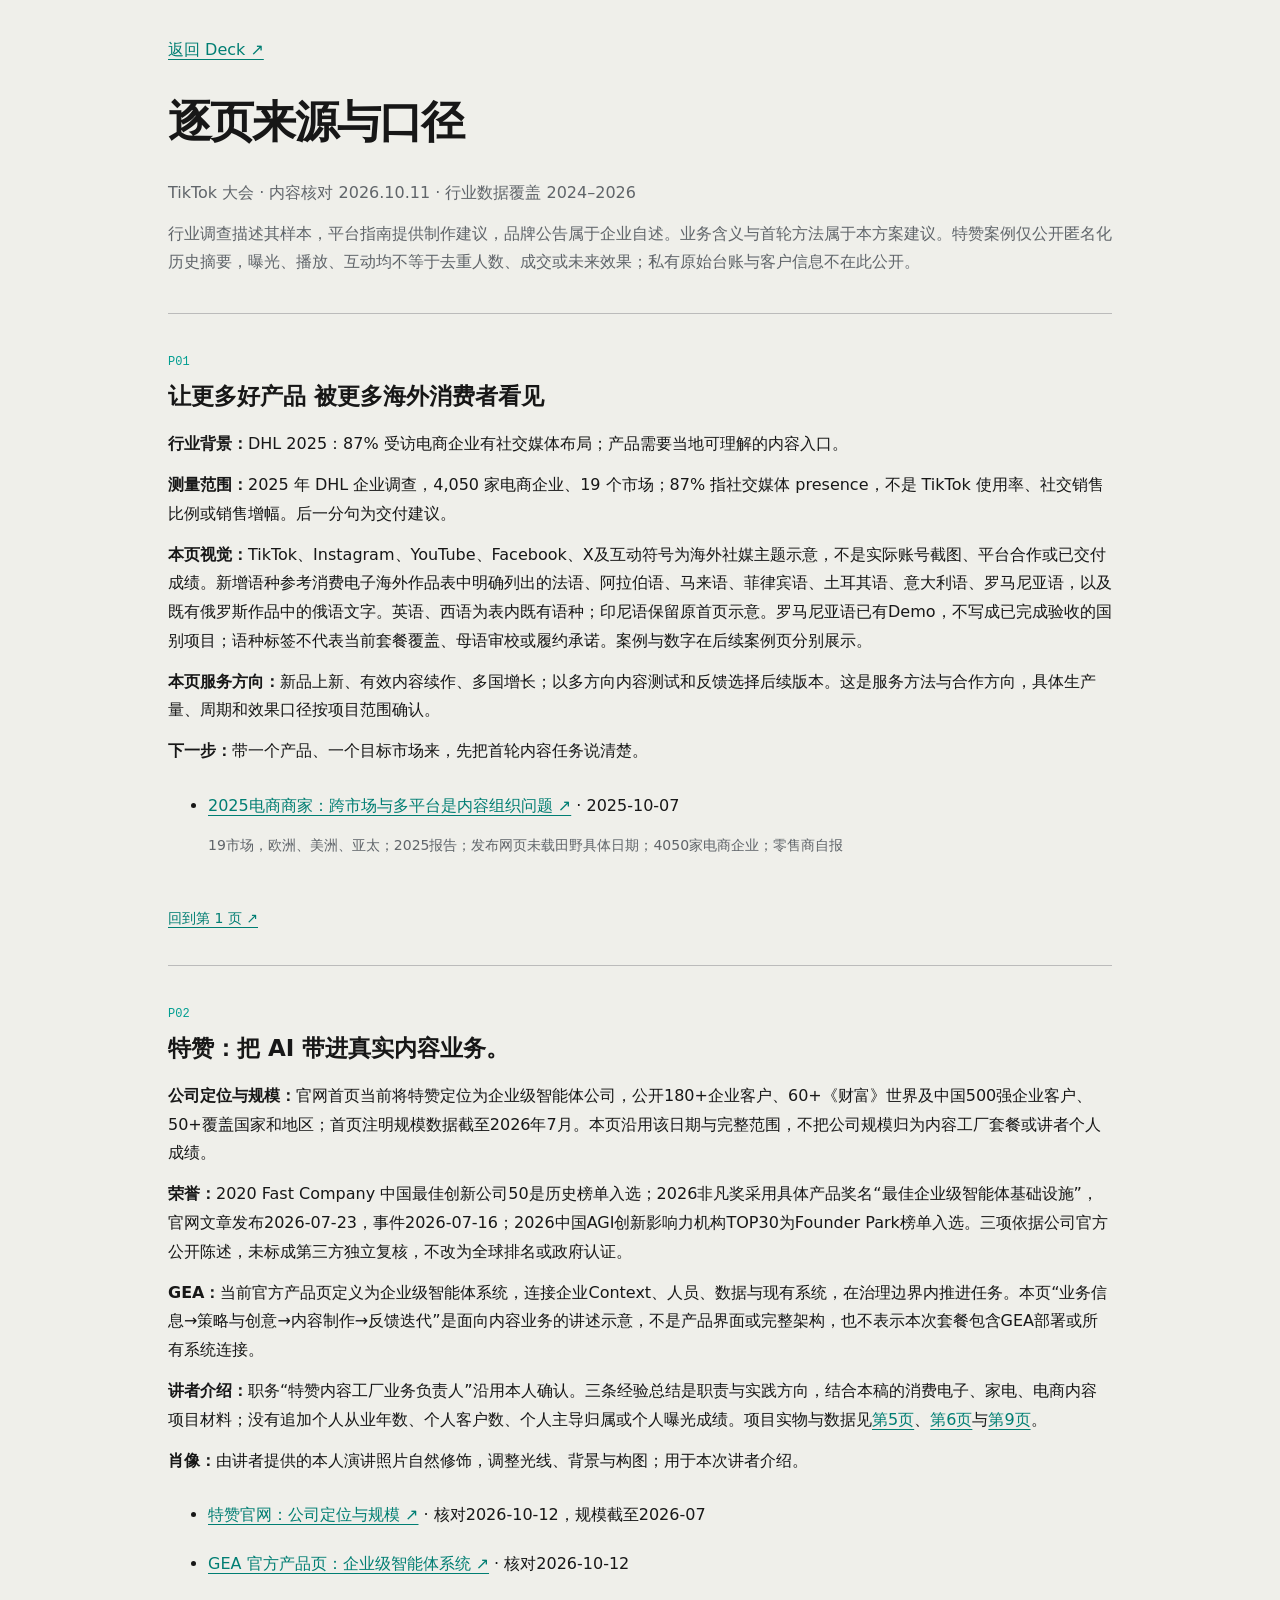
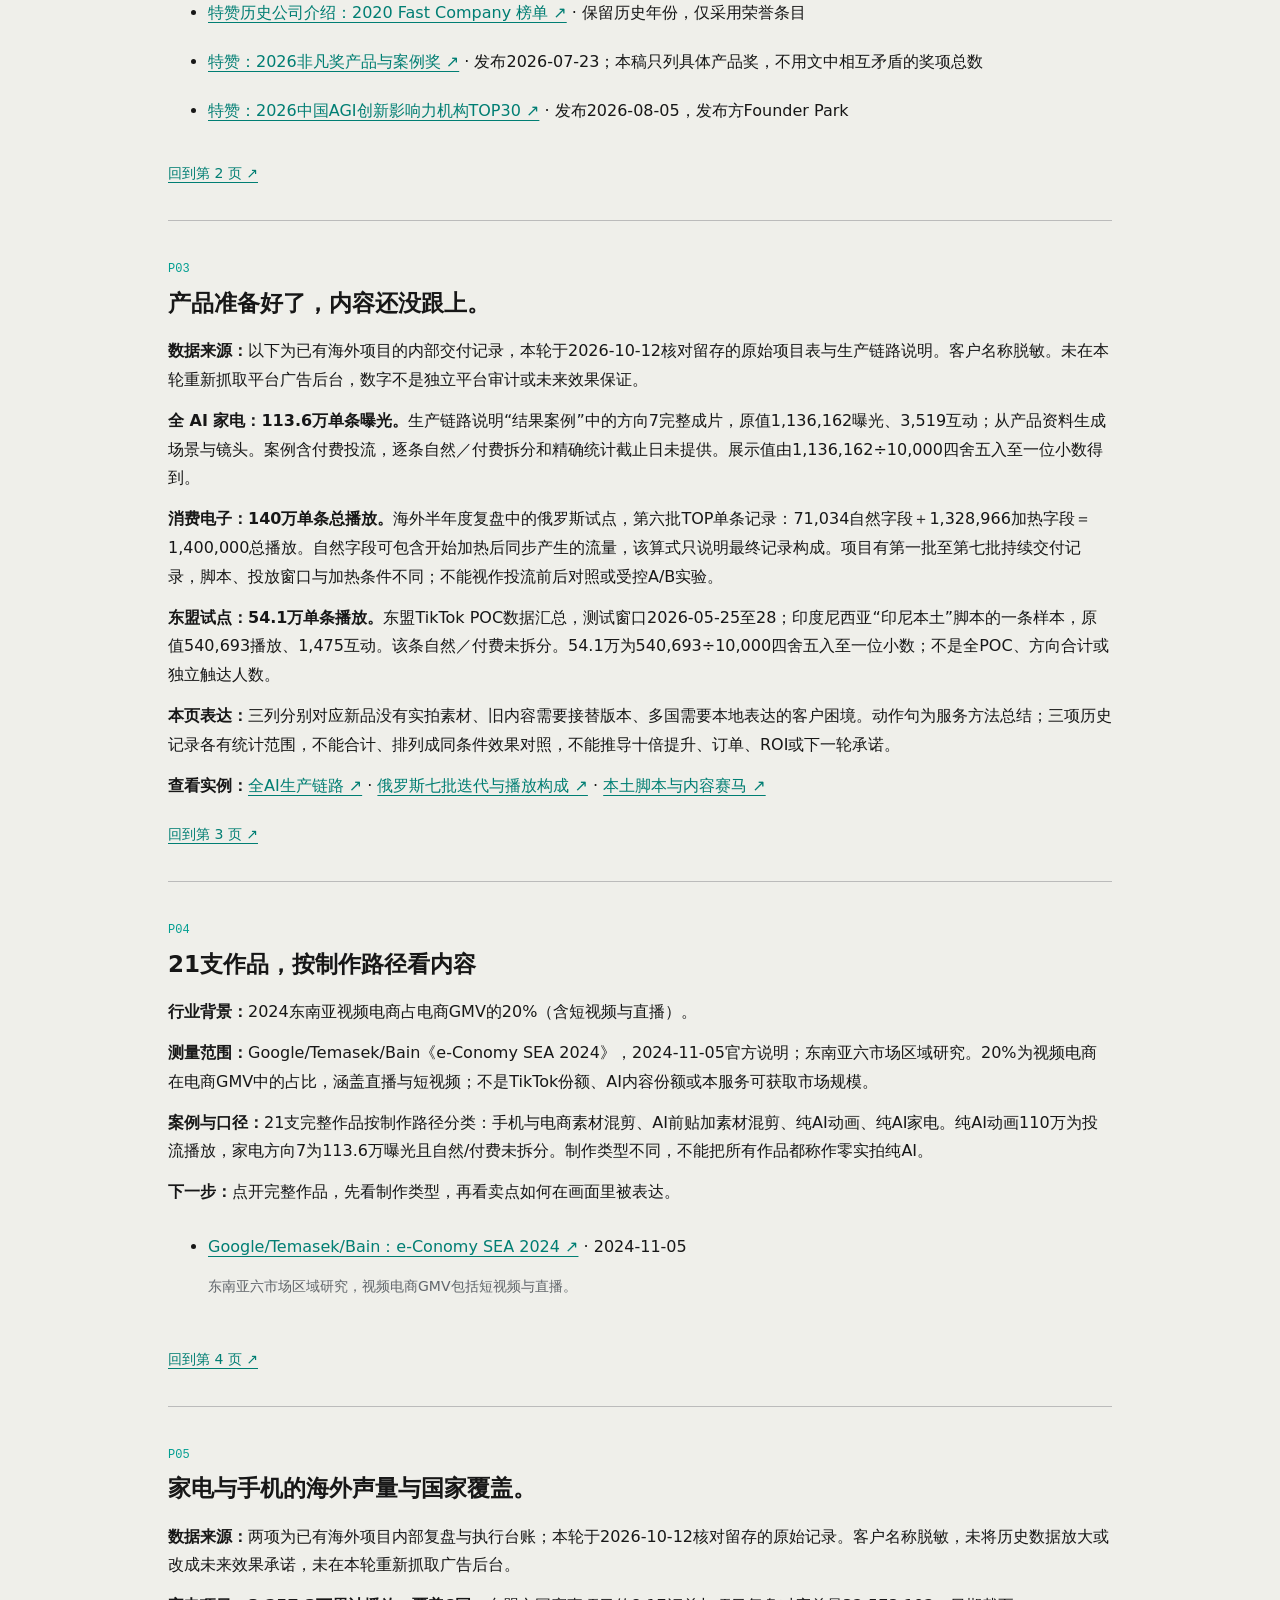
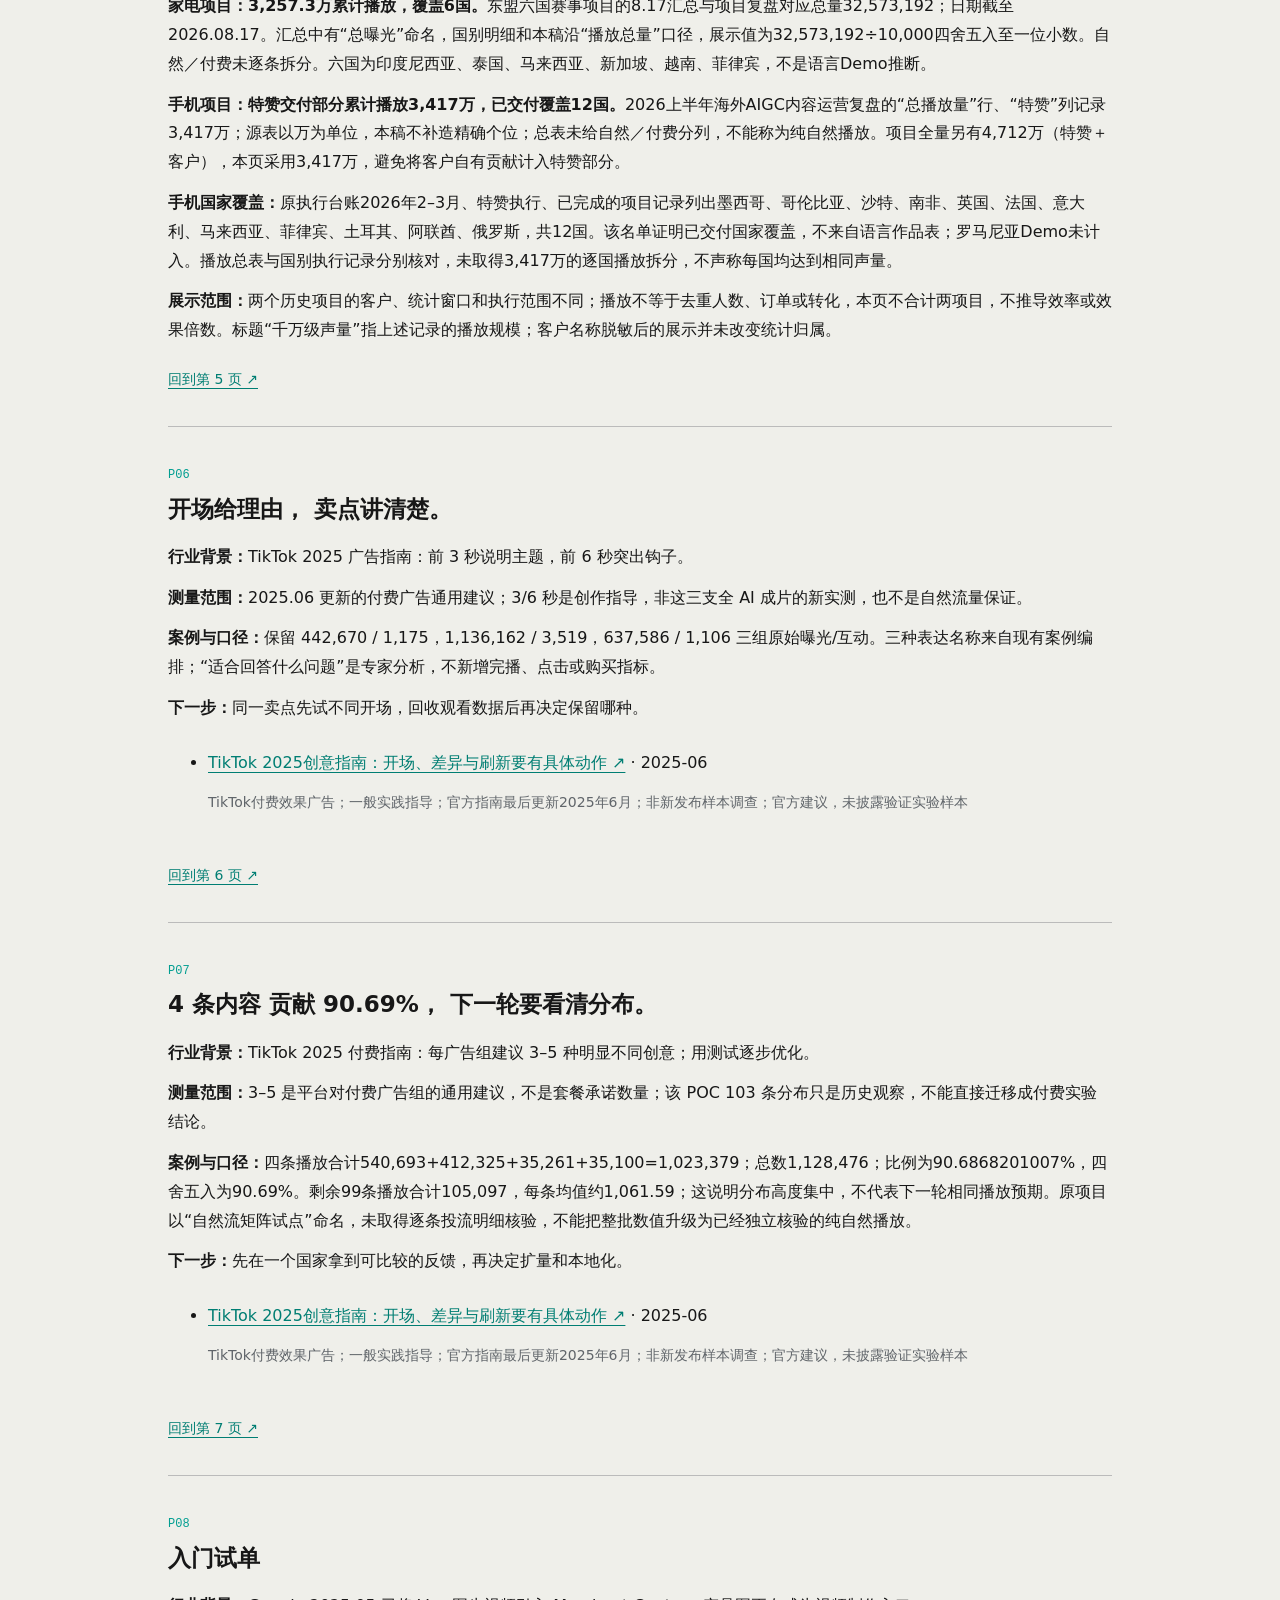
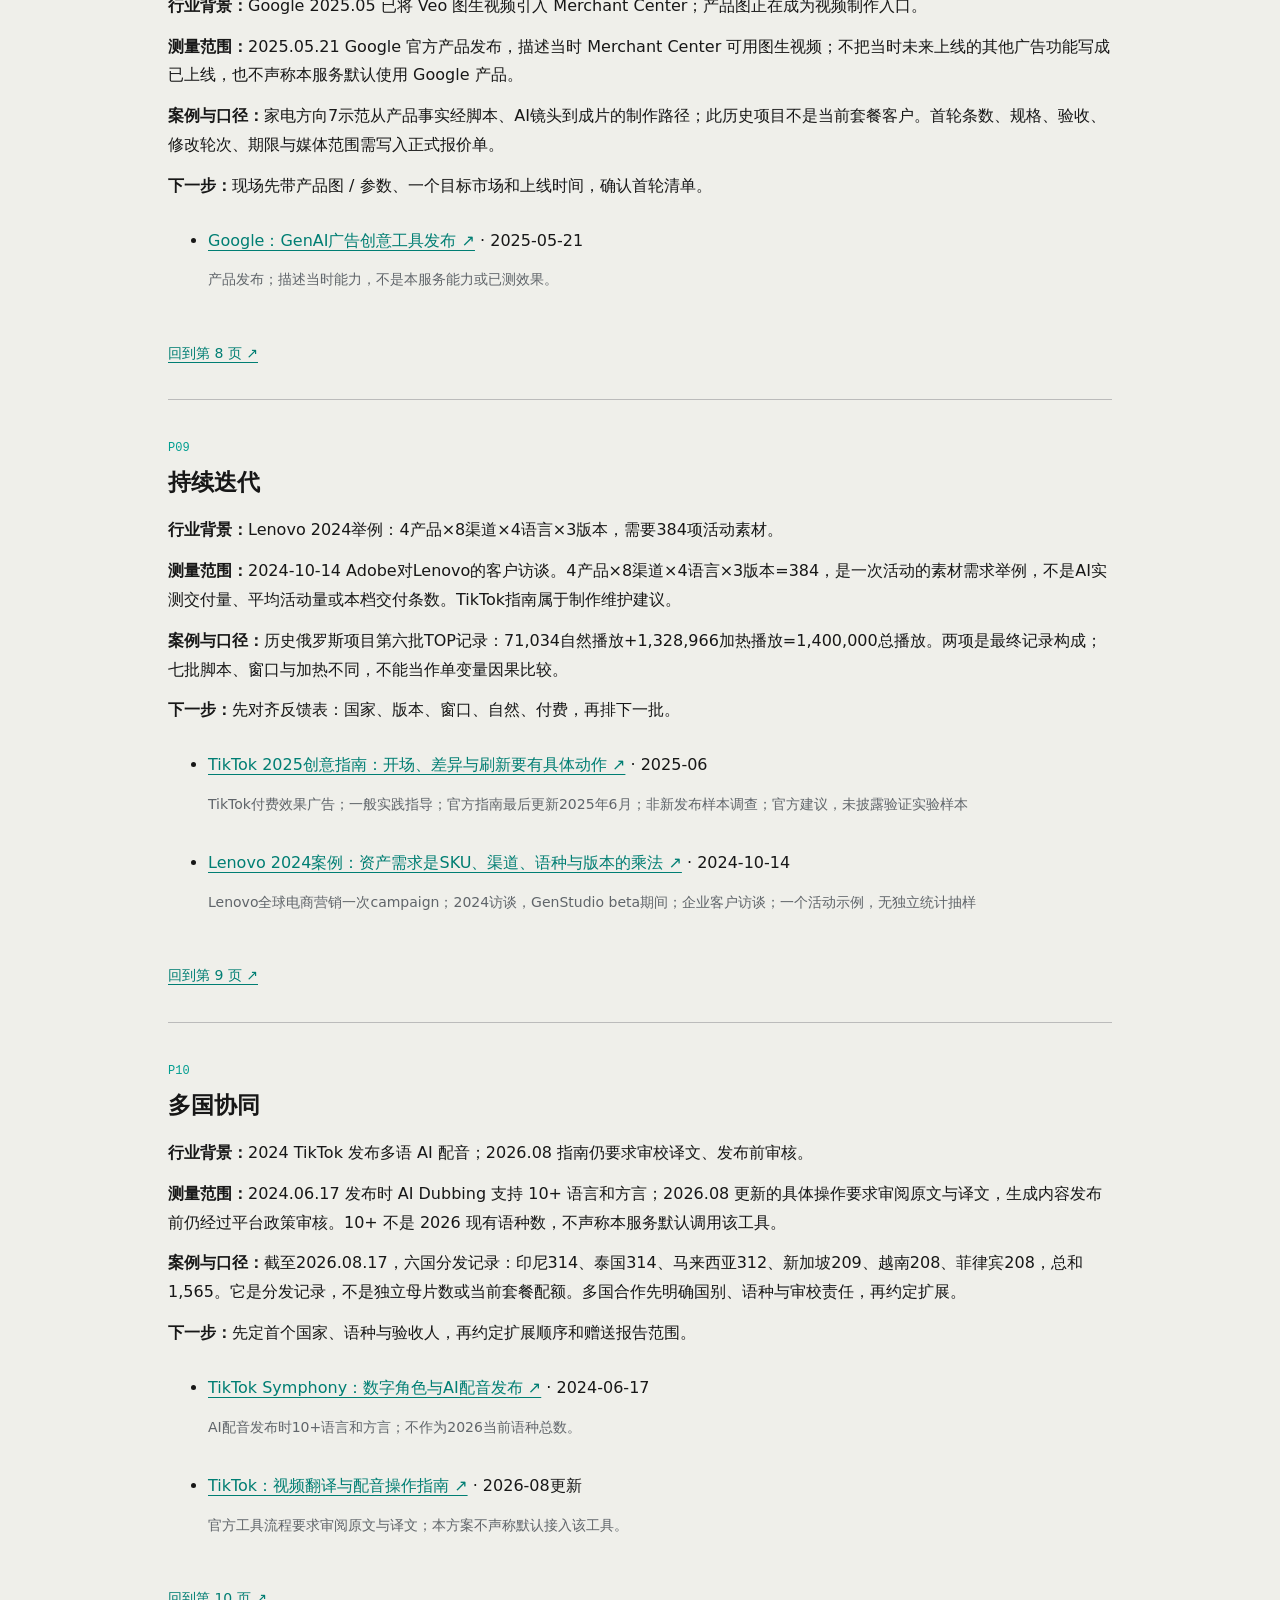
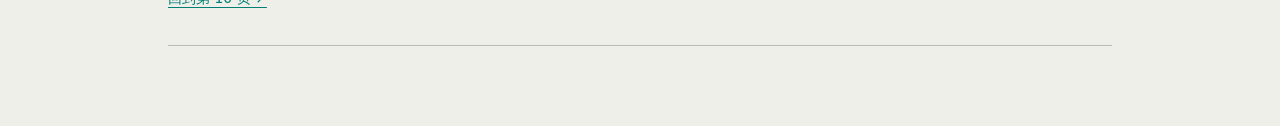
==== commit 93d60da0: "Simplify P03 and show two client results on P05" ====
--- a/sources.html
+++ b/sources.html
@@ -15,9 +15,13 @@
 <p><b>查看实例：</b><a href="./index.html#p6">全AI生产链路 ↗</a> · <a href="./index.html#p9">俄罗斯七批迭代与播放构成 ↗</a> · <a href="./index.html#p7">本土脚本与内容赛马 ↗</a></p>
 <a class="back" href="./index.html#p3">回到第 3 页 ↗</a></article><article id="p04" data-page="4"><span class="number">P04</span><h2>21支作品，按制作路径看内容</h2>
 <p><b>行业背景：</b>2024东南亚视频电商占电商GMV的20%（含短视频与直播）。</p><p><b>测量范围：</b>Google/Temasek/Bain《e-Conomy SEA 2024》，2024-11-05官方说明；东南亚六市场区域研究。20%为视频电商在电商GMV中的占比，涵盖直播与短视频；不是TikTok份额、AI内容份额或本服务可获取市场规模。</p><p><b>案例与口径：</b>21支完整作品按制作路径分类：手机与电商素材混剪、AI前贴加素材混剪、纯AI动画、纯AI家电。纯AI动画110万为投流播放，家电方向7为113.6万曝光且自然/付费未拆分。制作类型不同，不能把所有作品都称作零实拍纯AI。</p>
-<p><b>下一步：</b>点开完整作品，先看制作类型，再看卖点如何在画面里被表达。</p><ul><li id="p04-s0af126b7a7"><a href="https://blog.google/company-news/inside-google/around-the-globe/google-asia/sea-economy-2024/" target="_blank" rel="noopener noreferrer">Google/Temasek/Bain：e-Conomy SEA 2024 ↗</a> · 2024-11-05<p>东南亚六市场区域研究，视频电商GMV包括短视频与直播。</p></li></ul><a class="back" href="./index.html#p4">回到第 4 页 ↗</a></article><article id="p05" data-page="5"><span class="number">P05</span><h2>六国同场推进， 数据逐国复盘。</h2>
-<p><b>行业背景：</b>DHL 2025：64% 受访电商企业已向海外销售；多国交付要落实到国别和语种。</p><p><b>测量范围：</b>4,050 家电商企业、19 个市场的 2025 企业调查；64% 不是所有中国跨境商家比例。后一分句为本方案建议。</p><p><b>案例与口径：</b>原始总数 32,573,192 播放、157,995 互动、1,565 条记录；大字四舍五入为 3,257.3 万、15.8 万。缺少逐条自然/付费、去重触达、点击、订单与媒体费用，不能新增 CPM、ROI、转化率或自然播放占比。原始汇总表字段为“播放总量”；本稿据此修正旧稿的“曝光”名称，数字不变。</p>
-<p><b>下一步：</b>先约定国家、语种与版本目录，再按同一口径回收数据。</p><ul><li id="p05-s99ecc4c2ac"><a href="https://group.dhl.com/en/media-relations/press-releases/2025/dhl-e-commerce-trends-report-2025-business-edition.html" target="_blank" rel="noopener noreferrer">2025电商商家：跨市场与多平台是内容组织问题 ↗</a> · 2025-10-07<p>19市场，欧洲、美洲、亚太；2025报告；发布网页未载田野具体日期；4050家电商企业；零售商自报</p></li></ul><a class="back" href="./index.html#p5">回到第 5 页 ↗</a></article><article id="p06" data-page="6"><span class="number">P06</span><h2>开场给理由， 卖点讲清楚。</h2>
+<p><b>下一步：</b>点开完整作品，先看制作类型，再看卖点如何在画面里被表达。</p><ul><li id="p04-s0af126b7a7"><a href="https://blog.google/company-news/inside-google/around-the-globe/google-asia/sea-economy-2024/" target="_blank" rel="noopener noreferrer">Google/Temasek/Bain：e-Conomy SEA 2024 ↗</a> · 2024-11-05<p>东南亚六市场区域研究，视频电商GMV包括短视频与直播。</p></li></ul><a class="back" href="./index.html#p4">回到第 4 页 ↗</a></article><article id="p05" data-page="5"><span class="number">P05</span><h2>家电与手机的海外声量与国家覆盖。</h2>
+<p id="p05-two-client-results"><b>数据来源：</b>两项为已有海外项目内部复盘与执行台账；本轮于2026-10-12核对留存的原始记录。客户名称脱敏，未将历史数据放大或改成未来效果承诺，未在本轮重新抓取广告后台。</p>
+<p><b>家电项目：3,257.3万累计播放，覆盖6国。</b>东盟六国赛事项目的8.17汇总与项目复盘对应总量32,573,192；日期截至2026.08.17。汇总中有“总曝光”命名，国别明细和本稿沿“播放总量”口径，展示值为32,573,192÷10,000四舍五入至一位小数。自然／付费未逐条拆分。六国为印度尼西亚、泰国、马来西亚、新加坡、越南、菲律宾，不是语言Demo推断。</p>
+<p><b>手机项目：特赞交付部分累计播放3,417万，已交付覆盖12国。</b>2026上半年海外AIGC内容运营复盘的“总播放量”行、“特赞”列记录3,417万；源表以万为单位，本稿不补造精确个位；总表未给自然／付费分列，不能称为纯自然播放。项目全量另有4,712万（特赞＋客户），本页采用3,417万，避免将客户自有贡献计入特赞部分。</p>
+<p><b>手机国家覆盖：</b>原执行台账2026年2–3月、特赞执行、已完成的项目记录列出墨西哥、哥伦比亚、沙特、南非、英国、法国、意大利、马来西亚、菲律宾、土耳其、阿联酋、俄罗斯，共12国。该名单证明已交付国家覆盖，不来自语言作品表；罗马尼亚Demo未计入。播放总表与国别执行记录分别核对，未取得3,417万的逐国播放拆分，不声称每国均达到相同声量。</p>
+<p><b>展示范围：</b>两个历史项目的客户、统计窗口和执行范围不同；播放不等于去重人数、订单或转化，本页不合计两项目，不推导效率或效果倍数。标题“千万级声量”指上述记录的播放规模；客户名称脱敏后的展示并未改变统计归属。</p>
+<a class="back" href="./index.html#p5">回到第 5 页 ↗</a></article><article id="p06" data-page="6"><span class="number">P06</span><h2>开场给理由， 卖点讲清楚。</h2>
 <p><b>行业背景：</b>TikTok 2025 广告指南：前 3 秒说明主题，前 6 秒突出钩子。</p><p><b>测量范围：</b>2025.06 更新的付费广告通用建议；3/6 秒是创作指导，非这三支全 AI 成片的新实测，也不是自然流量保证。</p><p><b>案例与口径：</b>保留 442,670 / 1,175，1,136,162 / 3,519，637,586 / 1,106 三组原始曝光/互动。三种表达名称来自现有案例编排；“适合回答什么问题”是专家分析，不新增完播、点击或购买指标。</p>
 <p><b>下一步：</b>同一卖点先试不同开场，回收观看数据后再决定保留哪种。</p><ul><li id="p06-sf70cbce25d"><a href="https://ads.tiktok.com/resources/help/article/creative-best-practices?lang=en" target="_blank" rel="noopener noreferrer">TikTok 2025创意指南：开场、差异与刷新要有具体动作 ↗</a> · 2025-06<p>TikTok付费效果广告；一般实践指导；官方指南最后更新2025年6月；非新发布样本调查；官方建议，未披露验证实验样本</p></li></ul><a class="back" href="./index.html#p6">回到第 6 页 ↗</a></article><article id="p07" data-page="7"><span class="number">P07</span><h2>4 条内容 贡献 90.69%， 下一轮要看清分布。</h2>
 <p><b>行业背景：</b>TikTok 2025 付费指南：每广告组建议 3–5 种明显不同创意；用测试逐步优化。</p><p><b>测量范围：</b>3–5 是平台对付费广告组的通用建议，不是套餐承诺数量；该 POC 103 条分布只是历史观察，不能直接迁移成付费实验结论。</p><p><b>案例与口径：</b>四条播放合计540,693+412,325+35,261+35,100=1,023,379；总数1,128,476；比例为90.6868201007%，四舍五入为90.69%。剩余99条播放合计105,097，每条均值约1,061.59；这说明分布高度集中，不代表下一轮相同播放预期。原项目以“自然流矩阵试点”命名，未取得逐条投流明细核验，不能把整批数值升级为已经独立核验的纯自然播放。</p>
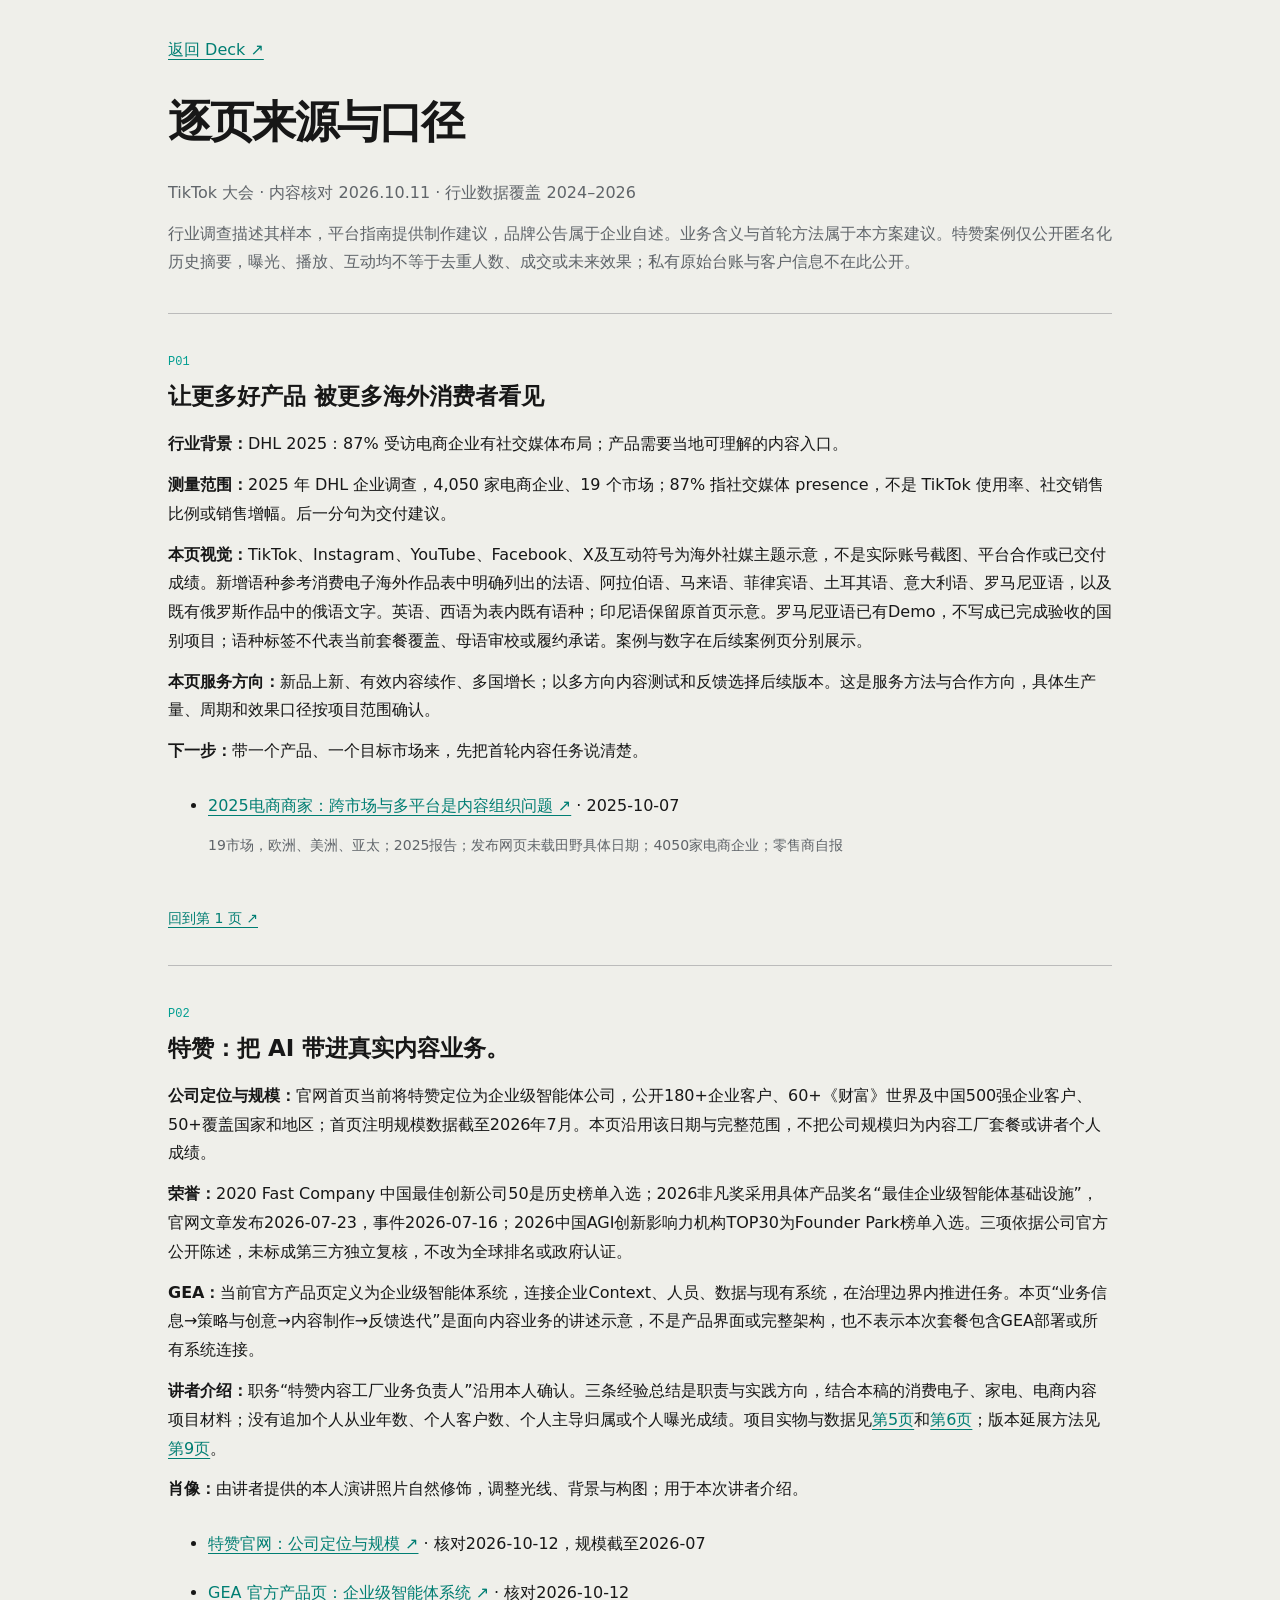
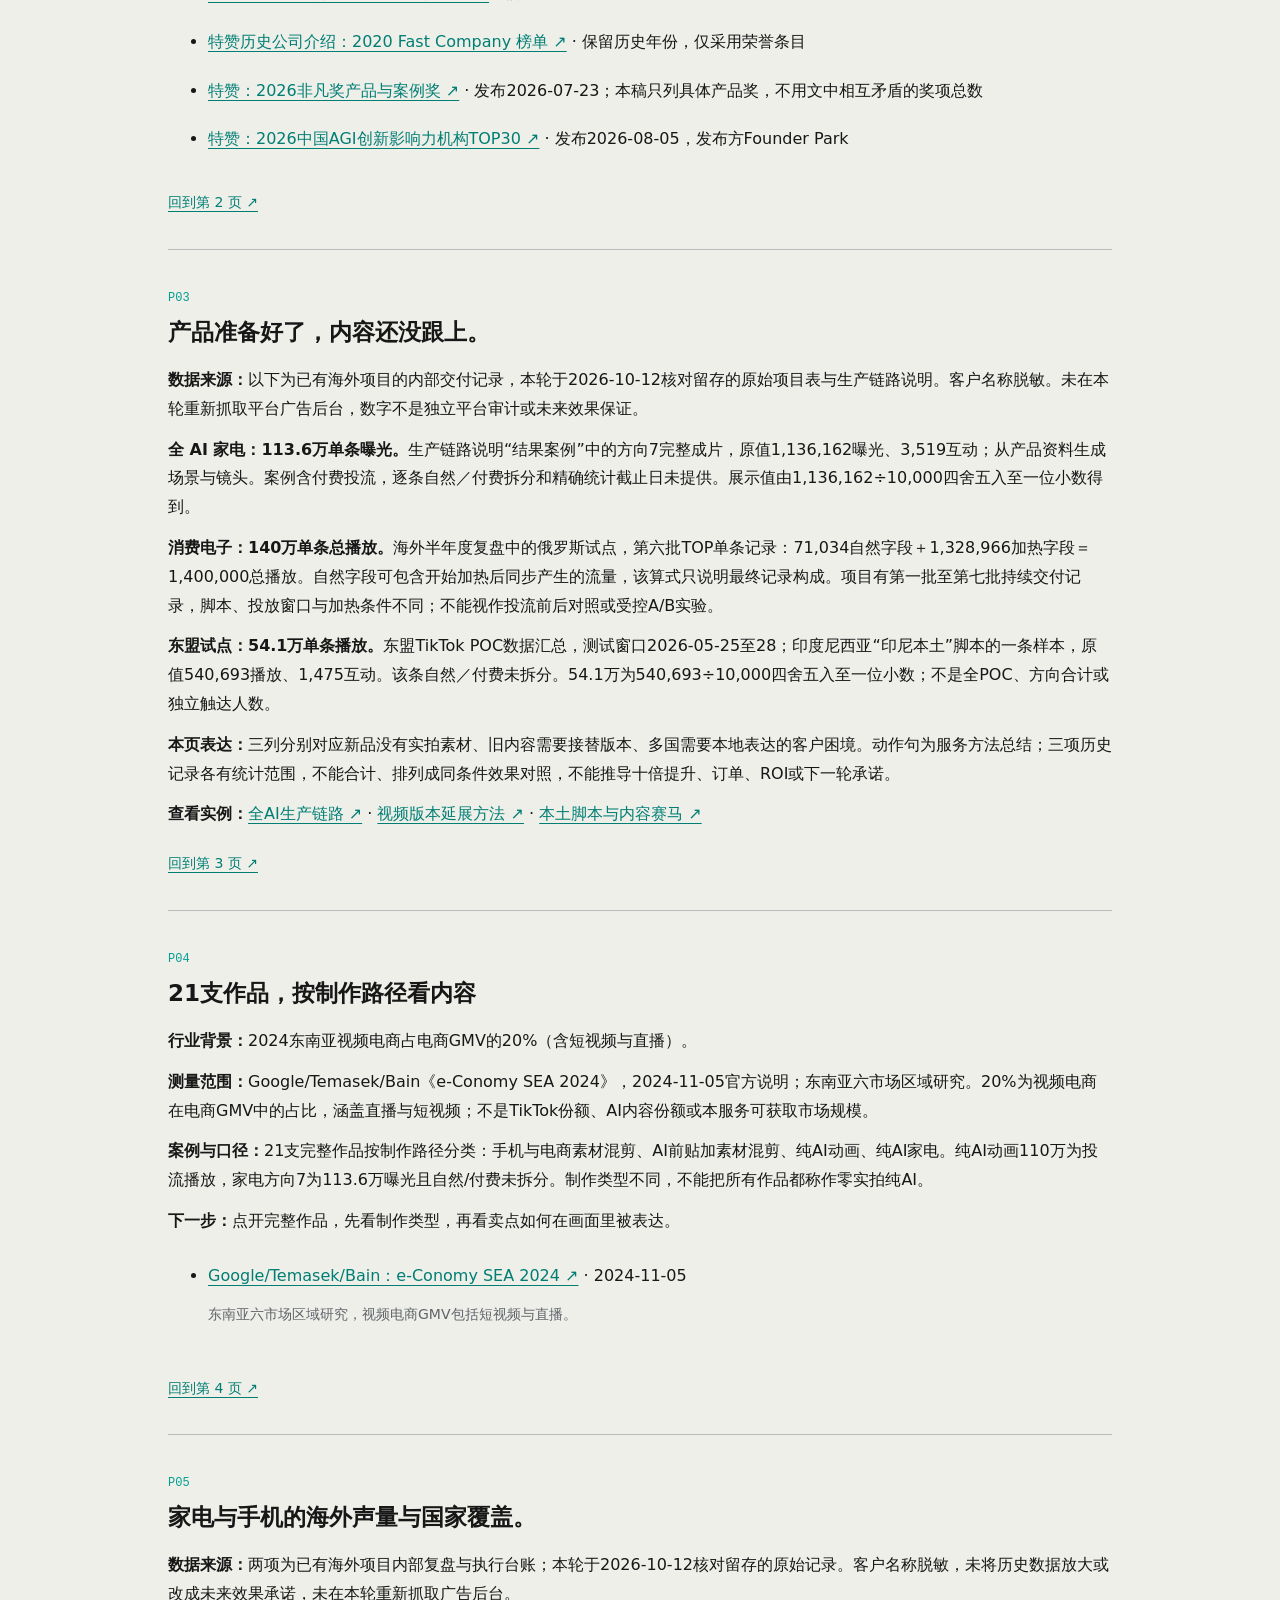
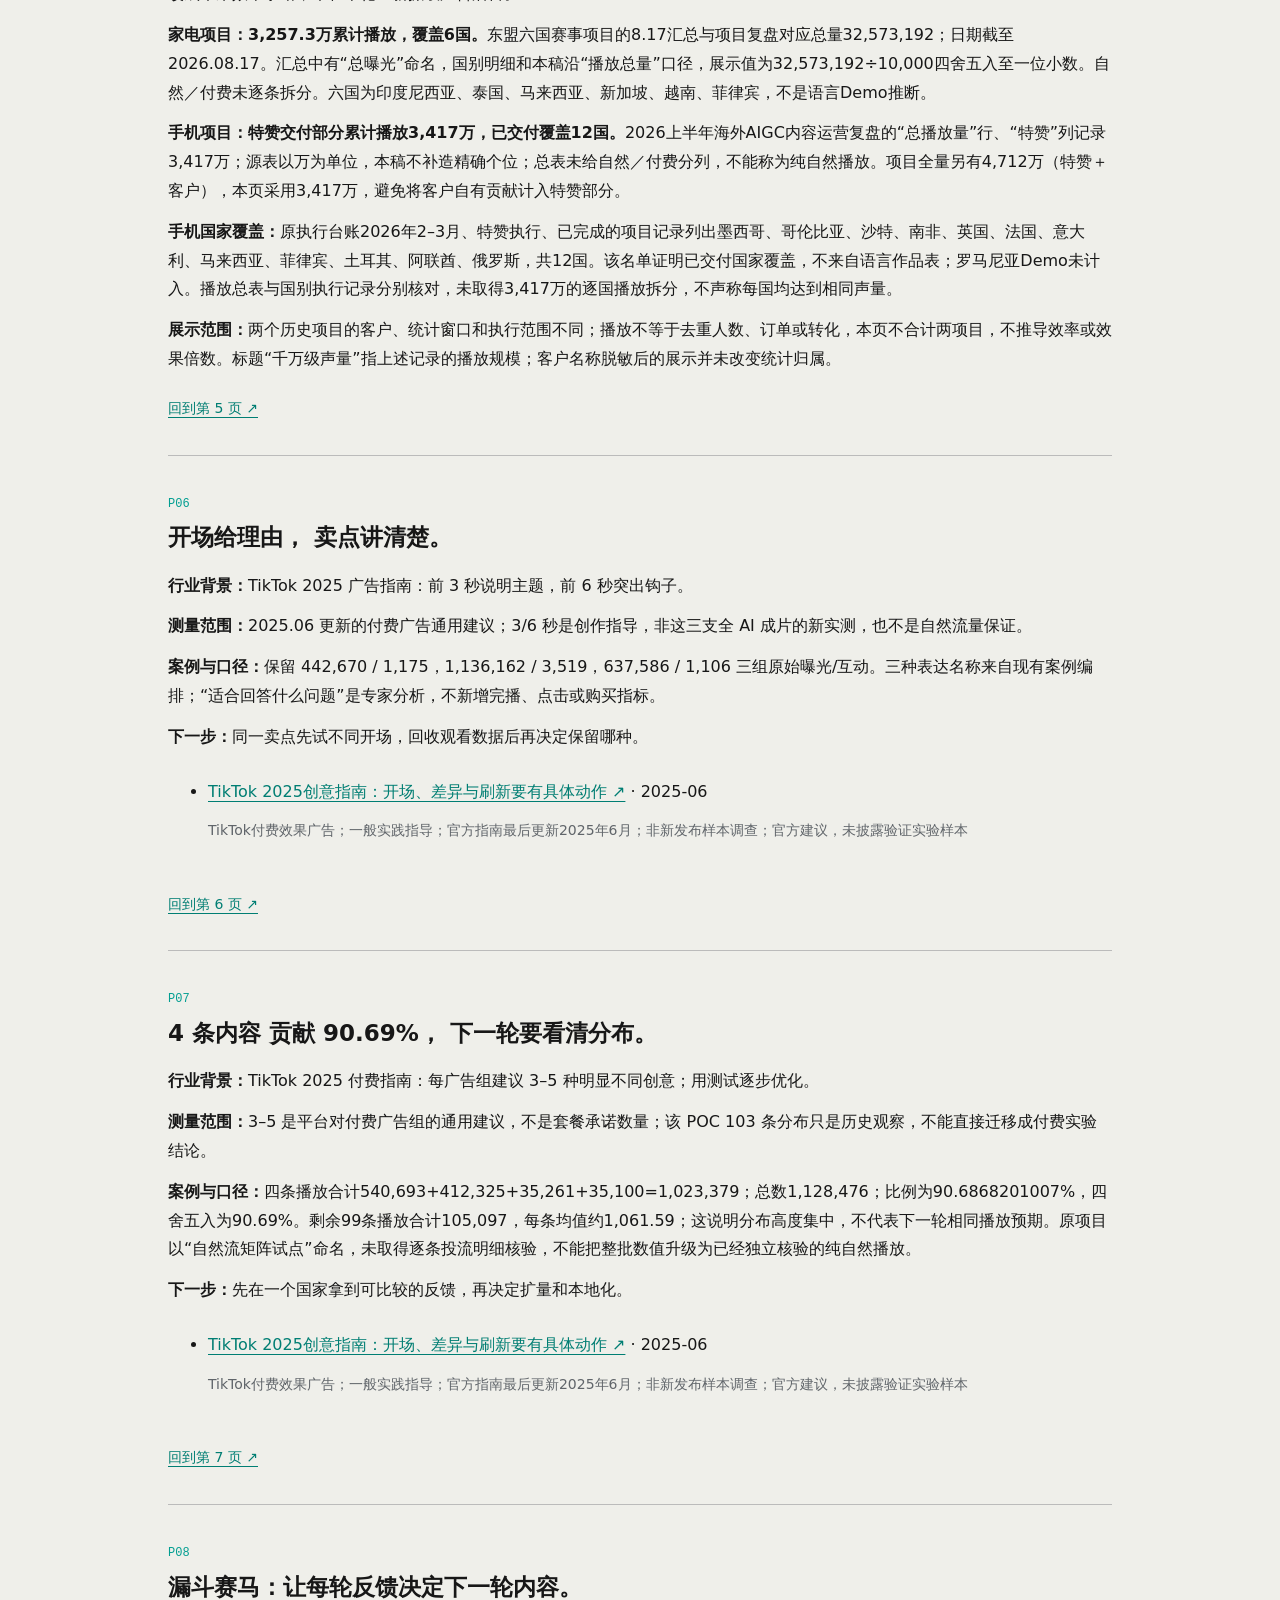
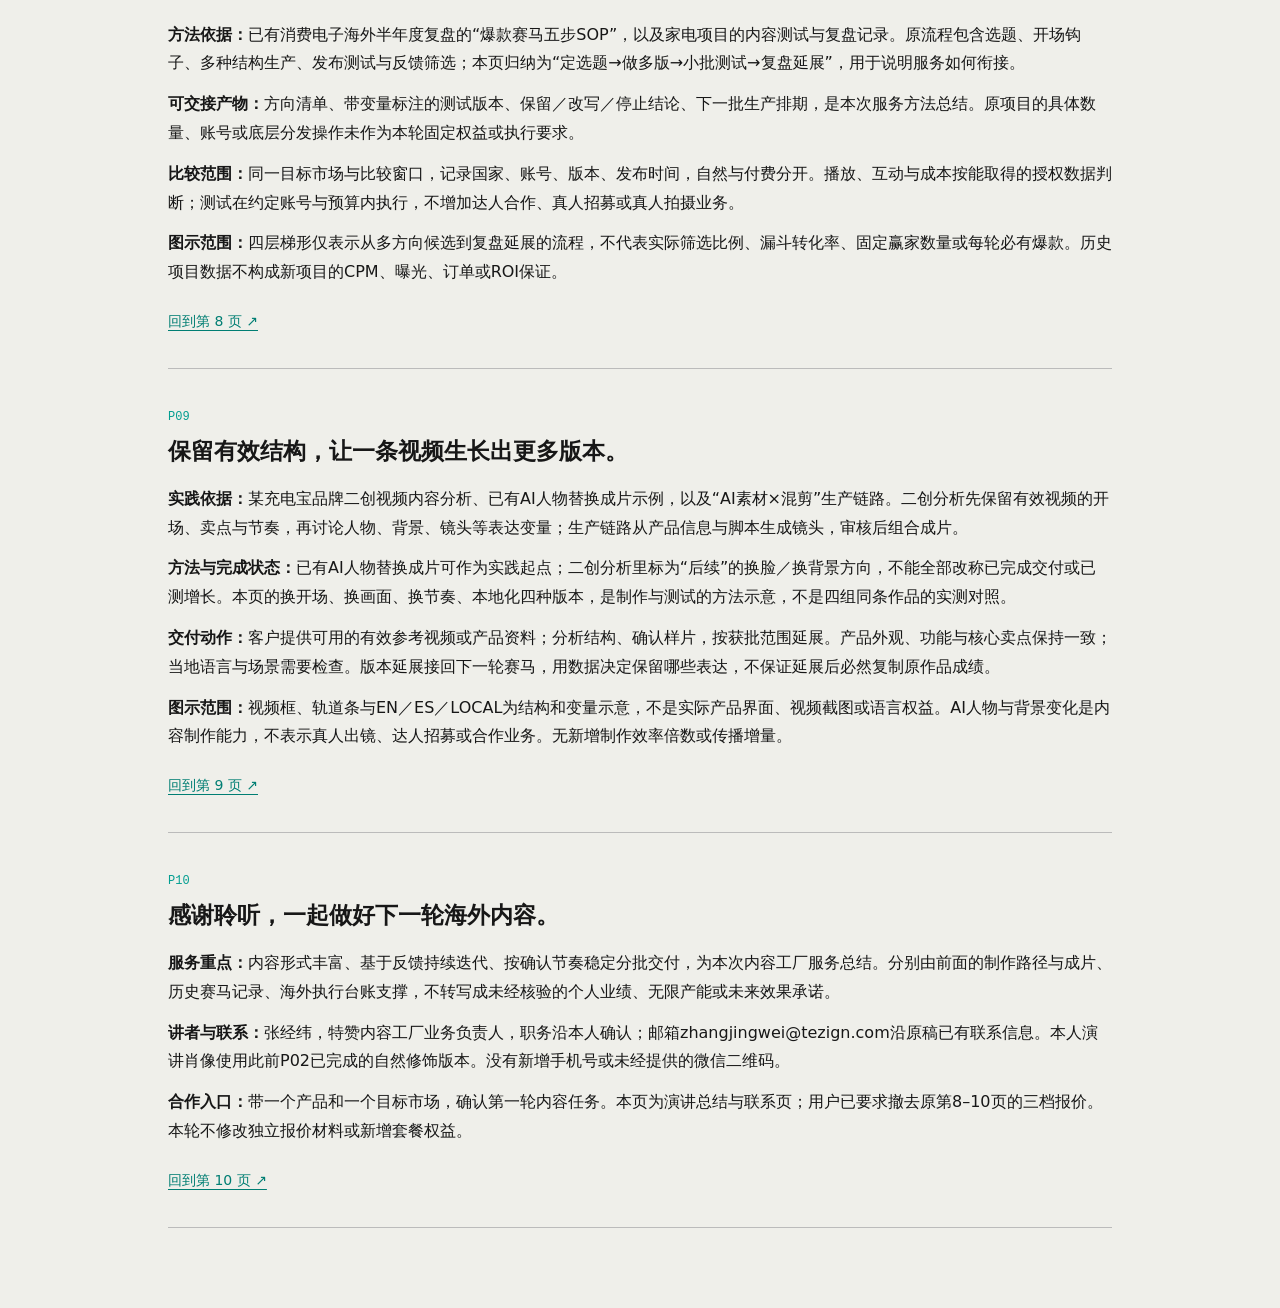
==== commit 2d241ad0: "Replace closing offers with racing methods and contact recap" ====
--- a/sources.html
+++ b/sources.html
@@ -4,7 +4,7 @@
 <p><b>公司定位与规模：</b>官网首页当前将特赞定位为企业级智能体公司，公开180+企业客户、60+《财富》世界及中国500强企业客户、50+覆盖国家和地区；首页注明规模数据截至2026年7月。本页沿用该日期与完整范围，不把公司规模归为内容工厂套餐或讲者个人成绩。</p>
 <p><b>荣誉：</b>2020 Fast Company 中国最佳创新公司50是历史榜单入选；2026非凡奖采用具体产品奖名“最佳企业级智能体基础设施”，官网文章发布2026-07-23，事件2026-07-16；2026中国AGI创新影响力机构TOP30为Founder Park榜单入选。三项依据公司官方公开陈述，未标成第三方独立复核，不改为全球排名或政府认证。</p>
 <p><b>GEA：</b>当前官方产品页定义为企业级智能体系统，连接企业Context、人员、数据与现有系统，在治理边界内推进任务。本页“业务信息→策略与创意→内容制作→反馈迭代”是面向内容业务的讲述示意，不是产品界面或完整架构，也不表示本次套餐包含GEA部署或所有系统连接。</p>
-<p><b>讲者介绍：</b>职务“特赞内容工厂业务负责人”沿用本人确认。三条经验总结是职责与实践方向，结合本稿的消费电子、家电、电商内容项目材料；没有追加个人从业年数、个人客户数、个人主导归属或个人曝光成绩。项目实物与数据见<a href="./index.html#p5">第5页</a>、<a href="./index.html#p6">第6页</a>与<a href="./index.html#p9">第9页</a>。</p>
+<p><b>讲者介绍：</b>职务“特赞内容工厂业务负责人”沿用本人确认。三条经验总结是职责与实践方向，结合本稿的消费电子、家电、电商内容项目材料；没有追加个人从业年数、个人客户数、个人主导归属或个人曝光成绩。项目实物与数据见<a href="./index.html#p5">第5页</a>和<a href="./index.html#p6">第6页</a>；版本延展方法见<a href="./index.html#p9">第9页</a>。</p>
 <p><b>肖像：</b>由讲者提供的本人演讲照片自然修饰，调整光线、背景与构图；用于本次讲者介绍。</p>
 <ul><li id="p02-tezign-official"><a href="https://www.tezign.com/" target="_blank" rel="noopener noreferrer">特赞官网：公司定位与规模 ↗</a> · 核对2026-10-12，规模截至2026-07</li><li><a href="https://www.tezign.com/products/gea" target="_blank" rel="noopener noreferrer">GEA 官方产品页：企业级智能体系统 ↗</a> · 核对2026-10-12</li><li><a href="https://www.tezign.com/page/aboutus/" target="_blank" rel="noopener noreferrer">特赞历史公司介绍：2020 Fast Company 榜单 ↗</a> · 保留历史年份，仅采用荣誉条目</li><li><a href="https://www.tezign.com/updates/tezign-tech-enterprise-intelligent-agent-awards" target="_blank" rel="noopener noreferrer">特赞：2026非凡奖产品与案例奖 ↗</a> · 发布2026-07-23；本稿只列具体产品奖，不用文中相互矛盾的奖项总数</li><li><a href="https://www.tezign.com/updates/tezhan-technology-agi-top-30-2026" target="_blank" rel="noopener noreferrer">特赞：2026中国AGI创新影响力机构TOP30 ↗</a> · 发布2026-08-05，发布方Founder Park</li></ul><a class="back" href="./index.html#p2">回到第 2 页 ↗</a></article><article id="p03" data-page="3"><span class="number">P03</span><h2>产品准备好了，内容还没跟上。</h2>
 <p id="p03-historical-cases"><b>数据来源：</b>以下为已有海外项目的内部交付记录，本轮于2026-10-12核对留存的原始项目表与生产链路说明。客户名称脱敏。未在本轮重新抓取平台广告后台，数字不是独立平台审计或未来效果保证。</p>
@@ -12,7 +12,7 @@
 <p><b>消费电子：140万单条总播放。</b>海外半年度复盘中的俄罗斯试点，第六批TOP单条记录：71,034自然字段＋1,328,966加热字段＝1,400,000总播放。自然字段可包含开始加热后同步产生的流量，该算式只说明最终记录构成。项目有第一批至第七批持续交付记录，脚本、投放窗口与加热条件不同；不能视作投流前后对照或受控A/B实验。</p>
 <p><b>东盟试点：54.1万单条播放。</b>东盟TikTok POC数据汇总，测试窗口2026-05-25至28；印度尼西亚“印尼本土”脚本的一条样本，原值540,693播放、1,475互动。该条自然／付费未拆分。54.1万为540,693÷10,000四舍五入至一位小数；不是全POC、方向合计或独立触达人数。</p>
 <p><b>本页表达：</b>三列分别对应新品没有实拍素材、旧内容需要接替版本、多国需要本地表达的客户困境。动作句为服务方法总结；三项历史记录各有统计范围，不能合计、排列成同条件效果对照，不能推导十倍提升、订单、ROI或下一轮承诺。</p>
-<p><b>查看实例：</b><a href="./index.html#p6">全AI生产链路 ↗</a> · <a href="./index.html#p9">俄罗斯七批迭代与播放构成 ↗</a> · <a href="./index.html#p7">本土脚本与内容赛马 ↗</a></p>
+<p><b>查看实例：</b><a href="./index.html#p6">全AI生产链路 ↗</a> · <a href="./index.html#p9">视频版本延展方法 ↗</a> · <a href="./index.html#p7">本土脚本与内容赛马 ↗</a></p>
 <a class="back" href="./index.html#p3">回到第 3 页 ↗</a></article><article id="p04" data-page="4"><span class="number">P04</span><h2>21支作品，按制作路径看内容</h2>
 <p><b>行业背景：</b>2024东南亚视频电商占电商GMV的20%（含短视频与直播）。</p><p><b>测量范围：</b>Google/Temasek/Bain《e-Conomy SEA 2024》，2024-11-05官方说明；东南亚六市场区域研究。20%为视频电商在电商GMV中的占比，涵盖直播与短视频；不是TikTok份额、AI内容份额或本服务可获取市场规模。</p><p><b>案例与口径：</b>21支完整作品按制作路径分类：手机与电商素材混剪、AI前贴加素材混剪、纯AI动画、纯AI家电。纯AI动画110万为投流播放，家电方向7为113.6万曝光且自然/付费未拆分。制作类型不同，不能把所有作品都称作零实拍纯AI。</p>
 <p><b>下一步：</b>点开完整作品，先看制作类型，再看卖点如何在画面里被表达。</p><ul><li id="p04-s0af126b7a7"><a href="https://blog.google/company-news/inside-google/around-the-globe/google-asia/sea-economy-2024/" target="_blank" rel="noopener noreferrer">Google/Temasek/Bain：e-Conomy SEA 2024 ↗</a> · 2024-11-05<p>东南亚六市场区域研究，视频电商GMV包括短视频与直播。</p></li></ul><a class="back" href="./index.html#p4">回到第 4 页 ↗</a></article><article id="p05" data-page="5"><span class="number">P05</span><h2>家电与手机的海外声量与国家覆盖。</h2>
@@ -25,10 +25,18 @@
 <p><b>行业背景：</b>TikTok 2025 广告指南：前 3 秒说明主题，前 6 秒突出钩子。</p><p><b>测量范围：</b>2025.06 更新的付费广告通用建议；3/6 秒是创作指导，非这三支全 AI 成片的新实测，也不是自然流量保证。</p><p><b>案例与口径：</b>保留 442,670 / 1,175，1,136,162 / 3,519，637,586 / 1,106 三组原始曝光/互动。三种表达名称来自现有案例编排；“适合回答什么问题”是专家分析，不新增完播、点击或购买指标。</p>
 <p><b>下一步：</b>同一卖点先试不同开场，回收观看数据后再决定保留哪种。</p><ul><li id="p06-sf70cbce25d"><a href="https://ads.tiktok.com/resources/help/article/creative-best-practices?lang=en" target="_blank" rel="noopener noreferrer">TikTok 2025创意指南：开场、差异与刷新要有具体动作 ↗</a> · 2025-06<p>TikTok付费效果广告；一般实践指导；官方指南最后更新2025年6月；非新发布样本调查；官方建议，未披露验证实验样本</p></li></ul><a class="back" href="./index.html#p6">回到第 6 页 ↗</a></article><article id="p07" data-page="7"><span class="number">P07</span><h2>4 条内容 贡献 90.69%， 下一轮要看清分布。</h2>
 <p><b>行业背景：</b>TikTok 2025 付费指南：每广告组建议 3–5 种明显不同创意；用测试逐步优化。</p><p><b>测量范围：</b>3–5 是平台对付费广告组的通用建议，不是套餐承诺数量；该 POC 103 条分布只是历史观察，不能直接迁移成付费实验结论。</p><p><b>案例与口径：</b>四条播放合计540,693+412,325+35,261+35,100=1,023,379；总数1,128,476；比例为90.6868201007%，四舍五入为90.69%。剩余99条播放合计105,097，每条均值约1,061.59；这说明分布高度集中，不代表下一轮相同播放预期。原项目以“自然流矩阵试点”命名，未取得逐条投流明细核验，不能把整批数值升级为已经独立核验的纯自然播放。</p>
-<p><b>下一步：</b>先在一个国家拿到可比较的反馈，再决定扩量和本地化。</p><ul><li id="p07-sf70cbce25d"><a href="https://ads.tiktok.com/resources/help/article/creative-best-practices?lang=en" target="_blank" rel="noopener noreferrer">TikTok 2025创意指南：开场、差异与刷新要有具体动作 ↗</a> · 2025-06<p>TikTok付费效果广告；一般实践指导；官方指南最后更新2025年6月；非新发布样本调查；官方建议，未披露验证实验样本</p></li></ul><a class="back" href="./index.html#p7">回到第 7 页 ↗</a></article><article id="p08" data-page="8"><span class="number">P08</span><h2>入门试单</h2>
-<p><b>行业背景：</b>Google 2025.05 已将 Veo 图生视频引入 Merchant Center；产品图正在成为视频制作入口。</p><p><b>测量范围：</b>2025.05.21 Google 官方产品发布，描述当时 Merchant Center 可用图生视频；不把当时未来上线的其他广告功能写成已上线，也不声称本服务默认使用 Google 产品。</p><p><b>案例与口径：</b>家电方向7示范从产品事实经脚本、AI镜头到成片的制作路径；此历史项目不是当前套餐客户。首轮条数、规格、验收、修改轮次、期限与媒体范围需写入正式报价单。</p>
-<p><b>下一步：</b>现场先带产品图 / 参数、一个目标市场和上线时间，确认首轮清单。</p><ul><li id="p08-s0834cd0a09"><a href="https://blog.google/products/ads-commerce/google-ai-ads-creative/" target="_blank" rel="noopener noreferrer">Google：GenAI广告创意工具发布 ↗</a> · 2025-05-21<p>产品发布；描述当时能力，不是本服务能力或已测效果。</p></li></ul><a class="back" href="./index.html#p8">回到第 8 页 ↗</a></article><article id="p09" data-page="9"><span class="number">P09</span><h2>持续迭代</h2>
-<p><b>行业背景：</b>Lenovo 2024举例：4产品×8渠道×4语言×3版本，需要384项活动素材。</p><p><b>测量范围：</b>2024-10-14 Adobe对Lenovo的客户访谈。4产品×8渠道×4语言×3版本=384，是一次活动的素材需求举例，不是AI实测交付量、平均活动量或本档交付条数。TikTok指南属于制作维护建议。</p><p><b>案例与口径：</b>历史俄罗斯项目第六批TOP记录：71,034自然播放+1,328,966加热播放=1,400,000总播放。两项是最终记录构成；七批脚本、窗口与加热不同，不能当作单变量因果比较。</p>
-<p><b>下一步：</b>先对齐反馈表：国家、版本、窗口、自然、付费，再排下一批。</p><ul><li id="p09-sf70cbce25d"><a href="https://ads.tiktok.com/resources/help/article/creative-best-practices?lang=en" target="_blank" rel="noopener noreferrer">TikTok 2025创意指南：开场、差异与刷新要有具体动作 ↗</a> · 2025-06<p>TikTok付费效果广告；一般实践指导；官方指南最后更新2025年6月；非新发布样本调查；官方建议，未披露验证实验样本</p></li><li id="p09-s91e0317dcb"><a href="https://business.adobe.com/blog/the-latest/lenovo-talks-adobe-genstudio-for-performance-marketing" target="_blank" rel="noopener noreferrer">Lenovo 2024案例：资产需求是SKU、渠道、语种与版本的乘法 ↗</a> · 2024-10-14<p>Lenovo全球电商营销一次campaign；2024访谈，GenStudio beta期间；企业客户访谈；一个活动示例，无独立统计抽样</p></li></ul><a class="back" href="./index.html#p9">回到第 9 页 ↗</a></article><article id="p10" data-page="10"><span class="number">P10</span><h2>多国协同</h2>
-<p><b>行业背景：</b>2024 TikTok 发布多语 AI 配音；2026.08 指南仍要求审校译文、发布前审核。</p><p><b>测量范围：</b>2024.06.17 发布时 AI Dubbing 支持 10+ 语言和方言；2026.08 更新的具体操作要求审阅原文与译文，生成内容发布前仍经过平台政策审核。10+ 不是 2026 现有语种数，不声称本服务默认调用该工具。</p><p><b>案例与口径：</b>截至2026.08.17，六国分发记录：印尼314、泰国314、马来西亚312、新加坡209、越南208、菲律宾208，总和1,565。它是分发记录，不是独立母片数或当前套餐配额。多国合作先明确国别、语种与审校责任，再约定扩展。</p>
-<p><b>下一步：</b>先定首个国家、语种与验收人，再约定扩展顺序和赠送报告范围。</p><ul><li id="p10-sb2e9260e81"><a href="https://newsroom.tiktok.com/announcing-symphony-avatars?lang=en" target="_blank" rel="noopener noreferrer">TikTok Symphony：数字角色与AI配音发布 ↗</a> · 2024-06-17<p>AI配音发布时10+语言和方言；不作为2026当前语种总数。</p></li><li id="p10-sdd35d04c51"><a href="https://ads.tiktok.com/resources/help/article/how-to-translate-and-dub-videos-with-symphony-creative-studio?lang=en" target="_blank" rel="noopener noreferrer">TikTok：视频翻译与配音操作指南 ↗</a> · 2026-08更新<p>官方工具流程要求审阅原文与译文；本方案不声称默认接入该工具。</p></li></ul><a class="back" href="./index.html#p10">回到第 10 页 ↗</a></article></main></body></html>
+<p><b>下一步：</b>先在一个国家拿到可比较的反馈，再决定扩量和本地化。</p><ul><li id="p07-sf70cbce25d"><a href="https://ads.tiktok.com/resources/help/article/creative-best-practices?lang=en" target="_blank" rel="noopener noreferrer">TikTok 2025创意指南：开场、差异与刷新要有具体动作 ↗</a> · 2025-06<p>TikTok付费效果广告；一般实践指导；官方指南最后更新2025年6月；非新发布样本调查；官方建议，未披露验证实验样本</p></li></ul><a class="back" href="./index.html#p7">回到第 7 页 ↗</a></article><article id="p08" data-page="8"><span class="number">P08</span><h2>漏斗赛马：让每轮反馈决定下一轮内容。</h2>
+<p id="p08-race-workflow"><b>方法依据：</b>已有消费电子海外半年度复盘的“爆款赛马五步SOP”，以及家电项目的内容测试与复盘记录。原流程包含选题、开场钩子、多种结构生产、发布测试与反馈筛选；本页归纳为“定选题→做多版→小批测试→复盘延展”，用于说明服务如何衔接。</p>
+<p><b>可交接产物：</b>方向清单、带变量标注的测试版本、保留／改写／停止结论、下一批生产排期，是本次服务方法总结。原项目的具体数量、账号或底层分发操作未作为本轮固定权益或执行要求。</p>
+<p><b>比较范围：</b>同一目标市场与比较窗口，记录国家、账号、版本、发布时间，自然与付费分开。播放、互动与成本按能取得的授权数据判断；测试在约定账号与预算内执行，不增加达人合作、真人招募或真人拍摄业务。</p>
+<p><b>图示范围：</b>四层梯形仅表示从多方向候选到复盘延展的流程，不代表实际筛选比例、漏斗转化率、固定赢家数量或每轮必有爆款。历史项目数据不构成新项目的CPM、曝光、订单或ROI保证。</p>
+<a class="back" href="./index.html#p8">回到第 8 页 ↗</a></article><article id="p09" data-page="9"><span class="number">P09</span><h2>保留有效结构，让一条视频生长出更多版本。</h2>
+<p id="p09-video-extension"><b>实践依据：</b>某充电宝品牌二创视频内容分析、已有AI人物替换成片示例，以及“AI素材×混剪”生产链路。二创分析先保留有效视频的开场、卖点与节奏，再讨论人物、背景、镜头等表达变量；生产链路从产品信息与脚本生成镜头，审核后组合成片。</p>
+<p><b>方法与完成状态：</b>已有AI人物替换成片可作为实践起点；二创分析里标为“后续”的换脸／换背景方向，不能全部改称已完成交付或已测增长。本页的换开场、换画面、换节奏、本地化四种版本，是制作与测试的方法示意，不是四组同条作品的实测对照。</p>
+<p><b>交付动作：</b>客户提供可用的有效参考视频或产品资料；分析结构、确认样片，按获批范围延展。产品外观、功能与核心卖点保持一致；当地语言与场景需要检查。版本延展接回下一轮赛马，用数据决定保留哪些表达，不保证延展后必然复制原作品成绩。</p>
+<p><b>图示范围：</b>视频框、轨道条与EN／ES／LOCAL为结构和变量示意，不是实际产品界面、视频截图或语言权益。AI人物与背景变化是内容制作能力，不表示真人出镜、达人招募或合作业务。无新增制作效率倍数或传播增量。</p>
+<a class="back" href="./index.html#p9">回到第 9 页 ↗</a></article><article id="p10" data-page="10"><span class="number">P10</span><h2>感谢聆听，一起做好下一轮海外内容。</h2>
+<p id="p10-closing-service"><b>服务重点：</b>内容形式丰富、基于反馈持续迭代、按确认节奏稳定分批交付，为本次内容工厂服务总结。分别由前面的制作路径与成片、历史赛马记录、海外执行台账支撑，不转写成未经核验的个人业绩、无限产能或未来效果承诺。</p>
+<p><b>讲者与联系：</b>张经纬，特赞内容工厂业务负责人，职务沿本人确认；邮箱zhangjingwei@tezign.com沿原稿已有联系信息。本人演讲肖像使用此前P02已完成的自然修饰版本。没有新增手机号或未经提供的微信二维码。</p>
+<p><b>合作入口：</b>带一个产品和一个目标市场，确认第一轮内容任务。本页为演讲总结与联系页；用户已要求撤去原第8–10页的三档报价。本轮不修改独立报价材料或新增套餐权益。</p>
+<a class="back" href="./index.html#p10">回到第 10 页 ↗</a></article></main></body></html>
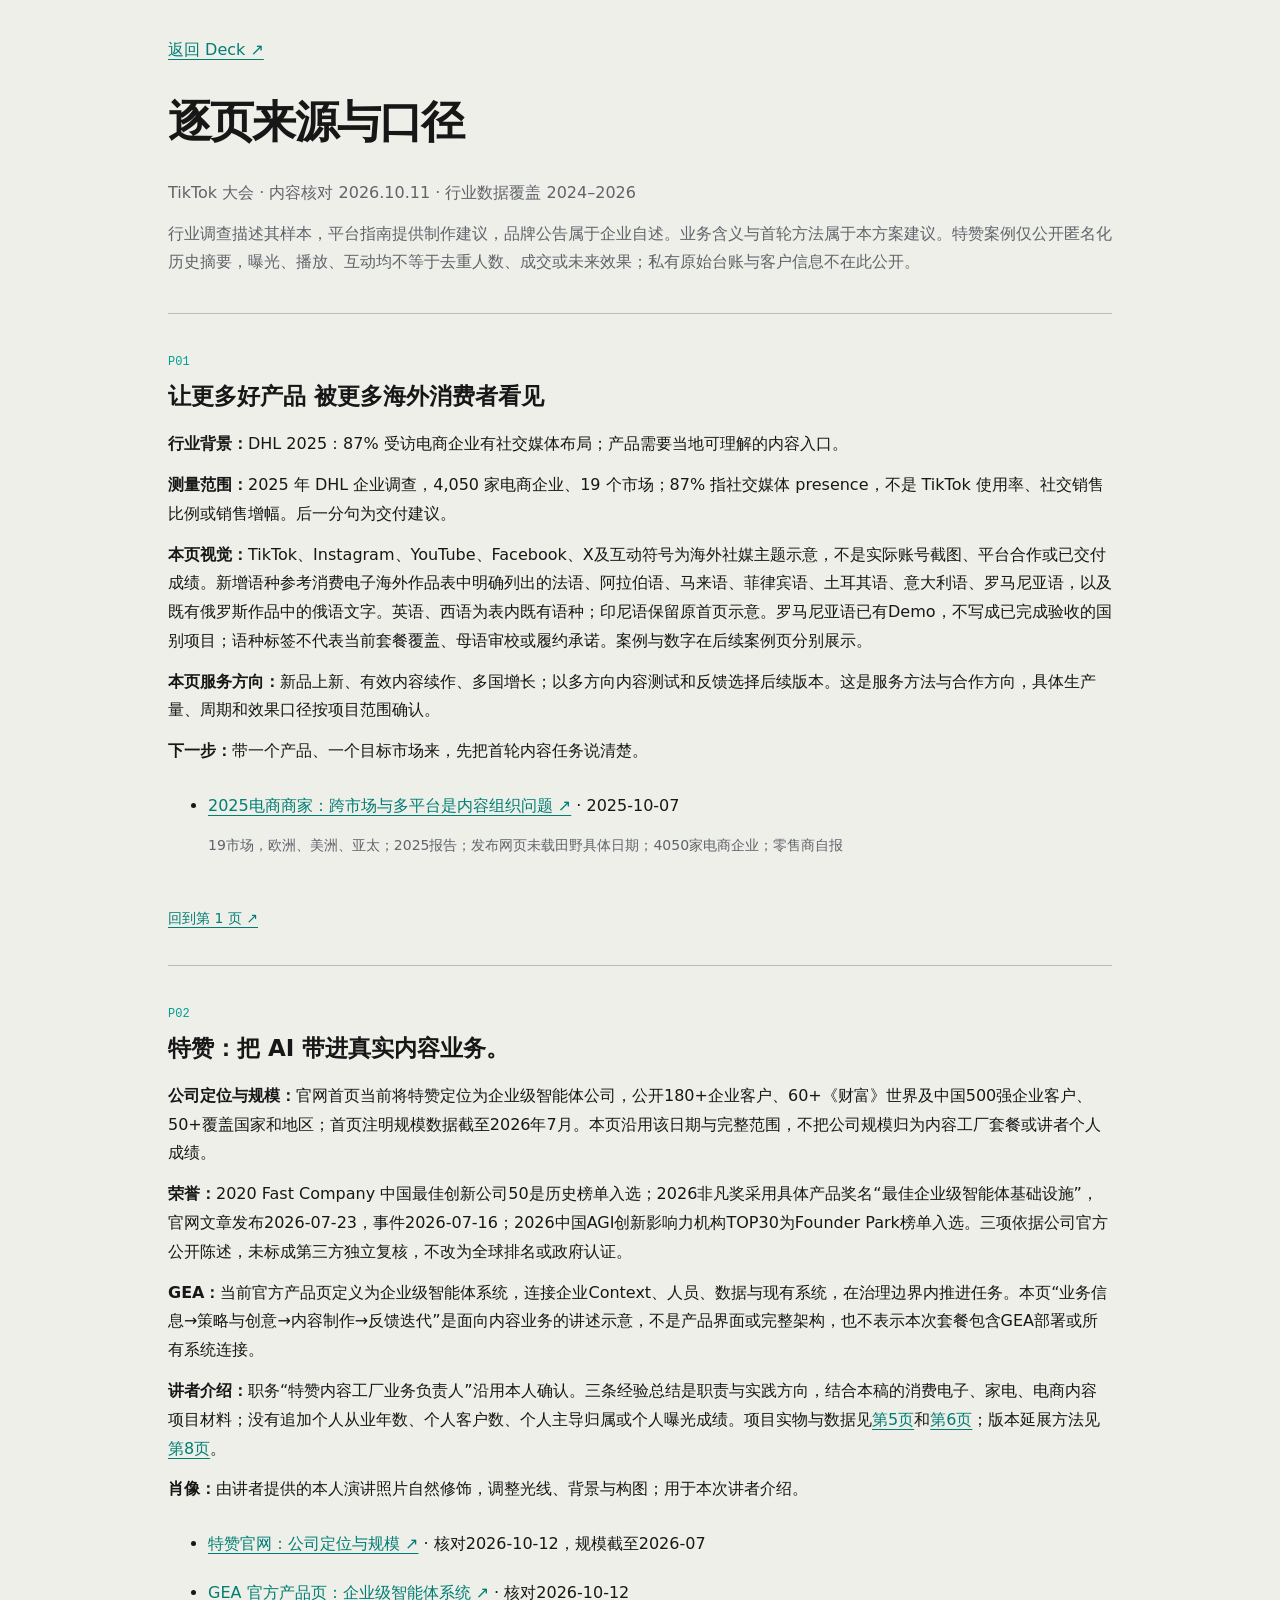
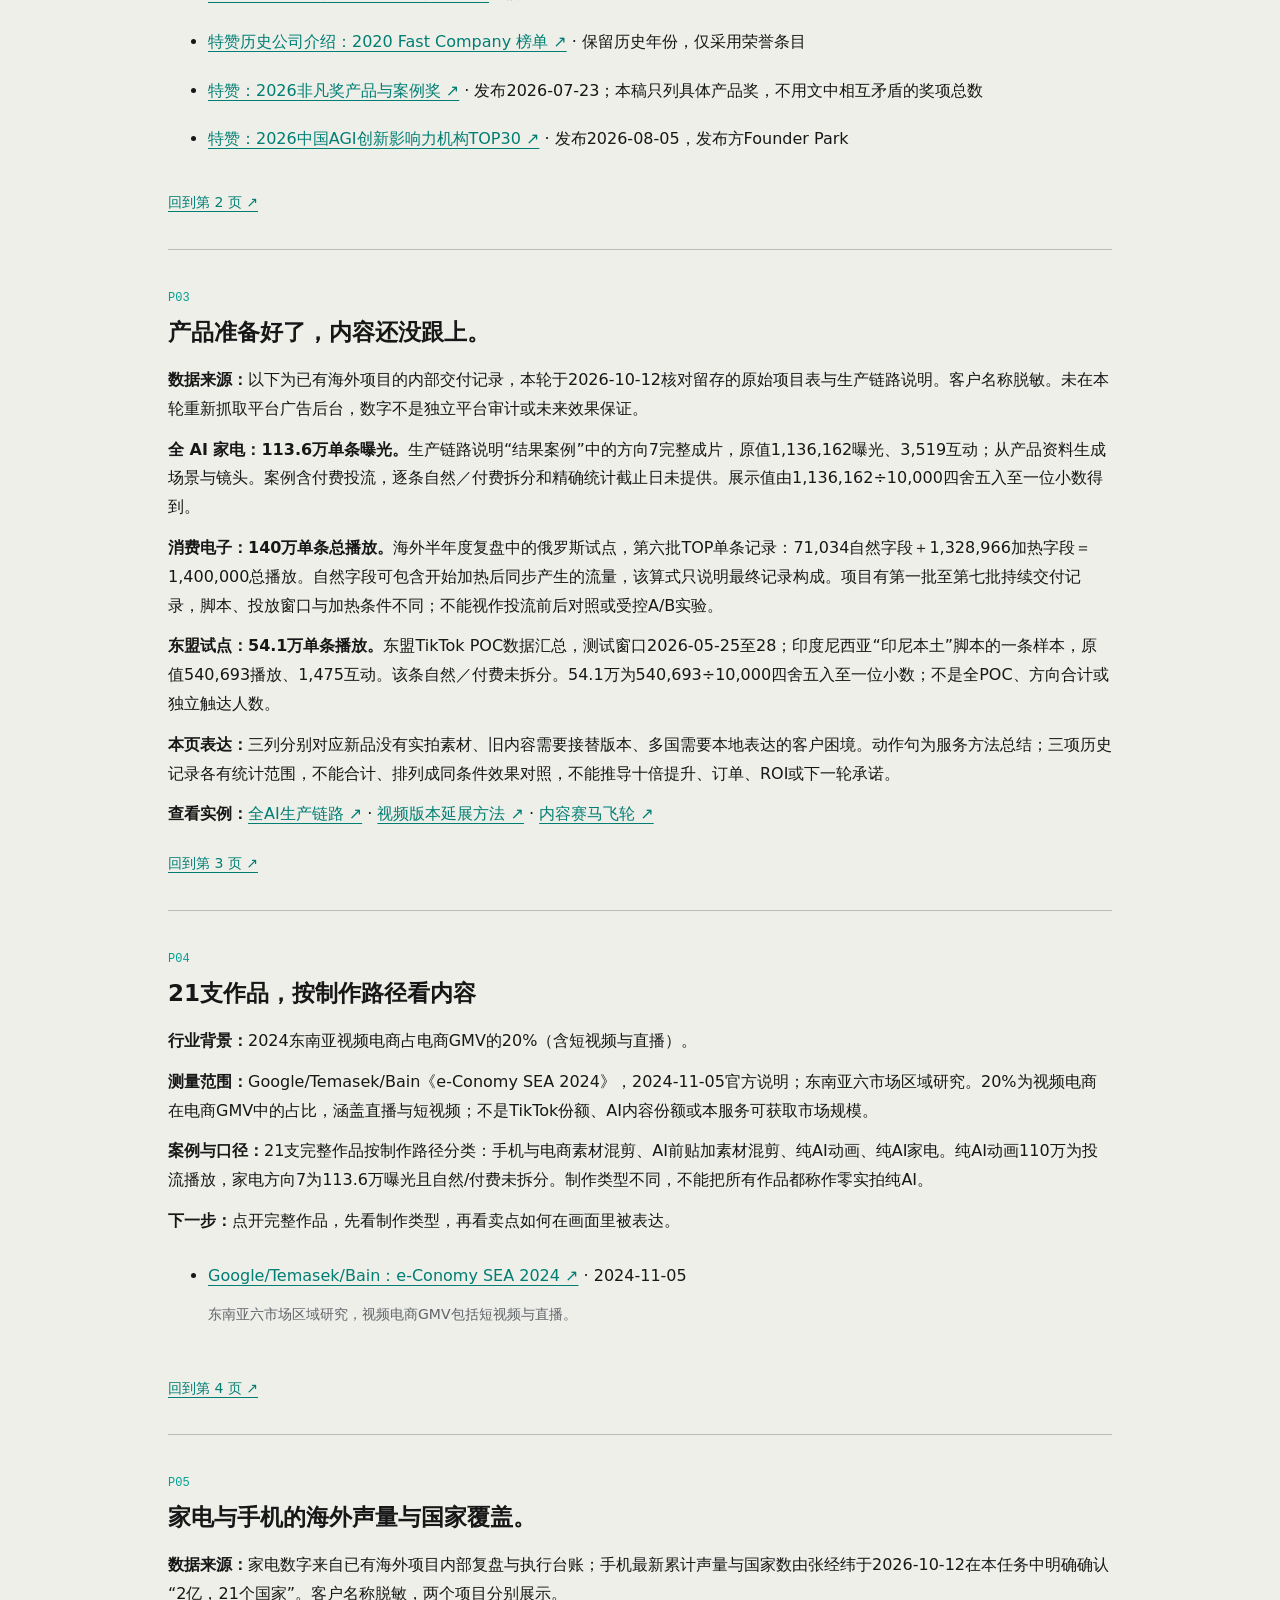
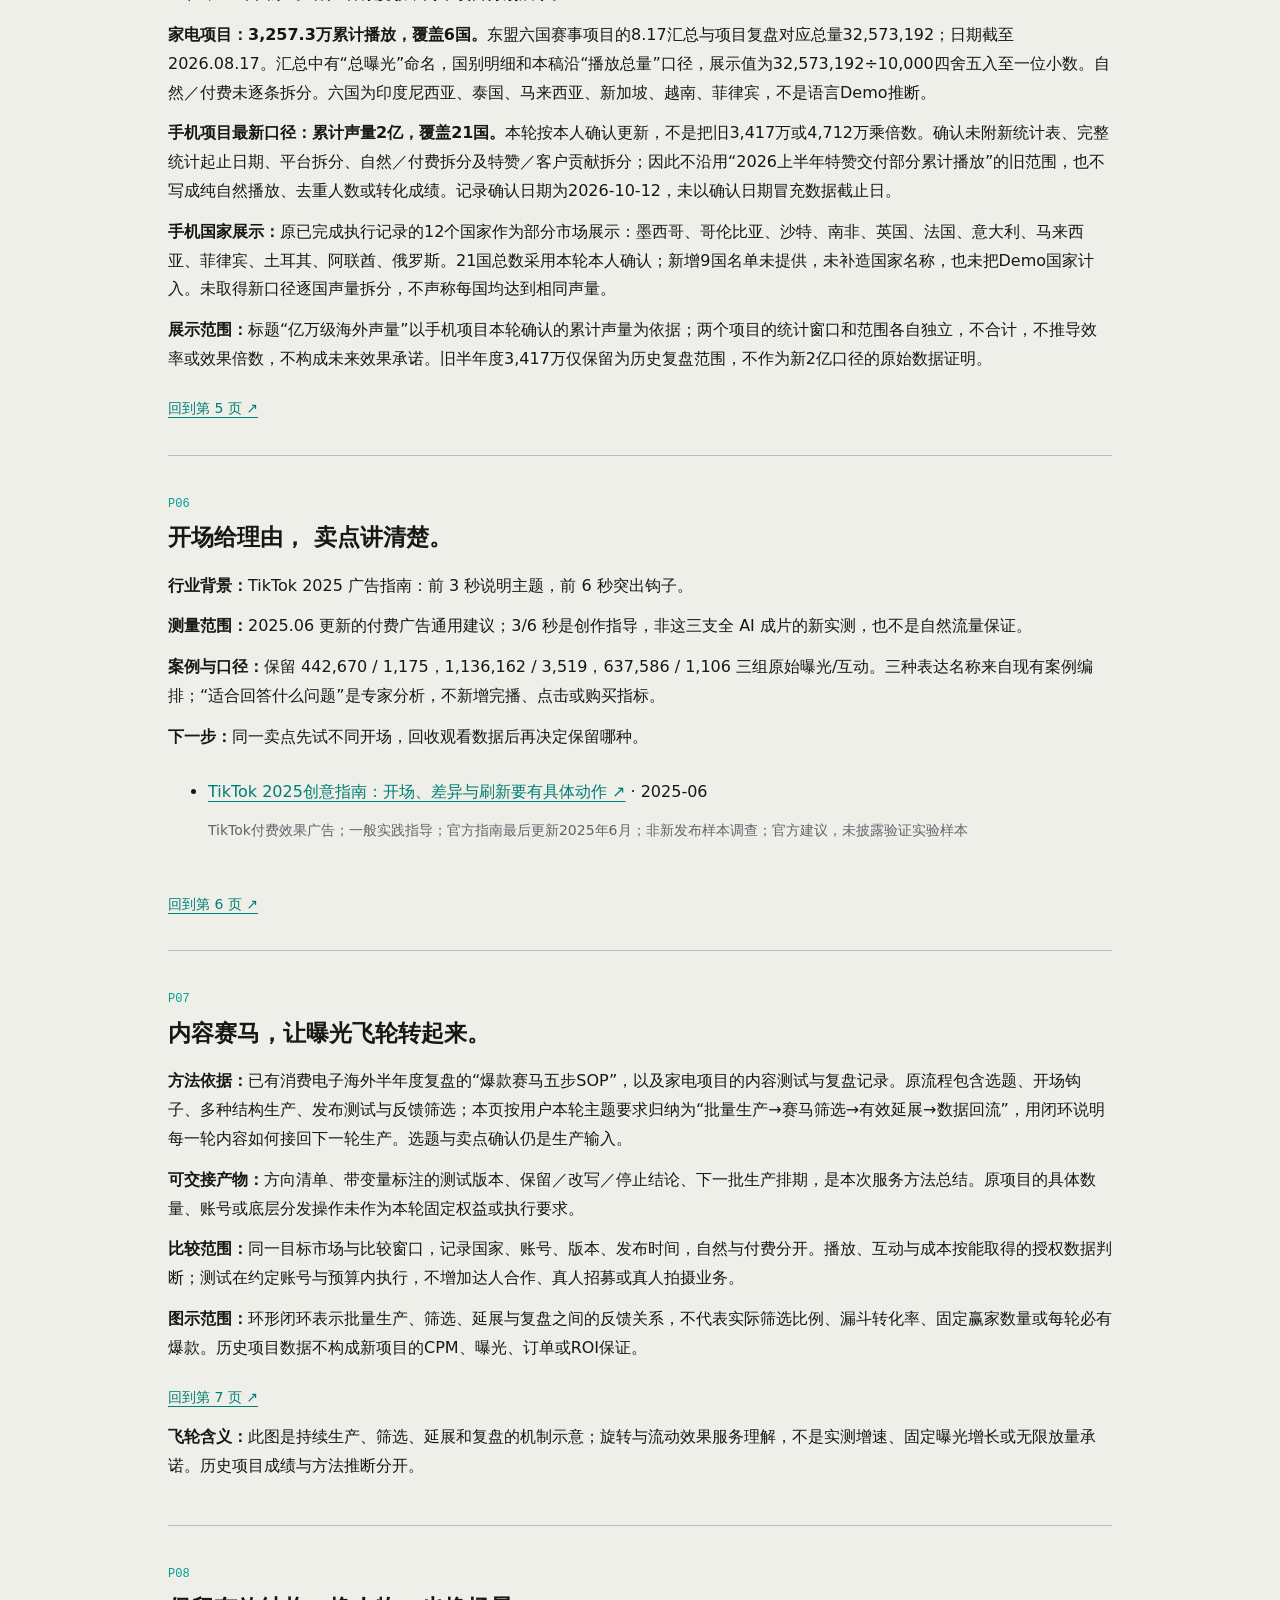
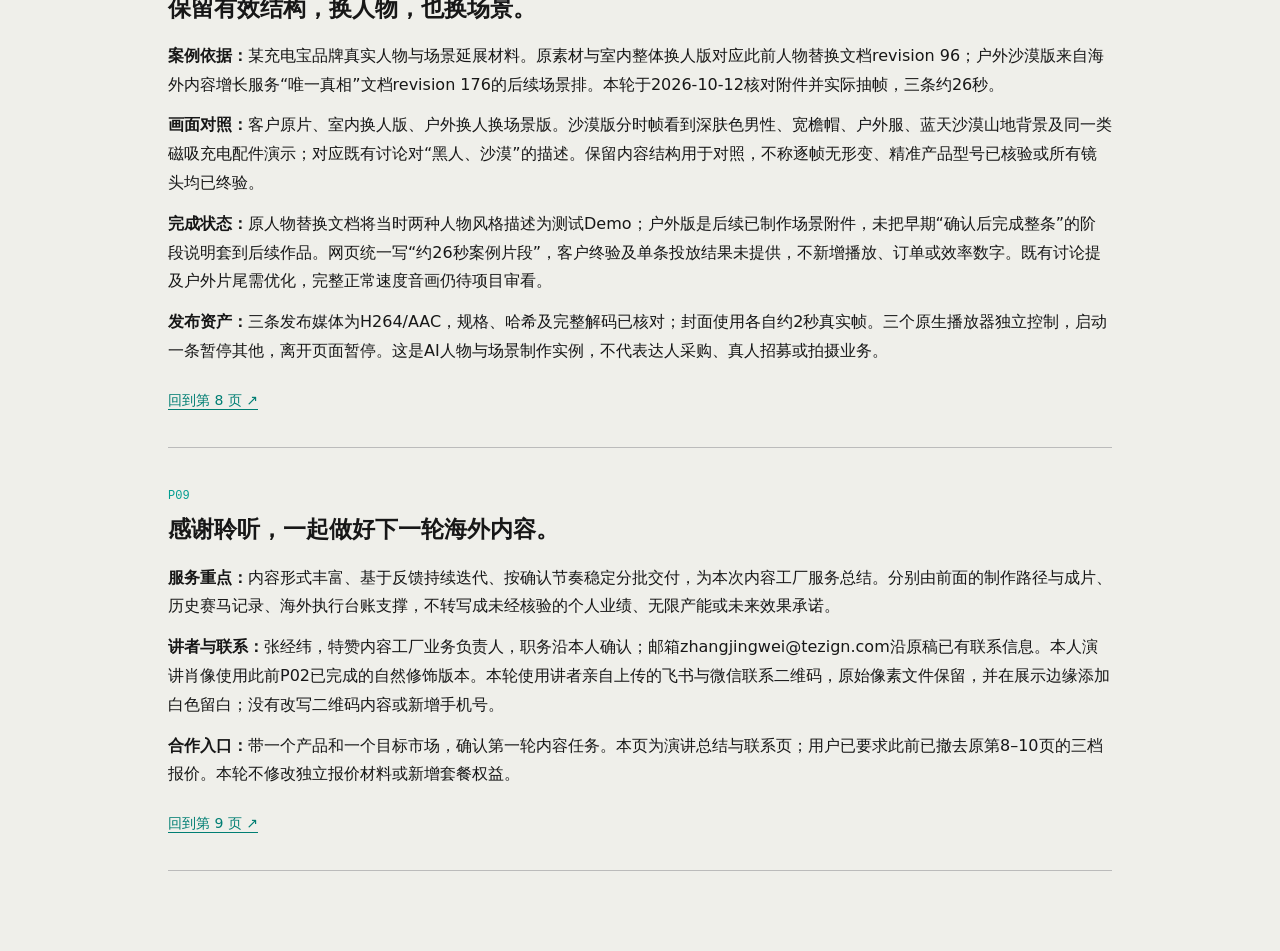
==== commit c8e88345: "Update conference deck with exposure flywheel, real video variants and contact QR" ====
--- a/sources.html
+++ b/sources.html
@@ -4,7 +4,7 @@
 <p><b>公司定位与规模：</b>官网首页当前将特赞定位为企业级智能体公司，公开180+企业客户、60+《财富》世界及中国500强企业客户、50+覆盖国家和地区；首页注明规模数据截至2026年7月。本页沿用该日期与完整范围，不把公司规模归为内容工厂套餐或讲者个人成绩。</p>
 <p><b>荣誉：</b>2020 Fast Company 中国最佳创新公司50是历史榜单入选；2026非凡奖采用具体产品奖名“最佳企业级智能体基础设施”，官网文章发布2026-07-23，事件2026-07-16；2026中国AGI创新影响力机构TOP30为Founder Park榜单入选。三项依据公司官方公开陈述，未标成第三方独立复核，不改为全球排名或政府认证。</p>
 <p><b>GEA：</b>当前官方产品页定义为企业级智能体系统，连接企业Context、人员、数据与现有系统，在治理边界内推进任务。本页“业务信息→策略与创意→内容制作→反馈迭代”是面向内容业务的讲述示意，不是产品界面或完整架构，也不表示本次套餐包含GEA部署或所有系统连接。</p>
-<p><b>讲者介绍：</b>职务“特赞内容工厂业务负责人”沿用本人确认。三条经验总结是职责与实践方向，结合本稿的消费电子、家电、电商内容项目材料；没有追加个人从业年数、个人客户数、个人主导归属或个人曝光成绩。项目实物与数据见<a href="./index.html#p5">第5页</a>和<a href="./index.html#p6">第6页</a>；版本延展方法见<a href="./index.html#p9">第9页</a>。</p>
+<p><b>讲者介绍：</b>职务“特赞内容工厂业务负责人”沿用本人确认。三条经验总结是职责与实践方向，结合本稿的消费电子、家电、电商内容项目材料；没有追加个人从业年数、个人客户数、个人主导归属或个人曝光成绩。项目实物与数据见<a href="./index.html#p5">第5页</a>和<a href="./index.html#p6">第6页</a>；版本延展方法见<a href="./index.html#p8">第8页</a>。</p>
 <p><b>肖像：</b>由讲者提供的本人演讲照片自然修饰，调整光线、背景与构图；用于本次讲者介绍。</p>
 <ul><li id="p02-tezign-official"><a href="https://www.tezign.com/" target="_blank" rel="noopener noreferrer">特赞官网：公司定位与规模 ↗</a> · 核对2026-10-12，规模截至2026-07</li><li><a href="https://www.tezign.com/products/gea" target="_blank" rel="noopener noreferrer">GEA 官方产品页：企业级智能体系统 ↗</a> · 核对2026-10-12</li><li><a href="https://www.tezign.com/page/aboutus/" target="_blank" rel="noopener noreferrer">特赞历史公司介绍：2020 Fast Company 榜单 ↗</a> · 保留历史年份，仅采用荣誉条目</li><li><a href="https://www.tezign.com/updates/tezign-tech-enterprise-intelligent-agent-awards" target="_blank" rel="noopener noreferrer">特赞：2026非凡奖产品与案例奖 ↗</a> · 发布2026-07-23；本稿只列具体产品奖，不用文中相互矛盾的奖项总数</li><li><a href="https://www.tezign.com/updates/tezhan-technology-agi-top-30-2026" target="_blank" rel="noopener noreferrer">特赞：2026中国AGI创新影响力机构TOP30 ↗</a> · 发布2026-08-05，发布方Founder Park</li></ul><a class="back" href="./index.html#p2">回到第 2 页 ↗</a></article><article id="p03" data-page="3"><span class="number">P03</span><h2>产品准备好了，内容还没跟上。</h2>
 <p id="p03-historical-cases"><b>数据来源：</b>以下为已有海外项目的内部交付记录，本轮于2026-10-12核对留存的原始项目表与生产链路说明。客户名称脱敏。未在本轮重新抓取平台广告后台，数字不是独立平台审计或未来效果保证。</p>
@@ -12,31 +12,31 @@
 <p><b>消费电子：140万单条总播放。</b>海外半年度复盘中的俄罗斯试点，第六批TOP单条记录：71,034自然字段＋1,328,966加热字段＝1,400,000总播放。自然字段可包含开始加热后同步产生的流量，该算式只说明最终记录构成。项目有第一批至第七批持续交付记录，脚本、投放窗口与加热条件不同；不能视作投流前后对照或受控A/B实验。</p>
 <p><b>东盟试点：54.1万单条播放。</b>东盟TikTok POC数据汇总，测试窗口2026-05-25至28；印度尼西亚“印尼本土”脚本的一条样本，原值540,693播放、1,475互动。该条自然／付费未拆分。54.1万为540,693÷10,000四舍五入至一位小数；不是全POC、方向合计或独立触达人数。</p>
 <p><b>本页表达：</b>三列分别对应新品没有实拍素材、旧内容需要接替版本、多国需要本地表达的客户困境。动作句为服务方法总结；三项历史记录各有统计范围，不能合计、排列成同条件效果对照，不能推导十倍提升、订单、ROI或下一轮承诺。</p>
-<p><b>查看实例：</b><a href="./index.html#p6">全AI生产链路 ↗</a> · <a href="./index.html#p9">视频版本延展方法 ↗</a> · <a href="./index.html#p7">本土脚本与内容赛马 ↗</a></p>
+<p><b>查看实例：</b><a href="./index.html#p6">全AI生产链路 ↗</a> · <a href="./index.html#p8">视频版本延展方法 ↗</a> · <a href="./index.html#p7">内容赛马飞轮 ↗</a></p>
 <a class="back" href="./index.html#p3">回到第 3 页 ↗</a></article><article id="p04" data-page="4"><span class="number">P04</span><h2>21支作品，按制作路径看内容</h2>
 <p><b>行业背景：</b>2024东南亚视频电商占电商GMV的20%（含短视频与直播）。</p><p><b>测量范围：</b>Google/Temasek/Bain《e-Conomy SEA 2024》，2024-11-05官方说明；东南亚六市场区域研究。20%为视频电商在电商GMV中的占比，涵盖直播与短视频；不是TikTok份额、AI内容份额或本服务可获取市场规模。</p><p><b>案例与口径：</b>21支完整作品按制作路径分类：手机与电商素材混剪、AI前贴加素材混剪、纯AI动画、纯AI家电。纯AI动画110万为投流播放，家电方向7为113.6万曝光且自然/付费未拆分。制作类型不同，不能把所有作品都称作零实拍纯AI。</p>
 <p><b>下一步：</b>点开完整作品，先看制作类型，再看卖点如何在画面里被表达。</p><ul><li id="p04-s0af126b7a7"><a href="https://blog.google/company-news/inside-google/around-the-globe/google-asia/sea-economy-2024/" target="_blank" rel="noopener noreferrer">Google/Temasek/Bain：e-Conomy SEA 2024 ↗</a> · 2024-11-05<p>东南亚六市场区域研究，视频电商GMV包括短视频与直播。</p></li></ul><a class="back" href="./index.html#p4">回到第 4 页 ↗</a></article><article id="p05" data-page="5"><span class="number">P05</span><h2>家电与手机的海外声量与国家覆盖。</h2>
-<p id="p05-two-client-results"><b>数据来源：</b>两项为已有海外项目内部复盘与执行台账；本轮于2026-10-12核对留存的原始记录。客户名称脱敏，未将历史数据放大或改成未来效果承诺，未在本轮重新抓取广告后台。</p>
+<p id="p05-two-client-results"><b>数据来源：</b>家电数字来自已有海外项目内部复盘与执行台账；手机最新累计声量与国家数由张经纬于2026-10-12在本任务中明确确认“2亿，21个国家”。客户名称脱敏，两个项目分别展示。</p>
 <p><b>家电项目：3,257.3万累计播放，覆盖6国。</b>东盟六国赛事项目的8.17汇总与项目复盘对应总量32,573,192；日期截至2026.08.17。汇总中有“总曝光”命名，国别明细和本稿沿“播放总量”口径，展示值为32,573,192÷10,000四舍五入至一位小数。自然／付费未逐条拆分。六国为印度尼西亚、泰国、马来西亚、新加坡、越南、菲律宾，不是语言Demo推断。</p>
-<p><b>手机项目：特赞交付部分累计播放3,417万，已交付覆盖12国。</b>2026上半年海外AIGC内容运营复盘的“总播放量”行、“特赞”列记录3,417万；源表以万为单位，本稿不补造精确个位；总表未给自然／付费分列，不能称为纯自然播放。项目全量另有4,712万（特赞＋客户），本页采用3,417万，避免将客户自有贡献计入特赞部分。</p>
-<p><b>手机国家覆盖：</b>原执行台账2026年2–3月、特赞执行、已完成的项目记录列出墨西哥、哥伦比亚、沙特、南非、英国、法国、意大利、马来西亚、菲律宾、土耳其、阿联酋、俄罗斯，共12国。该名单证明已交付国家覆盖，不来自语言作品表；罗马尼亚Demo未计入。播放总表与国别执行记录分别核对，未取得3,417万的逐国播放拆分，不声称每国均达到相同声量。</p>
-<p><b>展示范围：</b>两个历史项目的客户、统计窗口和执行范围不同；播放不等于去重人数、订单或转化，本页不合计两项目，不推导效率或效果倍数。标题“千万级声量”指上述记录的播放规模；客户名称脱敏后的展示并未改变统计归属。</p>
+<p><b>手机项目最新口径：累计声量2亿，覆盖21国。</b>本轮按本人确认更新，不是把旧3,417万或4,712万乘倍数。确认未附新统计表、完整统计起止日期、平台拆分、自然／付费拆分及特赞／客户贡献拆分；因此不沿用“2026上半年特赞交付部分累计播放”的旧范围，也不写成纯自然播放、去重人数或转化成绩。记录确认日期为2026-10-12，未以确认日期冒充数据截止日。</p>
+<p><b>手机国家展示：</b>原已完成执行记录的12个国家作为部分市场展示：墨西哥、哥伦比亚、沙特、南非、英国、法国、意大利、马来西亚、菲律宾、土耳其、阿联酋、俄罗斯。21国总数采用本轮本人确认；新增9国名单未提供，未补造国家名称，也未把Demo国家计入。未取得新口径逐国声量拆分，不声称每国均达到相同声量。</p>
+<p><b>展示范围：</b>标题“亿万级海外声量”以手机项目本轮确认的累计声量为依据；两个项目的统计窗口和范围各自独立，不合计，不推导效率或效果倍数，不构成未来效果承诺。旧半年度3,417万仅保留为历史复盘范围，不作为新2亿口径的原始数据证明。</p>
 <a class="back" href="./index.html#p5">回到第 5 页 ↗</a></article><article id="p06" data-page="6"><span class="number">P06</span><h2>开场给理由， 卖点讲清楚。</h2>
 <p><b>行业背景：</b>TikTok 2025 广告指南：前 3 秒说明主题，前 6 秒突出钩子。</p><p><b>测量范围：</b>2025.06 更新的付费广告通用建议；3/6 秒是创作指导，非这三支全 AI 成片的新实测，也不是自然流量保证。</p><p><b>案例与口径：</b>保留 442,670 / 1,175，1,136,162 / 3,519，637,586 / 1,106 三组原始曝光/互动。三种表达名称来自现有案例编排；“适合回答什么问题”是专家分析，不新增完播、点击或购买指标。</p>
-<p><b>下一步：</b>同一卖点先试不同开场，回收观看数据后再决定保留哪种。</p><ul><li id="p06-sf70cbce25d"><a href="https://ads.tiktok.com/resources/help/article/creative-best-practices?lang=en" target="_blank" rel="noopener noreferrer">TikTok 2025创意指南：开场、差异与刷新要有具体动作 ↗</a> · 2025-06<p>TikTok付费效果广告；一般实践指导；官方指南最后更新2025年6月；非新发布样本调查；官方建议，未披露验证实验样本</p></li></ul><a class="back" href="./index.html#p6">回到第 6 页 ↗</a></article><article id="p07" data-page="7"><span class="number">P07</span><h2>4 条内容 贡献 90.69%， 下一轮要看清分布。</h2>
-<p><b>行业背景：</b>TikTok 2025 付费指南：每广告组建议 3–5 种明显不同创意；用测试逐步优化。</p><p><b>测量范围：</b>3–5 是平台对付费广告组的通用建议，不是套餐承诺数量；该 POC 103 条分布只是历史观察，不能直接迁移成付费实验结论。</p><p><b>案例与口径：</b>四条播放合计540,693+412,325+35,261+35,100=1,023,379；总数1,128,476；比例为90.6868201007%，四舍五入为90.69%。剩余99条播放合计105,097，每条均值约1,061.59；这说明分布高度集中，不代表下一轮相同播放预期。原项目以“自然流矩阵试点”命名，未取得逐条投流明细核验，不能把整批数值升级为已经独立核验的纯自然播放。</p>
-<p><b>下一步：</b>先在一个国家拿到可比较的反馈，再决定扩量和本地化。</p><ul><li id="p07-sf70cbce25d"><a href="https://ads.tiktok.com/resources/help/article/creative-best-practices?lang=en" target="_blank" rel="noopener noreferrer">TikTok 2025创意指南：开场、差异与刷新要有具体动作 ↗</a> · 2025-06<p>TikTok付费效果广告；一般实践指导；官方指南最后更新2025年6月；非新发布样本调查；官方建议，未披露验证实验样本</p></li></ul><a class="back" href="./index.html#p7">回到第 7 页 ↗</a></article><article id="p08" data-page="8"><span class="number">P08</span><h2>漏斗赛马：让每轮反馈决定下一轮内容。</h2>
-<p id="p08-race-workflow"><b>方法依据：</b>已有消费电子海外半年度复盘的“爆款赛马五步SOP”，以及家电项目的内容测试与复盘记录。原流程包含选题、开场钩子、多种结构生产、发布测试与反馈筛选；本页归纳为“定选题→做多版→小批测试→复盘延展”，用于说明服务如何衔接。</p>
+<p><b>下一步：</b>同一卖点先试不同开场，回收观看数据后再决定保留哪种。</p><ul><li id="p06-sf70cbce25d"><a href="https://ads.tiktok.com/resources/help/article/creative-best-practices?lang=en" target="_blank" rel="noopener noreferrer">TikTok 2025创意指南：开场、差异与刷新要有具体动作 ↗</a> · 2025-06<p>TikTok付费效果广告；一般实践指导；官方指南最后更新2025年6月；非新发布样本调查；官方建议，未披露验证实验样本</p></li></ul><a class="back" href="./index.html#p6">回到第 6 页 ↗</a></article><article id="p07" data-page="7"><span class="number">P07</span><h2>内容赛马，让曝光飞轮转起来。</h2>
+<p id="p07-race-workflow"><b>方法依据：</b>已有消费电子海外半年度复盘的“爆款赛马五步SOP”，以及家电项目的内容测试与复盘记录。原流程包含选题、开场钩子、多种结构生产、发布测试与反馈筛选；本页按用户本轮主题要求归纳为“批量生产→赛马筛选→有效延展→数据回流”，用闭环说明每一轮内容如何接回下一轮生产。选题与卖点确认仍是生产输入。</p>
 <p><b>可交接产物：</b>方向清单、带变量标注的测试版本、保留／改写／停止结论、下一批生产排期，是本次服务方法总结。原项目的具体数量、账号或底层分发操作未作为本轮固定权益或执行要求。</p>
 <p><b>比较范围：</b>同一目标市场与比较窗口，记录国家、账号、版本、发布时间，自然与付费分开。播放、互动与成本按能取得的授权数据判断；测试在约定账号与预算内执行，不增加达人合作、真人招募或真人拍摄业务。</p>
-<p><b>图示范围：</b>四层梯形仅表示从多方向候选到复盘延展的流程，不代表实际筛选比例、漏斗转化率、固定赢家数量或每轮必有爆款。历史项目数据不构成新项目的CPM、曝光、订单或ROI保证。</p>
-<a class="back" href="./index.html#p8">回到第 8 页 ↗</a></article><article id="p09" data-page="9"><span class="number">P09</span><h2>保留有效结构，让一条视频生长出更多版本。</h2>
-<p id="p09-video-extension"><b>实践依据：</b>某充电宝品牌二创视频内容分析、已有AI人物替换成片示例，以及“AI素材×混剪”生产链路。二创分析先保留有效视频的开场、卖点与节奏，再讨论人物、背景、镜头等表达变量；生产链路从产品信息与脚本生成镜头，审核后组合成片。</p>
-<p><b>方法与完成状态：</b>已有AI人物替换成片可作为实践起点；二创分析里标为“后续”的换脸／换背景方向，不能全部改称已完成交付或已测增长。本页的换开场、换画面、换节奏、本地化四种版本，是制作与测试的方法示意，不是四组同条作品的实测对照。</p>
-<p><b>交付动作：</b>客户提供可用的有效参考视频或产品资料；分析结构、确认样片，按获批范围延展。产品外观、功能与核心卖点保持一致；当地语言与场景需要检查。版本延展接回下一轮赛马，用数据决定保留哪些表达，不保证延展后必然复制原作品成绩。</p>
-<p><b>图示范围：</b>视频框、轨道条与EN／ES／LOCAL为结构和变量示意，不是实际产品界面、视频截图或语言权益。AI人物与背景变化是内容制作能力，不表示真人出镜、达人招募或合作业务。无新增制作效率倍数或传播增量。</p>
-<a class="back" href="./index.html#p9">回到第 9 页 ↗</a></article><article id="p10" data-page="10"><span class="number">P10</span><h2>感谢聆听，一起做好下一轮海外内容。</h2>
-<p id="p10-closing-service"><b>服务重点：</b>内容形式丰富、基于反馈持续迭代、按确认节奏稳定分批交付，为本次内容工厂服务总结。分别由前面的制作路径与成片、历史赛马记录、海外执行台账支撑，不转写成未经核验的个人业绩、无限产能或未来效果承诺。</p>
-<p><b>讲者与联系：</b>张经纬，特赞内容工厂业务负责人，职务沿本人确认；邮箱zhangjingwei@tezign.com沿原稿已有联系信息。本人演讲肖像使用此前P02已完成的自然修饰版本。没有新增手机号或未经提供的微信二维码。</p>
-<p><b>合作入口：</b>带一个产品和一个目标市场，确认第一轮内容任务。本页为演讲总结与联系页；用户已要求撤去原第8–10页的三档报价。本轮不修改独立报价材料或新增套餐权益。</p>
-<a class="back" href="./index.html#p10">回到第 10 页 ↗</a></article></main></body></html>
+<p><b>图示范围：</b>环形闭环表示批量生产、筛选、延展与复盘之间的反馈关系，不代表实际筛选比例、漏斗转化率、固定赢家数量或每轮必有爆款。历史项目数据不构成新项目的CPM、曝光、订单或ROI保证。</p>
+<a class="back" href="./index.html#p7">回到第 7 页 ↗</a>
+<p><b>飞轮含义：</b>此图是持续生产、筛选、延展和复盘的机制示意；旋转与流动效果服务理解，不是实测增速、固定曝光增长或无限放量承诺。历史项目成绩与方法推断分开。</p>
+</article><article id="p08" data-page="8"><span class="number">P08</span><h2>保留有效结构，换人物，也换场景。</h2>
+<p><b>案例依据：</b>某充电宝品牌真实人物与场景延展材料。原素材与室内整体换人版对应此前人物替换文档revision 96；户外沙漠版来自海外内容增长服务“唯一真相”文档revision 176的后续场景排。本轮于2026-10-12核对附件并实际抽帧，三条约26秒。</p>
+<p><b>画面对照：</b>客户原片、室内换人版、户外换人换场景版。沙漠版分时帧看到深肤色男性、宽檐帽、户外服、蓝天沙漠山地背景及同一类磁吸充电配件演示；对应既有讨论对“黑人、沙漠”的描述。保留内容结构用于对照，不称逐帧无形变、精准产品型号已核验或所有镜头均已终验。</p>
+<p><b>完成状态：</b>原人物替换文档将当时两种人物风格描述为测试Demo；户外版是后续已制作场景附件，未把早期“确认后完成整条”的阶段说明套到后续作品。网页统一写“约26秒案例片段”，客户终验及单条投放结果未提供，不新增播放、订单或效率数字。既有讨论提及户外片尾需优化，完整正常速度音画仍待项目审看。</p>
+<p><b>发布资产：</b>三条发布媒体为H264/AAC，规格、哈希及完整解码已核对；封面使用各自约2秒真实帧。三个原生播放器独立控制，启动一条暂停其他，离开页面暂停。这是AI人物与场景制作实例，不代表达人采购、真人招募或拍摄业务。</p>
+<a class="back" href="./index.html#p8">回到第 8 页 ↗</a></article><article id="p09" data-page="9"><span class="number">P09</span><h2>感谢聆听，一起做好下一轮海外内容。</h2>
+<p id="p09-closing-service"><b>服务重点：</b>内容形式丰富、基于反馈持续迭代、按确认节奏稳定分批交付，为本次内容工厂服务总结。分别由前面的制作路径与成片、历史赛马记录、海外执行台账支撑，不转写成未经核验的个人业绩、无限产能或未来效果承诺。</p>
+<p><b>讲者与联系：</b>张经纬，特赞内容工厂业务负责人，职务沿本人确认；邮箱zhangjingwei@tezign.com沿原稿已有联系信息。本人演讲肖像使用此前P02已完成的自然修饰版本。本轮使用讲者亲自上传的飞书与微信联系二维码，原始像素文件保留，并在展示边缘添加白色留白；没有改写二维码内容或新增手机号。</p>
+<p><b>合作入口：</b>带一个产品和一个目标市场，确认第一轮内容任务。本页为演讲总结与联系页；用户已要求此前已撤去原第8–10页的三档报价。本轮不修改独立报价材料或新增套餐权益。</p>
+<a class="back" href="./index.html#p9">回到第 9 页 ↗</a></article></main></body></html>
